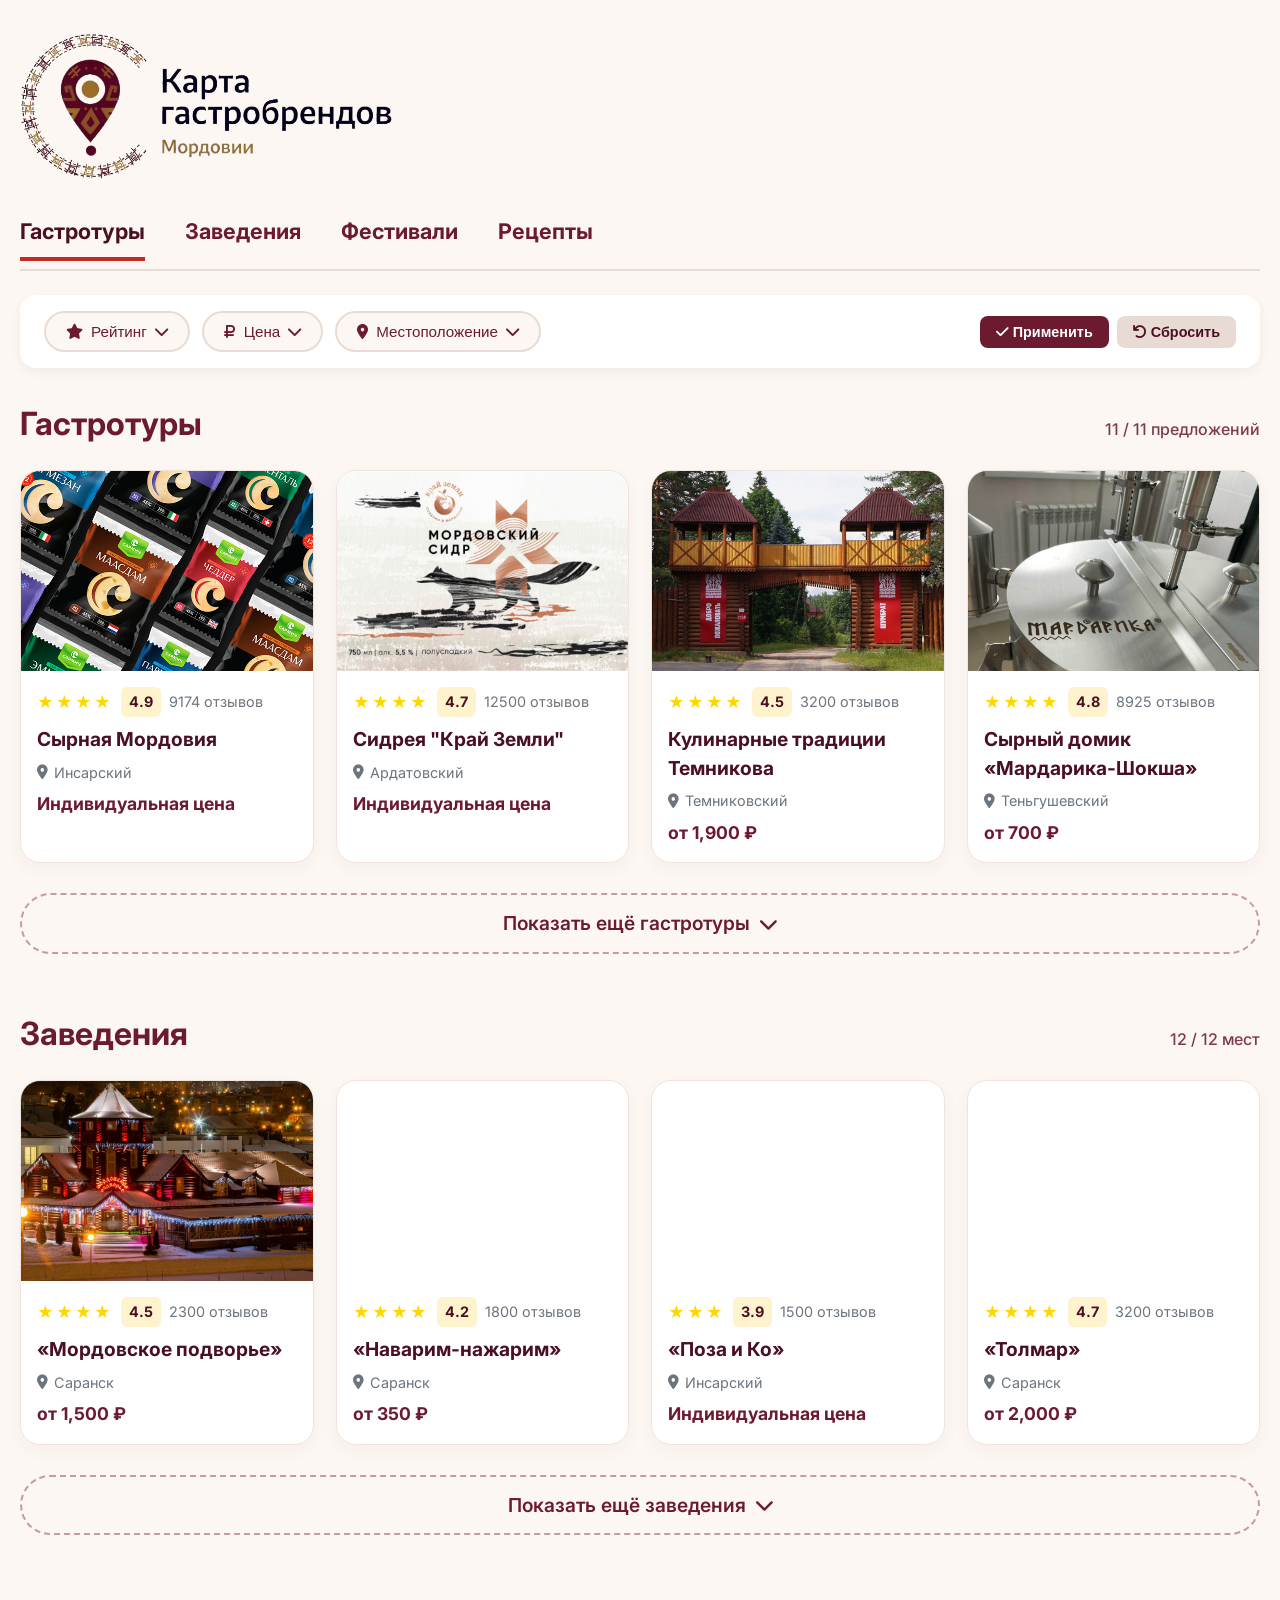
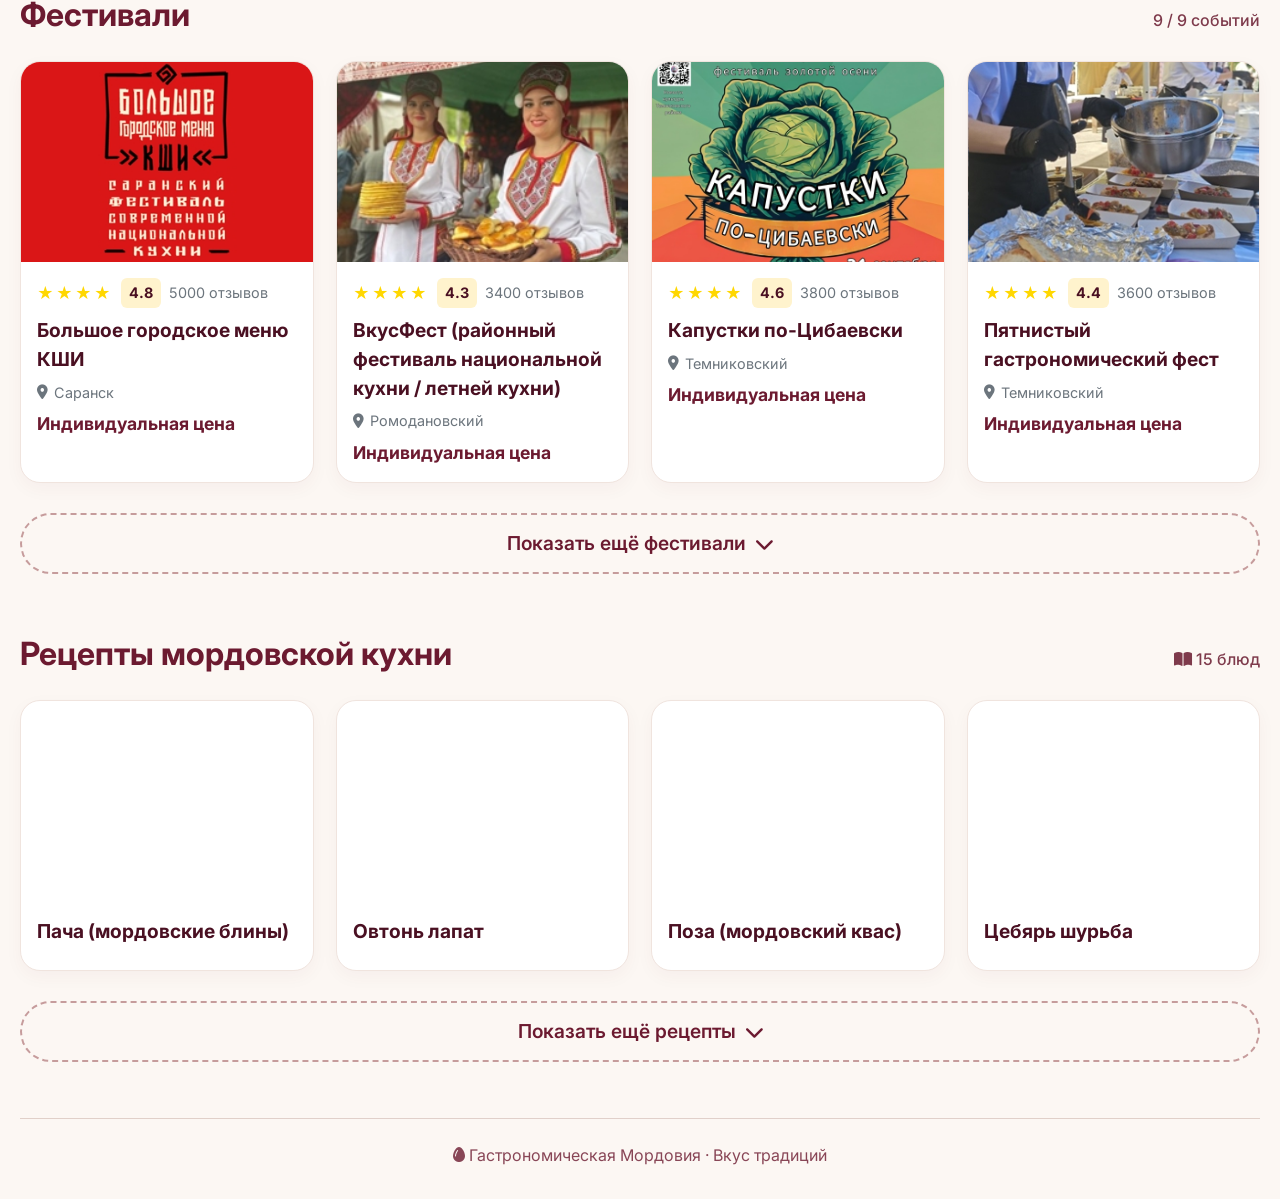
==== index.html @ 7ef40549 "Rename main.html to index.html" ====
<!DOCTYPE html>
<html lang="ru">
<head>
    <meta charset="UTF-8">
    <meta name="viewport" content="width=device-width, initial-scale=1.0">
    <title>Гастротур по Мордовии · Вкус традиций</title>
    <link rel="preconnect" href="https://fonts.googleapis.com">
    <link rel="preconnect" href="https://fonts.gstatic.com" crossorigin>
    <link href="https://fonts.googleapis.com/css2?family=Inter:opsz,wght@14..32,400;14..32,500;14..32,600;14..32,700&display=swap" rel="stylesheet">
    <link rel="stylesheet" href="https://cdnjs.cloudflare.com/ajax/libs/font-awesome/6.0.0-beta3/css/all.min.css">
    <style>
        * { margin: 0; padding: 0; box-sizing: border-box; }
        body {
            font-family: 'Inter', sans-serif;
            background-color: #fcf7f3;
            color: #6c1a30;
            line-height: 1.5;
            padding-bottom: 32px;
        }
        .wrapper { max-width: 1280px; margin: 0 auto; padding: 0 20px; }
        .hero-title {
            width: 30%;
            margin: 32px auto 24px 0;
            display: block;
        }
        .hero-title img {
            width: 100%;
            height: auto;
            display: block;
        }
        .nav-sections {
            position: sticky; top: 0; z-index: 100;
            background: rgba(252, 247, 243, 0.92);
            padding: 12px 0 8px 0;
            margin-bottom: 24px;
            border-bottom: 2px solid #e8dbd3;
            backdrop-filter: blur(4px);
        }
        .nav-links { display: flex; gap: 40px; align-items: center; }
        .nav-item {
            font-size: 1.35rem; font-weight: 700;
            color: #6c1a30; cursor: pointer;
            padding-bottom: 10px;
            border-bottom: 4px solid transparent;
            transition: border-color 0.15s;
        }
        .nav-item.active { border-bottom: 4px solid #c62828; color: #4a1022; }
        .nav-item:hover { border-bottom: 4px solid #b56576; }

        .filters-container {
            margin-bottom: 32px; padding: 16px 24px;
            background: #ffffff; border-radius: 16px;
            box-shadow: 0 4px 12px rgba(0,0,0,0.05);
            display: flex; align-items: center;
            gap: 12px; flex-wrap: wrap;
        }
        .filter-button {
            padding: 10px 20px; background: #fcf7f3;
            border: 2px solid #e8dbd3; border-radius: 50px;
            cursor: pointer; transition: all 0.3s;
            font-size: 0.95rem; color: #6c1a30;
            font-weight: 500; display: flex;
            align-items: center; gap: 8px;
            white-space: nowrap;
        }
        .filter-button:hover { background: #eededa; border-color: #b77f7f; }
        .filter-button.has-value { background: #6c1a30; color: white; border-color: #6c1a30; }
        .dropdown-menu {
            display: none; position: absolute;
            top: calc(100% + 8px); left: 0;
            background: white; border-radius: 12px;
            box-shadow: 0 8px 24px rgba(0,0,0,0.12);
            padding: 20px; min-width: 280px;
            z-index: 1000; border: 1px solid #e8dbd3;
        }
        .dropdown-menu.show { display: block; }
        .rating-stars { display: flex; gap: 4px; font-size: 2rem; flex-direction: row-reverse; justify-content: flex-end; }
        .star { cursor: pointer; color: #ddd; transition: color 0.2s; user-select: none; }
        .star.active { color: #ffd700; }
        .star:hover { color: #ffed4a; }
        .star:hover ~ .star { color: #ffed4a; }
        .rating-text { margin-top: 8px; font-weight: 600; color: #4a1022; }
        .price-slider-container { width: 100%; padding: 10px 0; }
        .price-slider {
            width: 100%; -webkit-appearance: none;
            appearance: none; height: 8px;
            background: #e8dbd3; border-radius: 10px;
            outline: none;
        }
        .price-slider::-webkit-slider-thumb {
            -webkit-appearance: none; appearance: none;
            width: 24px; height: 24px; border-radius: 50%;
            background: #6c1a30; cursor: pointer;
            border: 3px solid white; box-shadow: 0 2px 6px rgba(0,0,0,0.2);
        }
        .price-value { text-align: center; font-weight: 700; color: #6c1a30; font-size: 1.2rem; margin-top: 10px; }
        .custom-price-checkbox {
            display: flex; align-items: center; gap: 8px;
            margin-top: 12px; padding-top: 12px;
            border-top: 1px solid #e8dbd3;
        }
        .custom-price-checkbox input[type="checkbox"] { width: 18px; height: 18px; cursor: pointer; }
        .custom-price-checkbox label { cursor: pointer; font-size: 0.9rem; color: #4a1022; }
        .location-list { display: flex; flex-direction: column; gap: 8px; max-height: 200px; overflow-y: auto; }
        .location-item { display: flex; align-items: center; gap: 8px; padding: 8px; border-radius: 8px; cursor: pointer; transition: background 0.2s; }
        .location-item:hover { background: #fcf7f3; }
        .location-item input[type="checkbox"] { width: 16px; height: 16px; cursor: pointer; }
        .location-item label { cursor: pointer; flex: 1; }
        .filter-actions { display: flex; gap: 8px; margin-left: auto; }
        .filter-btn {
            padding: 8px 16px; border: none; border-radius: 8px;
            font-weight: 600; cursor: pointer; transition: all 0.3s; font-size: 0.9rem;
        }
        .filter-btn.apply { background: #6c1a30; color: white; }
        .filter-btn.apply:hover { background: #4a1022; }
        .filter-btn.reset { background: #e8dbd3; color: #4a1022; }
        .filter-btn.reset:hover { background: #d4c5bc; }

        .section { margin-bottom: 56px; scroll-margin-top: 90px; }
        .section-header { display: flex; align-items: baseline; justify-content: space-between; margin-bottom: 22px; }
        .section-header h2 { font-size: 2rem; font-weight: 700; color: #6c1a30; }
        .section-badge { color: #7e3a4b; font-weight: 500; font-size: 1rem; }
        .card-grid { display: grid; grid-template-columns: repeat(4, 1fr); gap: 22px; }
        .hidden-cards { display: none; grid-template-columns: repeat(4, 1fr); gap: 22px; margin-top: 22px; }
        .hidden-cards.show { display: grid; }
        .simple-card {
            background: #ffffff; border-radius: 20px;
            overflow: hidden; box-shadow: 0 6px 18px rgba(108, 26, 48, 0.04);
            border: 1px solid #f0e4de; cursor: pointer;
            transition: transform 0.2s;
        }
        .simple-card:hover { transform: translateY(-3px); box-shadow: 0 18px 30px -10px rgba(108, 26, 48, 0.1); }
        .simple-card.filtered-out { display: none; }
        .simple-card .card-img { width: 100%; height: 200px; background-size: cover; background-position: center; }
        .simple-card .card-content { padding: 16px; }
        .simple-card .card-title { font-weight: 700; font-size: 1.2rem; color: #4a1022; margin-bottom: 8px; }
        .simple-card .card-location { color: #6c757d; font-size: 0.9rem; margin-bottom: 8px; display: flex; align-items: center; gap: 6px; }
        .simple-card .card-price { font-weight: 700; color: #6c1a30; font-size: 1.1rem; margin-top: 8px; }
        .stars { color: #ffd700; letter-spacing: 2px; }
        .rating-badge { display: flex; align-items: center; gap: 8px; margin-bottom: 8px; }
        .rating-number { font-weight: 700; color: #4a1022; background: #fff3cd; padding: 4px 8px; border-radius: 6px; font-size: 0.9rem; }
        .reviews-count { color: #6c757d; font-size: 0.9rem; }
        .show-more-btn {
            display: flex; align-items: center; justify-content: center;
            gap: 10px; width: 100%; margin-top: 30px;
            padding: 14px 0; background: transparent;
            border: 2px dashed #c69c9c; border-radius: 60px;
            color: #6c1a30; font-weight: 600;
            font-size: 1.2rem; cursor: pointer;
            transition: all 0.2s;
        }
        .show-more-btn i { transition: transform 0.25s; }
        .show-more-btn.expanded i { transform: rotate(180deg); }
        .show-more-btn:hover { background-color: #eededa; border: 2px solid #b77f7f; }
        .footer-note {
            margin-top: 40px; color: #6c1a30;
            opacity: 0.8; text-align: center;
            border-top: 1px solid #dbc7c0; padding-top: 24px;
        }
        @media (max-width: 1000px) {
            .card-grid, .hidden-cards { grid-template-columns: repeat(2, 1fr); }
        }
        @media (max-width: 600px) {
            .card-grid, .hidden-cards { grid-template-columns: 1fr; }
            .nav-links { gap: 24px; overflow-x: auto; }
            .filters-container { flex-direction: column; align-items: stretch; }
            .filter-actions { margin-left: 0; }
        }
    </style>
</head>
<body>
    <div class="wrapper">
        <h1 class="hero-title">
            <img src="Pictures/Эмблема.png" alt="Гастротур по Мордовии">
        </h1>

        <div class="nav-sections">
            <div class="nav-links">
                <div class="nav-item active" data-section="gastro">Гастротуры</div>
                <div class="nav-item" data-section="places">Заведения</div>
                <div class="nav-item" data-section="fest">Фестивали</div>
                <div class="nav-item" data-section="recipes">Рецепты</div>
            </div>
        </div>

        <div class="filters-container" id="filters-container">
            <div style="position: relative;">
                <button class="filter-button" id="rating-btn">
                    <i class="fas fa-star"></i> Рейтинг <i class="fas fa-chevron-down"></i>
                </button>
                <div class="dropdown-menu" id="rating-dropdown">
                    <div class="rating-stars" id="rating-stars">
                        <span class="star" data-rating="5">★</span>
                        <span class="star" data-rating="4">★</span>
                        <span class="star" data-rating="3">★</span>
                        <span class="star" data-rating="2">★</span>
                        <span class="star" data-rating="1">★</span>
                    </div>
                    <div class="rating-text" id="rating-text">Выберите рейтинг</div>
                </div>
            </div>

            <div style="position: relative;">
                <button class="filter-button" id="price-btn">
                    <i class="fas fa-ruble-sign"></i> Цена <i class="fas fa-chevron-down"></i>
                </button>
                <div class="dropdown-menu" id="price-dropdown">
                    <div class="price-slider-container">
                        <input type="range" class="price-slider" id="price-slider" 
                               min="500" max="25000" value="25000" step="500">
                        <div class="price-value" id="price-value">до 25 000 ₽</div>
                    </div>
                    <div class="custom-price-checkbox">
                        <input type="checkbox" id="custom-price-checkbox">
                        <label for="custom-price-checkbox">Индивидуальная цена</label>
                    </div>
                </div>
            </div>

            <div style="position: relative;">
                <button class="filter-button" id="location-btn">
                    <i class="fas fa-map-marker-alt"></i> Местоположение <i class="fas fa-chevron-down"></i>
                </button>
                <div class="dropdown-menu" id="location-dropdown">
                    <div class="location-list" id="location-list"></div>
                </div>
            </div>

            <div class="filter-actions">
                <button class="filter-btn apply" id="apply-filters">
                    <i class="fas fa-check"></i> Применить
                </button>
                <button class="filter-btn reset" id="reset-filters">
                    <i class="fas fa-undo"></i> Сбросить
                </button>
            </div>
        </div>

        <section id="gastro" class="section">
            <div class="section-header">
                <h2>Гастротуры</h2>
                <span class="section-badge" id="results-count"></span>
            </div>
            <div class="card-grid" id="gastro-visible-grid"></div>
            <div class="hidden-cards" id="gastro-hidden-cards"></div>
            <div class="show-more-btn" id="gastro-show-more">
                <span>Показать ещё гастротуры</span>
                <i class="fas fa-chevron-down"></i>
            </div>
        </section>

        <section id="places" class="section">
            <div class="section-header">
                <h2>Заведения</h2>
                <span class="section-badge" id="places-count"></span>
            </div>
            <div class="card-grid" id="places-visible-grid"></div>
            <div class="hidden-cards" id="places-hidden-cards"></div>
            <div class="show-more-btn" id="places-show-more">
                <span>Показать ещё заведения</span>
                <i class="fas fa-chevron-down"></i>
            </div>
        </section>

        <section id="fest" class="section">
            <div class="section-header">
                <h2>Фестивали</h2>
                <span class="section-badge" id="fest-count"></span>
            </div>
            <div class="card-grid" id="fest-visible-grid"></div>
            <div class="hidden-cards" id="fest-hidden-cards"></div>
            <div class="show-more-btn" id="fest-show-more">
                <span>Показать ещё фестивали</span>
                <i class="fas fa-chevron-down"></i>
            </div>
        </section>

        <section id="recipes" class="section">
            <div class="section-header">
                <h2>Рецепты мордовской кухни</h2>
                <span class="section-badge" id="recipes-count"><i class="fas fa-book-open"></i> 15 блюд</span>
            </div>
            <div class="card-grid" id="recipes-visible-grid"></div>
            <div class="hidden-cards" id="recipes-hidden-cards"></div>
            <div class="show-more-btn" id="recipes-show-more">
                <span>Показать ещё рецепты</span>
                <i class="fas fa-chevron-down"></i>
            </div>
        </section>

        <div class="footer-note">
            <i class="fas fa-egg"></i> Гастрономическая Мордовия · Вкус традиций
        </div>
    </div>

    <script>
    (function() {
        const locations = [
            'Саранск', 'Инсарский', 'Ардатовский', 'Темниковский', 
            'Теньгушевский', 'Рузаевский', 'Ромодановский', 'Большеберезниковский'
        ];

        function generateStars(rating) {
            const fullStars = Math.floor(rating);
            let stars = '';
            for (let i = 0; i < fullStars; i++) stars += '★';
            return stars;
        }

        function generateFullStars(rating) {
            const fullStars = Math.floor(rating);
            let stars = '';
            for (let i = 0; i < fullStars; i++) stars += '★';
            for (let i = fullStars; i < 5; i++) stars += '☆';
            return stars;
        }

        const sampleReviews = [
            { name: 'Анна Иванова', rating: 5, text: 'Прекрасный гастротур! Очень понравилась дегустация сыров, всё было организовано на высшем уровне. Обязательно вернусь снова!' },
            { name: 'Сергей Петров', rating: 4, text: 'Хорошая экскурсия, интересный маршрут. Единственное пожелание — добавить больше времени на свободную прогулку.' },
            { name: 'Мария Смирнова', rating: 5, text: 'Великолепно! Гид рассказал много интересного, еда была потрясающей. Рекомендую всем гурманам!' },
            { name: 'Дмитрий Кузнецов', rating: 4, text: 'Отличная организация, вкусная еда. Немного устали к концу, но впечатления незабываемые.' },
            { name: 'Елена Васильева', rating: 5, text: 'Лучший гастрономический опыт! Всё было супер — от встречи до прощания. Медовуха просто божественная!' },
            { name: 'Алексей Новиков', rating: 3, text: 'Неплохо, но ожидал большего. Программа интересная, но хотелось бы больше дегустаций.' }
        ];

        function getRandomReviews() {
            const shuffled = sampleReviews.sort(function() { return 0.5 - Math.random(); });
            return shuffled.slice(0, 3);
        }

        const gastroTours = [
            { title: 'Сырная Мордовия', images: ['Pictures/produkcija-zavoda-sarmich.jpg', 'Pictures/gvi9glbmnly94mi6cvp6w6yqegrawxm7.png', 'Pictures/5ra71wrwrgrlfqxie4kr2pbohmlh1rk4.png',], desc: 'Экскурсия на Сыроваренный завод "Сармич"', rating: 4.9, reviews: 9174, price: 0, location: 'Инсарский',
                                customProgram: [
                    { text: 'Программа тура', bold: true ,align: 'center', fontSize: '1.5rem'},              
                    { text: 'Продолжительность: 1 день.', bold: true },
                    { text: 'Прибытие в Саранск.Встреча с гидом-экскурсоводом.', bullet: true },
                    { text: 'Обзорная экскурсия по г. Саранск. Экскурсия по исторической части города познакомит с основными достопримечательностями столицы Республики Мордовия:', bullet: true, align: 'justify' },
                    { text: '- Площадь Тысячелетия единения мордовского народа с народами российского государства: Фонтан «Звезда Мордовии»; Национальная библиотека им. А.С. Пушкина; Государственный музыкальный театр им. И. М. Яушева.', marginLeft: 40, align: 'justify'},
                    { text: '- Соборная площадь: посещение кафедрального собора святого праведного воина Ф. Ушакова; Памятник адмиралу Ф. Ф. Ушакову; Скульптурная группа «Семья», Памятник патриарху Никону.', marginLeft: 40, align: 'justify'},
                    { text: '- Площадь Победы: Мемориальный музей военного и трудового подвига; памятный знак «Побег из ада»; памятник воинам-интернационалистам, монумент воинам-уроженцам Мордовии, павшим в годы ВОВ, часовня Александра Невского.', marginLeft: 40, align: 'justify'},
                    { text: '- Советская площадь: здания Дома Республики; Дома Советов; Администрации г.о. Саранск; памятник В.И. Ленину; памятник А.С. Пушкину; памятник основателям города.', marginLeft: 40, align: 'justify'},
                    { text: '- Парк культуры и отдыха им. А.С. Пушкина, Монумент «Навеки с Россией».', marginLeft: 40, align: 'justify'},
                    { text: '- Подъем на смотровую площадку Мордовского государственного университета им. Н.П. Огарева. С самой высокой смотровой площадки Саранска открывается живописный вид: купола храмов, небесная линия города, стадион «Мордовия – Арена». ', marginLeft: 40, align: 'justify'},
                    { text: 'Это лучший способ увидеть большое количество достопримечательностей и даже предположить, как изменится столица Мордовии в будущем.', align: 'justify'},
                    { text: 'Обед в кафе города.', bullet: true },   
                    { text: 'Переезд в г. Инсар.', bullet: true }, 
                    { text: 'Экскурсия на сыроваренный завод «Сармич». Мордовская земля знаменита сырами! На сегодняшний день «Сармич» является одним из крупнейших предприятий сыроваренной отрасли в России. Предприятие оснащено уникальным оборудованием, на заводе выпускается более 15 наименований твердых и полутвердых сыров, натуральное сливочное масло. Здесь расскажут о производстве, покажут изготовление, упаковку и хранение выпускаемой продукции. Кроме этого, Вы сможете продегустировать различные сорта сыра..', bullet: true , align: 'justify'}, 
                    { text: 'Прибытие в Саранск.', bullet: true },
                    { text: 'Дополнительно при желании оплачиваются завтрак и ужин.' } ,
                ],
                customContact: { address: 'Инсарский район, г. Инсар, ул. Строительная, 139', phone: '+7 (8342) 230-030', email: 'veter.str@mail.ru', social: 'https://vk.com/veterstr13' }
            },
            { title: 'Сидрея "Край Земли"', images: ['Pictures/kraj-zemli-mordovskij-sidr-polusladkij.jpeg', 'Pictures/2be281oj0hcea5du5qvnslx0s8ke5c8s.png','Pictures/9uynxryp57sw0z5nytde8aj1tfopqfdv.png'],  rating: 4.7, reviews: 12500, price: 0, location: 'Ардатовский',
                customProgram: [
                    { text: 'Программа тура', bold: true ,align: 'center', fontSize: '1.5rem'}, 
                    { text: 'Продолжительность: 2 часа. ', bold: true },
                    { text: 'На экскурсии вас ждет: ', bullet: true },
                    { text: '- Дегустация: попробуете всю линейку сидров «Край Земли» и выберете для себя фаворитов.', marginLeft:40 , align: 'justify'},
                    { text: '- Закуски: легкие закуски идеально дополнят вкус сидра.', marginLeft:40 , align: 'justify'},
                    { text: '- Посещение яблоневых садов, с которых начинается создание сидра. Там вы сможете насладиться природой и сделать красивые фотографии.', marginLeft:40, align: 'justify' },
                    { text: '- Увлекательная экскурсия по производству, где вы узнаете все тонкости создания сидра.', marginLeft:40, align: 'justify' },
                    { text: 'В сидрерии  можно провести выездное мероприятие: корпоратив, день рождения или отметить любое другое событие. ', bullet: true , align: 'justify'},
                ],
                customContact: { address: 'Ардатовский район, г. Ардатов, ул. Садовая, 47/2.', phone: '+7 991 842 28 23', social: 'https://vk.com/mcider' }
            },

            { title: 'Кулинарные традиции Темникова', images: ['Pictures/yigl741t54olhqcxazdslgjhvi9y4f78.png', 'Pictures/94619gh5vd05p2g00xmfdpel5decf83i.png', 'Pictures/jyb8AttK868Ykg807MYyCO2_wgHQQDi1h_PWLcyf8vdwz2lAmeMtSWm0Aq6erT5jcp9-7KbyrO5suQuClGyIlFvS.jpg'], desc: 'Приглашаем вас на уникальное путешествие по миру вкусов и традиций! ', rating: 4.5, reviews: 3200, price: 1900, location: 'Темниковский',
                
                customProgram: [
                    { text: 'Гастрономический тур - это настоящее пиршество для души и желудка.  Вы сможете по-настоящему окунуться в атмосферу быта русского и мордовского народа, ознакомиться с историей национальности. Данная экскурсия приоткроет больше этнических секретов и поможет углубиться в корни народа.', align: 'justify' },
                    { text: 'Вас ждут захватывающие мастер-классы, увлекательные развлекательные программы и, конечно же, незабываемые дегустации блюд русской и мордовской кухни.', align: 'justify'},
                    { text: 'Этот тур стоит попробовать, ведь он наполнен яркими впечатлениями и вкусными открытиями!', align: 'justify'},
                    { text: 'Программа тура', bold: true ,align: 'center', fontSize: '1.5rem'}, 
                    { text: 'Продолжительность тура: 6 часов (без учета дороги до г. Темников).', bold: true , align: 'justify'},
                    { text: '- Посещение этно-дома русской культуры: экскурсия по русской избе, мастер-класс по изготовлению оберега "Птица Счастья", мастер-класс игры на русских народных инструментах, песни под гармонь, дегустация блюд русской кухни (Темниковский район, д. Алексеевка. ул. Поселковая. д. 2) ', marginLeft:40, align: 'justify'},
                    { text: '- Посещение этно-дома мордовской культуры: экскурсия по мордовской избе, выступление народного ансамбля, мастер-класс по приготовлению блинов из печи, обряд на счастье, мастер-класс игры на деревянных ложках, дегустация блюд мордовской кухни (Темниковский район, с. Л. Цибаево, ул. Центральная, д. 6)' , marginLeft:40, align: 'justify'},
                ],
                customContact: { address: 'Темниковский район с. Тарханы, п. Пушта, с. Лесное Цибаево', phone: '8 (953) 033-04-90', social: 'https://vk.com/ttc_temnikov' }
            },

            { title: 'Сырный домик «Мардарика-Шокша»', images: ['Pictures/ILDNwesm7fITR8M16-d7BzS8yUpfq4QoVyDzWmMwrF4mNo38DonZCDzi6F6n0cmbKDWLPYE4KPRdx8dZM9bpJPT.jpg', 'Pictures/52c5bJRnnBlW3VCIUf3hfCVn6ttzEneeXOMaNxOjFgaiYdQxCYe5JHcRSBFN3HdxiyRsL8KO0Sgp0tBahcIiurck.jpg','Pictures/Hro2h2qnFn9Of0K9sKziizQbK7i76s58e78f_La0TkjlYmN4M5f04xvJVJDk35Hol_85MlS6N4qobV3gt5t8qZV8.jpg', ], desc: 'Производство сыра из натурального козьего молока', rating: 4.8, reviews: 8925, price: 700, location: 'Теньгушевский',
                customProgram: [
                     { text: '«Мардарика» – это производство сыра из натурального козьего молока, экскурсии и мастер-классы, живое общение с животными, фотосессии, разновидности чая, сувениры и подарки в мордовской глубинке.', align: 'justify' },
                    { text: 'Здесь производятся 12 совершенно разных вкусов консервированного козьего сыра «Мардарика». Уникален не только сыр, но и красивая ручная упаковка.', align: 'justify' }, 
                    { text: 'Программа тура', bold: true ,align: 'center', fontSize: '1.5rem'}, 
                    { text: 'Продолжительность тура: 1 час.', bold: true , align: 'justify'},
                    { text: '- Обход сыродельни и сырной пещеры.', marginLeft:40, align: 'justify'},
                    { text: '- Дегустация сезонных сыров (более 4 видов)', marginLeft:40, align: 'justify'},
                ],
                customContact: { address: 'Теньгушевский район, с. Шокша, ул. Московская, 1.', phone: '8 (953) 030-26-36', email: '@mardarikadelikates.ru', social: 'https://vk.com/mardarika?from=search' }
            },
            { title: 'Погружение в мир пчел', images: ['Pictures/whZZy-PQLhafEJrw7DLGWpKM_NsFMFt1pWIRhFIe0CSgehyerPsy1j7Gasy0QbAmKafsVoBslb0HwoRgz3crJUjT.jpg', 'Pictures/gm1dbg2aidnnz682l2i6o54grxcaeb1z.png', 'Pictures/evuwvxc5wj4l41cepr8fdpaprpix214c.png',], desc: 'Вы побываете на уникальной семейной пасеке, посмотрите на жизнь маленьких труженников изнутри. ', rating: 4.6, reviews: 4500, price: 1200, location: 'Рузаевский',
                customProgram: [
                   { text: 'Вы побываете на уникальной семейной пасеке, услышите увлекательный рассказ опытного пчеловода о жизни пчел, посмотрите на жизнь маленьких труженников изнутри. Поучаствуете в квесте, построите свой улей и отгадаете загадки. Закончите программу ярким селфи на память с местным пасечником.', align: 'justify' },
                    { text: 'После окончания программы Вас ждет чаепитие с дегустацией меда, пыльцы и ароматной булочки.', bullet: true },
                    { text: 'Также Вы погрузитесь в историю производства меда и других продуктов пчеловодства, узнаете о разных методах их использования в кулинарии и медицине.', bullet: true },
                    { text: 'За доп. плату можно организовать увлекательный мастер-класс по изготовлению свечи или раскрашиванию магнита из дерева. ', bullet: true },
                    ],


                customContact: { address: 'Рузаевский район, ул. Северная, 3', phone: '8 (927) 186-54-78', social: 'https://vk.com/paseka_turbinykh' }
            },
            { title: 'Выходные в мордовским акцентом', images: ['Pictures/5Iptsm4ywe-IQxFaCnW28I-jvtPEm-ckt5QgMZvVMPxN3OL7f8wtir5BNwCyFj5L_1Sj2zkQw3RpPOQEu44F9vrQ.jpg', 'Pictures/Gc9P9jqAjFTFOt7aHrpyMH86firIYjjtZ0R_0TKRjm-AKGed363mnxbY7YoTMAhYuayLKEy5WZ3L-AFCTM6km7Ox.jpg', 'Pictures/esLXQ6D8uBftYDk4z9r3kIYjEkb0eX9ywBduxsiEgMKJqPLsbHSFzpUyrS1FP8Wjn0KfHdqbSGnMSFw-LmCD66jY.jpg'], rating: 4.2, reviews: 1800, price: 0, location: 'Саранск',
                customProgram: [
                { text: 'Программа тура', bold: true ,align: 'center', fontSize: '1.5rem'}, 
                { text: 'Продолжительность: 3 дня.', bold: true , align: 'justify'},
                { text: 'День 1: прибытие в Саранск. Завтрак. Переезд в с. Большое Болдино (Нижегородская обл.). Экскурсия по усадьбе Пушкиных, господскому дому и парку. Возвращение в Саранск, обзорная экскурсия по городу (Собор Ушакова, Советская площадь, парк Пушкина).',  align: 'justify' },
                { text: 'День 2: поездка в с. Подлесная Тавла — центр резьбы по дереву. Посещение этнографического музея «Этно-Кудо» им. В.И. Ромашкина с обрядом встречи хлебом-солью («Кудат»). Мастер-класс по изготовлению тавлинской игрушки. Гастрономический мастер-класс по приготовлению «Пачат-бургера» (современное прочтение мордовской кухни) с обедом и дегустацией настоек.', align: 'justify' },
                { text: 'День 3: поездка в село Старая Теризморга. Экскурсия в Центр мордовской культуры, знакомство с бытом и фольклором, обед в крестьянской избе (щи из печи, вареники, поза, пшенные блины). Возвращение в Саранск.', align: 'justify' },

            ],
                customContact: {     address: 'Студия нестандартных путешествий «Ветер странствий» (г. Саранск)',
                addressLabel: 'Организатор', phone: '+7 (8342) 23-00-30', social: 'https://veter-str.ru/korporativnym-gruppam' },
            },
            { title: 'Выходные в Саранске', images: ['Pictures/n5Td8wRA4E4dU3N_xVTflMO-ST3Jz379yq8Si9nhwb95p2NGTK12_yVhBIaifwKwjqAsWTt0pXEUrkIkPm3rHUgJ.jpg','Pictures/43ofI4tvSMo-etKfABR-KEDDRz-Xqy4OnDHdYAnC4YC-2eLej7ldjLc-QsRtj6jnqCQQ6th6YxudDluyYAev6Fft.jpg', 'Pictures/xT7xouuOy5HJQaK9b5LCqN8kqn5XY6KhmLhZwf2BEb4fCkTzcdU-5rgwVBwVAu94LI28Z0aUIQ6cWZ51IgwD-O6g.jpg', 'Pictures/v89NGaDs5BD9SKvowU9A9Zyv7ceIy_pk_Drc18o7L3lPW4ExGe4gK6MNihzQUXqTBzeySVoJTWGatl-8SeBaEL-D.jpg' ], rating: 4.1, reviews: 3400, price: 20000, location: 'Саранск',
                customProgram: [
                 { text: 'Программа тура', bold: true ,align: 'center', fontSize: '1.5rem'}, 
                { text: 'Продолжительность: 2 дня.', bold: true , align: 'justify'},
                { text: 'День 1: встреча группы. Обзорная экскурсия по Саранску (Соборная площадь, стадион «Мордовия Арена»). Обед или ужин в ресторане национальной кухни (блюда из печи, пачат, щи). Интерактивный мастер-класс по приготовлению традиционных мордовских блинов или выпечки.',  align: 'justify' },
                { text: 'День 2: дегустация сыров от местных производителей (экскурсия в специализированный магазин или на производство при наборе группы). Свободное время для прогулки по эко-парку или приобретения гастрономических сувениров (сыры, копчености).',  align: 'justify' },

                 ],
                customContact: {     address: 'Агрегаторы туров (Magput.ru, Masput.ru).',addressLabel: 'Организатор' }
            },


            { title: 'По следам эрьзи и мокши', images: ['Pictures/4icb_zqNbyodSvXy9lynJ3x2tqaEEx_ziLl2vuRgipY9BQuNorBPq6JK3JEJx0MIqNwI2SuBgCJlJOwXLQXvqcpg.jpg', 'Pictures/5Iptsm4ywe-IQxFaCnW28I-jvtPEm-ckt5QgMZvVMPxN3OL7f8wtir5BNwCyFj5L_1Sj2zkQw3RpPOQEu44F9vrQ.jpg', 'Pictures/g_jqY5sCG1vjA5M_yLZo6_Cgd8rbT2gEON0rfoLsyvzxYTdAI1owZvbqXzPJkBEGpORglP9bUbARGbMlovJhQREp.jpg'], rating: 4.3, reviews: 5600, price: 24300, location: 'Саранск',
                customProgram: [
                 { text: 'Программа тура', bold: true ,align: 'center', fontSize: '1.5rem'}, 
                { text: 'Продолжительность: 3 дня.', bold: true , align: 'justify'},
                { text: 'День 1: прибытие на ж/д вокзал Саранска. Трансфер, заселение. Пешеходная прогулка по центру города, знакомство с историей мордовского народа. Посещение музея им. Эрьзи (скульптуры из кебрачо и альгарробо, картины Ф. Сычкова).',  align: 'justify' },
                { text: 'День 2: выезд в село Старая Теризморга — фольклорный центр мокши. Выступление ансамбля, обед в этно-доме из печи (пачат, панджакай, сюкоро). Поездка в с. Подлесная Тавла (эрзянская культура, мастер-класс по резьбе).',  align: 'justify' },
                { text: 'День 3: экскурсия в Большое Болдино (усадьба Пушкина). Прогулка по парку. Возвращение в Саранск. Трансфер на вокзал.',  align: 'justify' },                
            ],  
                customContact: {address: 'Агрегаторы туров (Magput.ru, Masput.ru).',addressLabel: 'Организатор' }
            },



            { title: 'Традиции со вкусом', images: ['Pictures/f0fcxKOO88IkPmUCqGCvCd7hJlRFH1AMu5czLJUFygqTdEavx49EpU5Pm9dwZWstT_k3OlstdjAgK3EU1Rc6RXN3.jpg', 'Pictures/ktEv7wjescRpyW_990LJoKLdJ-dJYMFs2mLriA1KVcxQur6SL_V38oGeV3vB7VtC8mOHWXoBQUHuqBqpbL-jY1UM.jpg', 'Pictures/Wm7V5y6QEmTazhAINIW62hwVZK2f2YRqp342a7qb-bxsgtdDVuWEr8odwzRI5OKHx2FcEgobiJOOIQf6bzH2QNFF.jpg'], rating: 5.0, reviews: 890, price: 1400, location: 'Саранск',
                customProgram: [
                 { text: 'Программа экскурсии', bold: true ,align: 'center', fontSize: '1.5rem'}, 
                { text: 'Продолжительность: 2-3 часа.', bold: true , align: 'justify'},
                { text: '- Прогулка по историческому центру Саранска (Советская улица, Соборная площадь, парк Пушкина). Рассказ о традициях и верованиях эрзи и мокши, связанных с едой и бытом.',  align: 'justify' },
                { text: '- Остановка в этно-кафе или мастер-класс по приготовлению национальных напитков/блинов. Дегустация пачата (пшенного блина), напитков поза или пуре.',  align: 'justify' },
                ],
                customContact: {address: 'Индивидуальные гиды Саранска (Union-Travel, Extraguide).',addressLabel: 'Организатор' }
            },


            { title: 'Мордовский заповедник', images: ['Pictures/yigl741t54olhqcxazdslgjhvi9y4f78.png', 'Pictures/0NuBhEgcra3g_3YekmvYd2x1ItB58rxS9BUcYWi6NyaZkut6iKa6MXqzc2elyzatHXHWLphkmZwRDk8cMEgzz0GY.jpg', 'Pictures/Dy74U33a085cFRPbEFnMPu6mdJH5Rr5VkDGdnloAgX3kAM6FgW_jW-JmGPUvHCpmEXd9-obXiUxR76jMIa4OgVmW.jpg'], rating: 3.5, reviews: 1200, price: 0, location: 'Темниковский',
                customProgram: [
                { text: 'Программа тура', bold: true ,align: 'center', fontSize: '1.5rem'}, 
                { text: '- Экскурсия по визит-центру заповедника и экологическим тропам, знакомство с флорой и фауной, вольерами с животными.', align: 'justify' },
              { text: '- Посещение кордона, знакомство с бытом лесников.',  align: 'justify' },
                { text: 'Гастрономическая часть', bold:true },
              { text: 'Обед или ужин с блюдами национальной кухни (приготовленными в русской печи или на костре из локальных продуктов). Дегустация травяных чаев и меда с местных пасек.', align: 'justify' },                

                ],
                customContact: { address: 'Темниковский район, пос. Пушта, ул. Лесная, 9',social: 'https://zapoved-mordovia.ru/ru/ekologicheskij-turizm-2/наши-туры.html'},
            },
            { title: 'Комбинированные туры (Мордовия + регионы)', images: ['Pictures/ryRZFQ4rsFc3YZqS7oAvX8wnUlVDXRE0P6bwtVkbono63j6PIEk9aPJXeQ6oBfR16XFaxMpXItaI1e4ZYb771rQH.jpg', 'Pictures/IizGUzvDJshkcIDbyiuXHuzTMgFJSiYnuVWsbSRy9vUUo4zTUnyM8CaRRMiHm8hnr5CRHaiB-JOOs291_wwje7u_.jpg', 'Pictures/-h6R345NppJFZ6z_x-jtGUb_z6ifeXhgsUCF9M5dyqINC2y_dRbZ5T6V1Cql0GBTOiZul_OPHIMAHg3qygxK3tbi.jpg'], rating: 4.0, reviews: 2800, price: 2000, location: 'Саранск',
                customProgram: [
                 { text: 'Программа экскурсии', bold: true ,align: 'center', fontSize: '1.5rem'}, 
                { text: 'Продолжительность: 5-7 дней.', bold: true , align: 'justify'},
                { text: 'Мордовская часть: ', bold:true },
                    { text: 'обзорная экскурсия по Саранску (архитектура, собор Ушакова). Национальный обед (пачат, панжакай). Дегустация сыров/наливок или мастер-класс по выпечке.', align: 'justify'  },
                { text: 'Чувашская часть: ', bold:true },
                    { text: 'экскурсия в Чебоксары, обед с чувашскими пирогами (хуплу).', align: 'justify' },
                { text: 'Марийская часть: ', bold:true },
                    { text: 'экскурсия в Йошкар-Олу, знакомство с марийской культурой и кухней.', align: 'justify' }
                ],

              customContact: {address: 'Федеральные туроператоры PZL-Tur, NevaSeasons, Vand.',addressLabel: 'Организатор' }
            },
        ];

        const places = [
            { title: '«Мордовское подворье»', images: ['Pictures/NczFypUCZMRu5KEeavy_nffMMpwdGkRnRE28Vq0XrKvXs3FNGhX9quCFo0bX0cuG-Klgm4jlDBE65xnN2iViJe3s.jpg', 'Pictures/QP_eZvMr5od_V1-DUp_HT7fWPzySRvUNvu95zMH9WbTSrv3yv35_P-og_XF2Th7OhMOZhFkjktsV_ztB8JPWhNxM.jpg', 'Pictures/PQVlEjrotsmx3LffsCD9CH7VH1TwcHDVeMjIqSXe6ZAsgSVq3tfqAiMkU3U1WYtQmYZtX_FCQWjzTLp6dA21aCtY.jpg', 'Pictures/ig58rXK1ekcO6LINk7mhQUUUCaCEjXJfFbpgpK3MKOK2IKVXe83wKCHS-UrPWwvhOUlKtGi8YYNByKCB25GB8RU3.jpg', 'Pictures/fZu7vI7_Prv2rYBpIMB_k6msHiE9t-xKCrcSlbRwbMYIp8Ahj7zPsf3qbcM52DFmRgWwauQPCFOaLgVA-PWBJ7KQ.jpg'], desc: 'Режим работы: Вс–Чт 11:00–01:00, Пт–Сб 11:00–03:00', rating: 4.5, reviews: 2300, price: 1500, location: 'Саранск', 
            
            
            customProgram: [                    { text: 'Ресторан в традиционном мордовском стиле, расположенный в самом «сердце» Саранска, буквально с порога привлекает национальным колоритом. Именно здесь можно скрыться от каждодневной суеты города, окунуться в атмосферу мордовского гостеприимства. Стилизованный интерьер, национальная кухня, которая удивляет своим разнообразием и вкусовыми качествами. Ресторан «Мордовское подворье» – это именно то место, куда хочется возвращаться снова и снова и не только за вкуснейшими блюдами, но и за уютом, приятной музыкой, достойным обслуживанием и доброжелательной обстановкой. По пятницам и субботам в ресторане можно отдохнуть под аккомпанементы группы в живом исполнении. Кроме национальной кухни, можно выбрать любимые европейские или русские блюда. Особенностью ресторана является возможность попробовать и насладиться продуктами местных производителей.', align: 'justify' },
             { text: 'Меню с мордовской национальной кухней', bold: true ,align: 'center', fontSize: '1.5rem'},
             {html: '<div style="display:flex;justify-content:center;"><table class="menu-table"><thead><tr><th>Позиция</th><th>Вес / Цена</th></tr></thead><tbody><tr class="section-header"><td colspan="2">Закуски из печи</td></tr><tr><td>Мордовская тарелка</td><td>980 г / 1 400 р.</td></tr><tr><td>Мордовские пшенные блины пачат</td><td>250 г / 580 р.</td></tr><tr><td>Тарелка с пирожками</td><td>320 г / 580 р.</td></tr><tr><td>Полбяная каша с обжаренным говяжьим языком и грибами</td><td>370 г / 790 р.</td></tr><tr><td>Шонгарям пшенная каша с мясом</td><td>350 г / 890 р.</td></tr><tr class="section-header"><td colspan="2">Закуски</td></tr><tr><td>Паштет из куриной печени</td><td>150 г / 580 р.</td></tr><tr><td>Грузди из Кочкуровского района</td><td>250 г / 740 р.</td></tr><tr><td>2 вида сала с печеной картошечкой</td><td>200 г / 680 р.</td></tr><tr><td>Мясная гастрономия</td><td>300 г / 1 450 р.</td></tr><tr><td>Холодец «Березка»</td><td>250 г / 890 р.</td></tr><tr><td>Каленые яйца тушеные в сметане с лесными грибами</td><td>285 г / 540 р.</td></tr><tr><td>Намазка из скумбрии с пышками</td><td>150 г / 640 р.</td></tr><tr><td>Тосты с пряной килькой</td><td>175 г / 420 р.</td></tr><tr class="section-header"><td colspan="2">Салаты</td></tr><tr><td>Салат с мясом краба</td><td>290 г / 1 360 р.</td></tr><tr><td>Салат с хрустящей треской</td><td>240 г / 780 р.</td></tr><tr><td>Салат с молодым сыром</td><td>250 г / 690 р.</td></tr><tr><td>Салат с куриной печенью и йогуртовой заправкой</td><td>315 г / 690 р.</td></tr><tr><td>Салат с белыми груздями</td><td>280 г / 660 р.</td></tr><tr class="section-header"><td colspan="2">Супы</td></tr><tr><td>Тыквенный крем-суп</td><td>350 г / 540 р.</td></tr><tr><td>Селянка по-мордовски</td><td>350 г / 480 р.</td></tr><tr><td>Шурьба уха из лосося и трески с расстегаем</td><td>350 г / 790 р.</td></tr><tr><td>Грибная похлебка</td><td>340 г / 460 р.</td></tr><tr><td>Похлебка по-мордовски</td><td>350 г / 490 р.</td></tr><tr class="section-header"><td colspan="2">Горячие закуски</td></tr><tr><td>Пачат бургер</td><td>520 г / 1 100 р.</td></tr><tr class="section-header"><td colspan="2">Ручная лепка</td></tr><tr><td>Цемарат мордовские пельмени</td><td>370 г / 820 р.</td></tr><tr><td>Пельмени со щукой</td><td>300 г / 820 р.</td></tr><tr><td>Вареники с картошкой и шкварками</td><td>390 г / 540 р.</td></tr><tr class="section-header"><td colspan="2">Лепешки</td></tr><tr><td>Лепешка с картофелем и творогом</td><td>420 г / 550 р.</td></tr><tr class="section-header"><td colspan="2">Горячие блюда</td></tr><tr><td>Овтонь лапат медвежья лапа</td><td>180 г / 1 100 р.</td></tr><tr><td>Котлеты из мяса кабана</td><td>190 г / 1 300 р.</td></tr><tr><td>Говяжьи котлеты с грибным соусом</td><td>140 г / 1 200 р.</td></tr><tr><td>Жаркое из кролика</td><td>285 г / 990 р.</td></tr><tr><td>Пъяньти томленая говядина со сметаной и лесными грибами</td><td>285 г / 990 р.</td></tr><tr class="section-header"><td colspan="2">Рыба</td></tr><tr><td>Сурская стерлядь</td><td>220 г / 2 100 р.</td></tr><tr class="section-header"><td colspan="2">Национальные напитки</td></tr><tr><td>Традиционный Узвар из сухофруктов</td><td>350 мл / 750 р.</td></tr><tr><td>Освежающий Взвар на основе облепихи и шиповника</td><td>350 мл / 750 р.</td></tr><tr class="section-header"><td colspan="2">Национальный чай</td></tr><tr><td>Чай Степана Эрьзи</td><td>1 л / 550 р.</td></tr><tr><td>Узвар Федора Ушакова на кедровых орехах</td><td>1 л / 550 р.</td></tr><tr><td>Мокшанский сбор «УНЕ»</td><td>1 л / 550 р.</td></tr><tr><td>Эрзянский травяной сбор</td><td>1 л / 550 р.</td></tr><tr><td>Иван чай из Мордовских полей</td><td>1 л / 550 р.</td></tr><tr><td>Томленый чай из печи</td><td>1 л / 550 р.</td></tr><tr class="section-header"><td colspan="2">Кофе</td></tr><tr><td>Кофе по-мордовски</td><td>200 мл / 390 р.</td></tr></tbody></table>'}, 
            ], 
           
            
            customContact: { address: 'г. Саранск, ул. Саранская, 21 ', phone: '+7 (937) 686-36-36', social: 'https://vk.com/morpodvorye' } },
            
            
            { title: '«Наварим-нажарим»', images: ['Pictures/place2.jpg', 'Pictures/place2_2.jpg'], desc: 'Без выходных, 10:00-21:00 ', rating: 4.2, reviews: 1800, price: 350, location: 'Саранск',  
            
            customProgram: [
                { text: 'Этно-кафе «Наварим-нажарим» — уютное пространство в национальном стиле с открытой кухней, традиционными блюдами и напитками!', align:'justify'},
                 { text: 'Этно-кафе расположилось в одном из павильонов «Гостиного ряда» — нового пространства для туристов, обосновавшегося вблизи гостиницы «Саранск». Гостей ждут блюда национальной кухни (блины, вареники, пельмени), традиционные напитки, светлый, уютный интерьер с элементами национального стиля и гастролавка с продуктами из Мордовии.', align:'justify'},              
                { text: 'Меню с мордовской национальной кухней', bold: true ,align: 'center', fontSize: '1.5rem'}, 
                 { html: '<div style="display:flex;justify-content:center;"><table class="menu-table"><thead><tr><th>Позиция</th><th>Вес / Цена</th></tr></thead><tbody><tr class="section-header"><td colspan="2">МОРДОВСКИЕ ПЕЛЬМЕНИ</td></tr><tr><td>«Сывень»</td><td>160 г / 220 р.</td></tr><tr><td>Со свининой</td><td>220 г / 290 р.</td></tr><tr><td>«Пек вадра»</td><td>160 г / 220 р.</td></tr><tr><td>Со свининой и говядиной</td><td>220 г / 290 р.</td></tr><tr><td>«Сарах, как раз!»</td><td>160 г / 220 р.</td></tr><tr><td>С курицей</td><td>220 г / 290 р.</td></tr><tr><td>«Курка»</td><td>160 г / 230 р.</td></tr><tr><td>С индейкой</td><td>220 г / 300 р.</td></tr><tr><td>«Вирс»</td><td>160 г / 230 р.</td></tr><tr><td>С бараниной и говядиной</td><td>220 г / 300 р.</td></tr><tr><td>«Лейн»</td><td>190 г / 260 р.</td></tr><tr><td>С речной рыбой</td><td>260 г / 340 р.</td></tr><tr class="section-header"><td colspan="2">ВАРЕНИКИ</td></tr><tr><td>«Слова» (с жареной грудинкой и квашеной капустой)</td><td>190 г / 220 р.</td></tr><tr><td>«Чипай» (с тыквой)</td><td>190 г / 220 р.</td></tr><tr><td>«Модамарь» (с картофелем и жареным луком)</td><td>185 г / 200 р.</td></tr><tr><td>«Тополь» (с творогом)</td><td>110 г / 140 р.</td></tr><tr><td>«Свежа» (с мягким сыром и свежей зеленью)</td><td>190 г / 260 р.</td></tr><tr class="section-header"><td colspan="2">ПАЧАТ (МОРДОВСКИЕ БЛИНЫ)</td></tr><tr><td>Манные</td><td>240 г / 220 р.</td></tr><tr><td>Пшенные</td><td>240 г / 220 р.</td></tr><tr class="section-header"><td colspan="2">ВЫПЕЧКА</td></tr><tr><td>Панжакай (эрз.) / Кургоня (мокш.)</td><td>150 г / 100 р.</td></tr></tbody></table></div>' }              
            ], 
            
            
            customContact: { address: 'г. Саранск, ул. Коммунистическая, 35 (павильон перед гостиницей «Саранск», открытая кухня, национальный стиль)', phone: '+7 (902) 230-00-23 ', social: 'vk.com/navarim_nazharim ' } },
            
            
            { title: '«Поза и Ко»', images: ['Pictures/place3.jpg', 'Pictures/place3_2.jpg'], desc: 'Кафе с мордовским квасом.', rating: 3.9, reviews: 1500, price: 0, location: 'Инсарский', customText: 'Лучшая поза в городе!', customProgram: [{ text: '5 видов кваса.', bullet: true }], customContact: { address: 'г. Инсар, ул. Центральная, 10', phone: '+7 (8342) 230-500', email: 'poza@mail.ru', social: 'https://vk.com/poza' } },
            
            
            { title: '«Толмар»', images: ['Pictures/place4.jpg', 'Pictures/place4_2.jpg'], desc: 'Ресторан авторской кухни.', rating: 4.7, reviews: 3200, price: 2000, location: 'Саранск', customText: 'Авторское прочтение кухни.', customProgram: [{ text: 'Дегустационные сеты.', bullet: true }], customContact: { address: 'г. Саранск, ул. Пушкина, 20', phone: '+7 (8342) 400-100', email: 'tolmar@mail.ru', social: 'https://vk.com/tolmar' } },
            { title: '«Эрзянь кудо»', images: ['Pictures/place5.jpg'], desc: 'Этнический ресторан.', rating: 4.4, reviews: 2100, price: 1800, location: 'Ардатовский', customText: 'Блюда по старинным рецептам.', customProgram: [{ text: 'Фольклорные вечера.', bullet: true }], customContact: { address: 'Ардатовский район', phone: '+7 (8342) 670-600', email: 'erzya@mail.ru', social: 'https://vk.com/erzya' } },
            { title: '«Мокша»', images: ['Pictures/place6.jpg'], desc: 'Кухня мокшанских народов.', rating: 3.7, reviews: 980, price: 900, location: 'Темниковский', customText: 'Домашняя атмосфера.', customProgram: [{ text: 'Семейные рецепты.', bullet: true }], customContact: { address: 'Темниковский район', phone: '+7 (8342) 340-500', email: 'moksha_place@mail.ru', social: 'https://vk.com/moksha_place' } },
            { title: '«Пряничный дом»', images: ['Pictures/place7.jpg'], desc: 'Мастерская пряников.', rating: 4.1, reviews: 1600, price: 0, location: 'Теньгушевский', customText: 'Распишите свой пряник!', customProgram: [{ text: 'Мастер-классы.', bullet: true }], customContact: { address: 'Теньгушевский район', phone: '+7 (8342) 560-600', email: 'pryaniki@mail.ru', social: 'https://vk.com/pryaniki' } },
            { title: '«Самовар»', images: ['Pictures/place8.jpg'], desc: 'Чайная с травяными сборами.', rating: 3.5, reviews: 750, price: 600, location: 'Ромодановский', customText: '20 видов чая.', customProgram: [{ text: 'Варенье, мёд.', bullet: true }], customContact: { address: 'Ромодановский район', phone: '+7 (8342) 450-300', email: 'samovar@mail.ru', social: 'https://vk.com/samovar' } },
            { title: '«Берёзка»', images: ['Pictures/place9.jpg'], desc: 'Эко-кафе.', rating: 4.8, reviews: 4500, price: 3000, location: 'Большеберезниковский', customText: 'Фермерские продукты.', customProgram: [{ text: 'Контактный зоопарк.', bullet: true }], customContact: { address: 'Большеберезниковский район', phone: '+7 (8342) 780-800', email: 'berezka@mail.ru', social: 'https://vk.com/berezka' } },
            { title: '«Угра»', images: ['Pictures/place10.jpg'], desc: 'Столовая с домашней кухней.', rating: 3.3, reviews: 620, price: 800, location: 'Инсарский', customText: 'Быстро, вкусно, недорого.', customProgram: [{ text: 'Борщ, котлеты.', bullet: true }], customContact: { address: 'г. Инсар', phone: '+7 (8342) 230-600', email: 'ugra@mail.ru', social: 'https://vk.com/ugra' } },
            { title: '«Сура»', images: ['Pictures/place11.jpg'], desc: 'Рыбный ресторан на берегу.', rating: 4.6, reviews: 3800, price: 2500, location: 'Рузаевский', customText: 'Свежая рыба.', customProgram: [{ text: 'Фирменная уха.', bullet: true }], customContact: { address: 'Рузаевский район', phone: '+7 (8342) 890-500', email: 'sura@mail.ru', social: 'https://vk.com/sura' } },
            { title: '«Пача»', images: ['Pictures/place12.jpg'], desc: 'Блинный дом.', rating: 4.0, reviews: 1400, price: 1100, location: 'Саранск', customText: '15 видов блинов!', customProgram: [{ text: 'Блинное шоу.', bullet: true }], customContact: { address: 'г. Саранск, ул. Блинная, 5', phone: '+7 (8342) 300-300', email: 'pacha@mail.ru', social: 'https://vk.com/pacha' } }
        ];

        const festivals = [
            { title: 'Большое городское меню КШИ', images: ['Pictures/x2NSQRNyWJXLy3kKUvzhcmnGpNlwYL4_o13PMaIYahmyv5eGhXVl6slCADkHWbspTQL48Huc5gtYYnGmJlZ-naAn.jpg', 'Pictures/hVxTNcsVRRMX9buYSjAJr0-WpAQ5Je1aiB3qxR3OoOazBcljV8WmQhiJDLMH_yPc1S5lrfK-1PoIQa1XHMgynwmj.jpg', 'Pictures/dEHRQGOQA11vQlkPS0nZMA44wN693WPw_kIBkbhFf1_E_EqhiS26oun-yiKQxiNkJ8RelYXC-JiNhAEZeVMzkQdN.jpg'], rating: 4.8, reviews: 5000, price: 0, location: 'Саранск', 
            
            customText: 'Дата: конец мая – середина сентября (в 2025: 31 мая – 15 сентября; в 2026 ожидается аналогично)', 
            
            customProgram: [{ text: 'Гастрономический фестиваль современной национальной кухни. Специальные меню в ресторанах с мордовскими, русскими и татарскими блюдами + авторские интерпретации (пачат, панжакай, овтонь лапат и т.д.). Дегустации, коллаборации шефов, книга рецептов по итогам.', align:'justify' },
            { text: 'Сайт с меню участников: https://xn–h1ad6b.cityratings.ru/', align:'justify' },
            ], 
            
            customContact: { address: 'Саранск, разные рестораны и заведения (участвуют «Биг Пиг», «Метод Бига», «Гастролавка», «Хурма», «Балкон», этно-фудтрак «Куйгорож» и др.)', social: 'https://xn–h1ad6b.cityratings.ru/' } },
            
            { title: 'ВкусФест (районный фестиваль национальной кухни / летней кухни)', images: ['Pictures/gG-4UN0pEKlY76A_4AmWg8xAiCd6sZ4H34WTG4Dm5FjLujyRW6B5CNUsUMax44dcj198Nu6q3UCRKBH_SwkLTMCv.jpg', 'Pictures/3JFJ5FKa4wmnQSczLeB4V7Vt2-vDAXxrRT3B-WtQcp1ECwAZM6MGObx52E3CT0uFM-0GyWIps7ljsNwwaouRqmka.jpg', 'Pictures/FuKTX3srIFCr2FbNPmvRpUGCidDKGln8z3voylZU1cnd_BoAFDQviVg5uxlNaUUgmZKCOOL1SPgufwZHxVmbBpt3.jpg'], rating: 4.3, reviews: 3400, price: 0, location: 'Ромодановский', 
            customText: 'август (в 2024: 3 августа; в 2025: 16 августа; обычно первая половина месяца)', 
            
            customProgram: [{ text: 'Межэтнический фестиваль кухни народов Мордовии. Дегустации блюд русской, мордовской, татарской, армянской и др. кухонь; подворья с угощениями; культурная программа, мастер-классы, ярмарка. Открытие в 11:00.', align:'justify' },], 
            
            customContact: { address: 'Посёлок Ромоданово, Парк культуры и отдыха им. В.П. Филатова (Ромодановский район)', phone: '+7 (83438) 2-13-58, +(83438) 2-18-59,+7 (83438) 2-11-63',  social: 'https://romodanovskij-r13.gosuslugi.ru/' } },
            
            
            { title: 'Капустки по-Цибаевски', images: ['Pictures/nu1tB7U_sOE-liU3KXVq1ABelLhg1n2gmbB2O9vCDhL_ylg8cNUT8M_pjeuJrMYFnhqkIbBJkMk5_7E_cwOBvOMj.jpg', 'Pictures/1AxU4tLh9QZyYMvO3WXnA5yo-D8NYaMtA3JQPXzW6TiVZvUdnSxZErpe0_ycsP7Za-2hX8UauRiZHTF-s4pqYSTR.jpg', 'Pictures/BJ9lrVEGA0vQ-kS03DdBnjmEhwU1l7bXPWxWPsgP7rtxlIRtwQKYynJzHSUcdRH3JTN-QSYtTyALYVmKKxW-SyDQ.jpg'],rating: 4.6, reviews: 3800, price: 0, location: 'Темниковский', 
            
            customText: '20 сентября', 
            
            customProgram: [{ text: 'Уникальный осенний праздник урожая капусты. Дегустации капустных блюд и традиционной кухни; капустный парад; мастер-классы; фольклор; ярмарка; призы за креатив. Атмосфера деревенского этно-праздника. Открытие в 11:00.', align:'justify' },],
            
            customContact: { address: 'Темниковский район, с. Лесное Цибаево, ул. Центральная', phone: '+7 (953) 033-04-90',social: 'https://temnikov.gosuslugi.ru/dlya-zhiteley/kalendar-sobytiy/kapustki-po-tsibaevski.html' } },
            
            
            { title: 'Пятнистый гастрономический фест', images: ['Pictures/Mdsmh5-c8Zh8YrL7jcwh73rwW0SJoM8r8FdgdAntl0cJzdKKweGoh9wrTZHTyi0H6Ib3evUPC5QdevKcPHxINYii.jpg', 'Pictures/O1-Gm2egBKmpqBciLslI9xsCw-_xqmQLtCbpXg5-fRHtlmINUlXCtj98AYc7KhflouWfwFkuLj3Z4DHq1KtaKa65.jpg', 'Pictures/mHIq_OTZMK_oXLxSMTftmEqEAnkGKmmRVWCaKZkhC3iS2X5Bk7T997uxtK7uuV6qqROfqFQLFfyWnl5vybzitQ3I.jpg'],rating: 4.4, reviews: 3600, price: 0, location: 'Темниковский', 
            
            customText: 'середина сентября (в 2025: 13 сентября; в прошлые годы 7–9 сентября)', 
            
            customProgram: [{ text: 'Гастрономический фестиваль в заповеднике. Фирменные блюда от шеф-поваров; дегустации локальных продуктов; тематика «пятнистая» (связана с рысью – символом заповедника); природа + еда; культурная программа. Посещаемость 2–2,5 тыс. человек.', align:'justify' },],
            
            customContact: { address: 'Темниковский район, пос. Пушта, центральная усадьба Мордовского государственного заповедника (ул. Лесная, 9)', phone: '+7 (937) 518-61-71, +7 (937) 516-16-56, +7 (927)641-94-56,', social: 'https://zapoved-mordovia.ru/' } },
            
            
            { title: 'Фестиваль мордовского гостеприимства «Кургоня»', images: ['Pictures/ak010lkjJ7GP4wQVAEjkiqYEoyX339Pgiv3FluMxMHyhrLrGIyu21s-EybjnV_EwUniKj6XNp7qf8Jf8kHAmOJ6T.jpg','Pictures/Qn7giMKE4if9E8Vkhmi9jb77BcFCgiaNamAfZy6THwb8LnqtX_0-vwQlYsc4JyfQpxu1I1e23S-eoNb7L3JfUUxx.jpg','Pictures/wppRsa_sLquK629fl5-altnulW5uwSliFquAgCX4t6jWpy37eczGRu7ZzCKsE_xKolxM-k2S5NS9miZCCJFycB4w.jpg'], rating: 3.7, reviews: 2200, price:0, location: 'Рузаевский', 
            
            customText: 'Конец августа (примерно 25 августа)', 
            
            customProgram: [{ text: 'Главное блюдо – огромный мордовский пирог кургоня (панжакай); дегустации национальной выпечки, мастер-классы по мордовской кухне, фольклор, ярмарка. Один из старейших гастрономических этно-фестивалей региона.', align:'justify' },],
            
            customContact: { address: 'Рузаевский район (Приреченское или Левженское сельское поселение)', phone: '+7 (83451) 4-08-33', email: 'beer@mail.ru', social: 'https://vk.com/ruzaevka_rm' } },
            
            
            { title: 'Фестиваль мёда ', images: ['Pictures/r8-wlbZ2wraTnjWzvxIWZLq2HjjbR5wYf9zzQlCgui_G4ErDIDsnzoY8l2fgA2NMCIrv_8pEMF_qlqJqfeVWyWC3.jpg', 'Pictures/vDtFCvpUf4k01y_ulnsn983bZTcUnYvlKebVt83s0amMhN3z8OGP4dz9HzT2Ar1SCp7aU2-FkrKHIO-HQmGVVspF.jpg'], rating: 4.5, reviews: 4100, price: 0, location: 'Рузаевский', 
            
            customText: 'Середина августа (в 2025: 16 августа) ', 
            
            customProgram: [{ text: 'Дегустация и продажа мёда разных сортов от местных пасек, продукты пчеловодства, ярмарка, развлекательная программа. Проводится конкурс-дегустация «Лучший мёд республики!», медовая лотерея, мастер-класс по откачке мёда, витрина-улей для наблюдения за пчелами, концерт творческих коллективов и ароматное чаепитие. Начало в 12:00.', align:'justify' },],
            
            customContact: { address: 'г. Рузаевка, Парк культуры и отдыха ', phone: '+7 (83451) 4-08-33 ', email: 'pirog@mail.ru', social: 'https://vk.com/ruzaevka_rm' } },
            
            
            { title: 'Своё — Мордовское', images: ['Pictures/9wSYfyhAUfIXnMibM_C89qBWMIiXU9TmPSnH8BgIFrTXYoifx6RR1uyLvzMmqEu2PXAcsbpwmz5wa8YwLdY_1DJ-.jpg', 'Pictures/U-E5uVoNBd9ts_ZpVKFL4_CX7J_l5smhrhi6F1SyQalykTWzu8zrJIyOxdBhaOkP0m8SeYlZbELTph653ddR6Gue.jpg', 'Pictures/noBw7rJa3A_Tmdb0LQk23B0I3aMZRz_50gc-eUiDR34zqhg1e_NmHsQoq7lYsKE8O5IwJhDwXn62FP87-e6igSaY.jpg'], rating: 4.1, reviews: 2900, price: 0, location: 'Саранск', 
            
            customText: 'Сентябрь (в прошлые годы примерно 11 сентября)', 
            
            customProgram: [{ text: 'Праздник урожая с акцентом на мордовские продукты и блюда. Проводятся дегустации, ярмарка фермерских товаров, кулинарные шоу. Мероприятие направлено на популяризацию продукции местных сельхозпроизводителей и традиционной кухни.', align:'justify' },],
            
            customContact: { address: 'г. Саранск (точное место уточняется ежегодно, часто центральные площадки)', phone: '+7 (8342) 39-21-00', social: 'http://agro.e-mordovia.ru/ ' } },
            
            { title: 'Гастрофестиваль МАКС.Food', images: ['Pictures/nj3R6lpgxjhuCnUxlYrlmiKXan1HHQDRmAMqYdkX3vTnPY-qNseI_C7qujSoxTnB2a3BG12bWBiHMaQFb8kIotFw.jpg', 'Pictures/eGmm5phUICa1BaL959VLeAyU0JQdkvUH087tBoMLv-adgRzF524zkDa8_gsLLj_5Y3aSQ3VARMsUHrX6kNeD3L4x.jpg', 'Pictures/ElHce6nRVPG85NJM4BMyRnD8B649o5xVY3BHwq3voY7vj6jT4WqMVlrsHBrFIQyFDfkPRirES2llS2mcMoT0qR1d.jpg'], rating: 3.8, reviews: 2100, price: 0, location: 'саранск', 
            
            customText: 'Конец августа — начало сентября (например, 31 августа — 1 сентября)', 
            
            customProgram: [{ text: 'Фестиваль уличной еды от разных участников. Гостей ждет зрелищная программа, дегустации и работа фуд-траков, в том числе с мордовскими акцентами. Мероприятие объединяет гастрономию и развлечения на открытой площадке торгового комплекса.', align:'justify' },],
            
            customContact: { address: 'г. Саранск, ТК «МАКС», парковка', phone: '+7 (929) 748-87-54', social: 'https://vk.com/tkmax' } },
            
            { title: 'Осенний гастрономический фестиваль (на набережной)', images: ['Pictures/9RXYwMBTjXbzgb2GcGYcNLQv38n6m7W7MSVCCNIrTsUXnYss1D-OeonGqlnHWFShm23wN6CFut6qZAQEWBMsDVmY.jpg', 'Pictures/QfdrFm2nQse3ysZ7WS7pvnUxaKZ7BQiUl4PUkLBp6zXfadYzJiUBAlcRdPRG_5eQvT925sWgX2RQNmFaRT_L6KpE.jpg', 'Pictures/G1VKFyaounGRyoLQlf1g5cN7eB85LVHiC4AxjzfPxWR7yshLkWccZw_0-o7VAnowAE_yypHDR-mXZr4qbR24umJ_.jpg'], rating: 3.5, reviews: 1800, price: 0, location: 'Саранск', 
            
            customText: 'Начало октября (в 2024–2025: 4–5 октября, 12:00–17/18:00)', 
            
            customProgram: [{ text: 'Городской гастро-праздник. Площадка «Фестиваль еды» с участием лучших ресторанов и кафе Саранска, дегустации осенних блюд, мастер-классы, ярмарка. Создается уютная атмосфера с пряностями и сезонными угощениями на свежем воздухе.', align:'justify' },],
            
            customContact: { address: 'г. Саранск, набережная реки Инсар (ул. Волгоградская, 1 или рядом)', phone: '+7 (8342) 47-58-01',social: 'https://vk.com/wall-177408418 ' } }
        ];

        const recipes = [
            { title: 'Пача (мордовские блины)', img: 'Pictures/recipe1.jpg', desc: 'Традиционные блины из пшённой муки.', customText: 'Ингредиенты:\n• Пшённая мука — 2 стакана\n• Яйца — 3 шт.\n• Молоко — 500 мл\n\nПриготовление:\n1. Смешайте муку с яйцами\n2. Влейте молоко\n3. Жарьте на сковороде' },
            { title: 'Овтонь лапат', img: 'Pictures/recipe2.jpg', desc: '«Медвежьи лапы» — пирожки с мясом.', customText: 'Ингредиенты:\n• Мука — 500 г\n• Говядина — 400 г\n• Картофель — 3 шт.\n\nПриготовление:\n1. Замесите тесто\n2. Приготовьте начинку\n3. Выпекайте 30 минут' },
            { title: 'Поза (мордовский квас)', img: 'Pictures/recipe3.jpg', desc: 'Освежающий напиток из ржаного солода.', customText: 'Ингредиенты:\n• Ржаной солод — 200 г\n• Вода — 3 л\n• Сахар — 100 г\n• Дрожжи — 10 г\n\nПриготовление:\n1. Залейте солод водой\n2. Доведите до кипения\n3. Остудите, добавьте дрожжи\n4. Настаивайте 2 дня' },
            { title: 'Цебярь шурьба', img: 'Pictures/recipe4.jpg', desc: 'Наваристый мясной суп с овощами.', customText: 'Ингредиенты:\n• Баранина — 500 г\n• Картофель — 4 шт.\n• Морковь — 2 шт.\n• Лук — 2 шт.\n\nПриготовление:\n1. Сварите бульон\n2. Добавьте овощи\n3. Варите 1,5 часа' },
            { title: 'Пъяньти', img: 'Pictures/recipe5.jpg', desc: 'Тушёное мясо с грибами в горшочке.', customText: 'Ингредиенты:\n• Свинина — 400 г\n• Грибы — 200 г\n• Сметана — 200 г\n\nПриготовление:\n1. Обжарьте мясо\n2. Добавьте грибы\n3. Залейте сметаной\n4. Томите 1,5 часа' },
            { title: 'Медвежья лапа', img: 'Pictures/recipe6.jpg', desc: 'Большой пирог с мясной начинкой.', customText: 'Ингредиенты:\n• Слоёное тесто — 500 г\n• Мясо — 400 г\n• Грибы — 200 г\n\nПриготовление:\n1. Раскатайте тесто\n2. Выложите начинку\n3. Выпекайте 40 минут' },
            { title: 'Курник', img: 'Pictures/recipe7.jpg', desc: 'Слоёный пирог с курицей и кашей.', customText: 'Ингредиенты:\n• Курица — 500 г\n• Гречка — 200 г\n• Яйца — 3 шт.\n\nПриготовление:\n1. Отварите курицу и гречку\n2. Выложите слоями\n3. Запекайте 35 минут' },
            { title: 'Сюкорочка', img: 'Pictures/recipe8.jpg', desc: 'Сладкая выпечка с творогом.', customText: 'Ингредиенты:\n• Творог — 300 г\n• Яйца — 2 шт.\n• Брусника — 100 г\n\nПриготовление:\n1. Смешайте творог с яйцами\n2. Добавьте ягоды\n3. Запекайте 25 минут' },
            { title: 'Тюря', img: 'Pictures/recipe9.jpg', desc: 'Холодный суп на квасе.', customText: 'Ингредиенты:\n• Квас — 1 л\n• Редис — 5 шт.\n• Огурец — 2 шт.\n• Зелень\n\nПриготовление:\n1. Нарежьте овощи\n2. Залейте квасом\n3. Подавайте холодным' },
            { title: 'Салма', img: 'Pictures/recipe10.jpg', desc: 'Мордовские клёцки в бульоне.', customText: 'Ингредиенты:\n• Мука — 300 г\n• Яйца — 2 шт.\n• Вода — 100 мл\n\nПриготовление:\n1. Замесите тесто\n2. Раскатайте и нарежьте\n3. Варите в бульоне 10 минут' },
            { title: 'Чапамо ловсо', img: 'Pictures/recipe11.jpg', desc: 'Кисломолочный напиток.', customText: 'Ингредиенты:\n• Простокваша — 500 мл\n• Укроп — пучок\n• Чеснок — 2 зубчика\n\nПриготовление:\n1. Взбейте простоквашу\n2. Добавьте зелень\n3. Подавайте холодным' },
            { title: 'Прякат', img: 'Pictures/recipe12.jpg', desc: 'Открытые пироги с начинками.', customText: 'Ингредиенты:\n• Дрожжевое тесто — 500 г\n• Начинка по вкусу\n\nПриготовление:\n1. Раскатайте тесто\n2. Выложите начинку\n3. Выпекайте 30 минут' },
            { title: 'Ков атянь пялькс', img: 'Pictures/recipe13.jpg', desc: 'Каша из пшена с тыквой.', customText: 'Ингредиенты:\n• Пшено — 200 г\n• Тыква — 300 г\n• Молоко — 500 мл\n\nПриготовление:\n1. Нарежьте тыкву\n2. Добавьте пшено и молоко\n3. Варите 40 минут' },
            { title: 'Каша пуре', img: 'Pictures/recipe14.jpg', desc: 'Медовая каша на молоке.', customText: 'Ингредиенты:\n• Пшено — 200 г\n• Молоко — 500 мл\n• Мёд — 3 ст.л.\n\nПриготовление:\n1. Сварите пшено в молоке\n2. Добавьте мёд\n3. Томите 1 час' },
            { title: 'Мокшанский пирог', img: 'Pictures/recipe15.jpg', desc: 'Закрытый пирог с рыбой и рисом.', customText: 'Ингредиенты:\n• Дрожжевое тесто — 500 г\n• Судак — 400 г\n• Рис — 200 г\n\nПриготовление:\n1. Отварите рыбу и рис\n2. Сформируйте пирог\n3. Выпекайте 50 минут' }
        ];

        let selectedRating = null;
        let maxPrice = 25000;
        let customPriceOnly = false;
        let selectedLocations = [];

        const locationList = document.getElementById('location-list');
        if (locationList) {
            locations.forEach(function(loc) {
                const div = document.createElement('div');
                div.className = 'location-item';
                const input = document.createElement('input');
                input.type = 'checkbox';
                input.id = 'loc-' + loc;
                input.value = loc;
                const label = document.createElement('label');
                label.htmlFor = 'loc-' + loc;
                label.textContent = loc;
                div.appendChild(input);
                div.appendChild(label);
                div.addEventListener('click', function(e) {
                    if (e.target.tagName !== 'INPUT') {
                        input.checked = !input.checked;
                    }
                });
                locationList.appendChild(div);
            });
        }

        function toggleDropdown(id) {
            const dropdown = document.getElementById(id);
            document.querySelectorAll('.dropdown-menu').forEach(function(d) {
                if (d.id !== id) d.classList.remove('show');
            });
            dropdown.classList.toggle('show');
        }

        document.getElementById('rating-btn').addEventListener('click', function(e) {
            e.stopPropagation();
            toggleDropdown('rating-dropdown');
        });
        document.getElementById('price-btn').addEventListener('click', function(e) {
            e.stopPropagation();
            toggleDropdown('price-dropdown');
        });
        document.getElementById('location-btn').addEventListener('click', function(e) {
            e.stopPropagation();
            toggleDropdown('location-dropdown');
        });

        document.addEventListener('click', function(e) {
            if (!e.target.closest('.dropdown-menu') && !e.target.closest('.filter-button')) {
                document.querySelectorAll('.dropdown-menu').forEach(function(d) {
                    d.classList.remove('show');
                });
            }
        });

        const ratingStars = document.querySelectorAll('#rating-stars .star');
        const ratingBtn = document.getElementById('rating-btn');
        const ratingText = document.getElementById('rating-text');

        ratingStars.forEach(function(star) {
            star.addEventListener('click', function() {
                selectedRating = parseInt(this.dataset.rating);
                ratingStars.forEach(function(s) {
                    s.classList.toggle('active', parseInt(s.dataset.rating) <= selectedRating);
                });
                ratingText.textContent = 'от ' + selectedRating + ' звёзд';
                ratingBtn.classList.add('has-value');
            });
        });

        const priceSlider = document.getElementById('price-slider');
        const priceValue = document.getElementById('price-value');
        const priceBtn = document.getElementById('price-btn');

        function updateSliderBackground() {
            if (!priceSlider) return;
            const pct = (maxPrice - 500) / (25000 - 500) * 100;
            priceSlider.style.background = 'linear-gradient(to right, #6c1a30 0%, #6c1a30 ' + pct + '%, #e8dbd3 ' + pct + '%, #e8dbd3 100%)';
        }

        if (priceSlider) {
            priceSlider.addEventListener('input', function() {
                maxPrice = parseInt(this.value);
                priceValue.textContent = 'до ' + maxPrice.toLocaleString() + ' ₽';
                updateSliderBackground();
                priceBtn.classList.add('has-value');
            });
        }

        const customPriceCheckbox = document.getElementById('custom-price-checkbox');
        if (customPriceCheckbox) {
            customPriceCheckbox.addEventListener('change', function() {
                customPriceOnly = this.checked;
                if (priceSlider) priceSlider.disabled = this.checked;
                if (priceValue) priceValue.textContent = this.checked ? 'Индивидуальная цена' : 'до ' + maxPrice.toLocaleString() + ' ₽';
                priceBtn.classList.add('has-value');
            });
        }

        updateSliderBackground();

        function reflowGrid(visibleGrid, hiddenGrid) {
            const vg = document.getElementById(visibleGrid);
            const hg = document.getElementById(hiddenGrid);
            if (!vg || !hg) return;
            const allVisible = [];
            const allHidden = [];
            vg.querySelectorAll('.simple-card:not(.filtered-out)').forEach(function(c) { allVisible.push(c); });
            hg.querySelectorAll('.simple-card:not(.filtered-out)').forEach(function(c) { allVisible.push(c); });
            vg.querySelectorAll('.simple-card.filtered-out').forEach(function(c) { allHidden.push(c); });
            hg.querySelectorAll('.simple-card.filtered-out').forEach(function(c) { allHidden.push(c); });
            vg.innerHTML = '';
            hg.innerHTML = '';
            allVisible.forEach(function(card, index) {
                if (index < 4) { vg.appendChild(card); } else { hg.appendChild(card); }
            });
            allHidden.forEach(function(card) { hg.appendChild(card); });
            const showMoreBtn = document.getElementById(visibleGrid.replace('visible-grid', 'show-more'));
            if (showMoreBtn) {
                showMoreBtn.style.display = allVisible.length <= 4 ? 'none' : 'flex';
                if (allVisible.length <= 4) hg.classList.remove('show');
            }
        }

        function applyFilters() {
            selectedLocations = [];
            document.querySelectorAll('#location-list input:checked').forEach(function(cb) {
                selectedLocations.push(cb.value);
            });
            document.getElementById('location-btn').classList.toggle('has-value', selectedLocations.length > 0);
            document.querySelectorAll('.simple-card[data-rating]').forEach(function(card) {
                const r = parseFloat(card.dataset.rating);
                const p = parseInt(card.dataset.price);
                const loc = card.dataset.location;
                const isCustom = p === 0;
                let show = true;
                if (selectedRating !== null && r < selectedRating) show = false;
                if (customPriceOnly && !isCustom) show = false;
                if (!customPriceOnly && !isCustom && p > maxPrice) show = false;
                if (selectedLocations.length > 0 && !selectedLocations.includes(loc)) show = false;
                card.classList.toggle('filtered-out', !show);
            });
            reflowGrid('gastro-visible-grid', 'gastro-hidden-cards');
            reflowGrid('places-visible-grid', 'places-hidden-cards');
            reflowGrid('fest-visible-grid', 'fest-hidden-cards');
            updateCounts();
            document.querySelectorAll('.dropdown-menu').forEach(function(d) { d.classList.remove('show'); });
        }

        function resetFilters() {
            selectedRating = null;
            maxPrice = 25000;
            customPriceOnly = false;
            selectedLocations = [];
            ratingStars.forEach(function(s) { s.classList.remove('active'); });
            if (ratingText) ratingText.textContent = 'Выберите рейтинг';
            ratingBtn.classList.remove('has-value');
            if (priceSlider) {
                priceSlider.value = 25000;
                priceSlider.disabled = false;
            }
            if (priceValue) priceValue.textContent = 'до 25 000 ₽';
            updateSliderBackground();
            if (customPriceCheckbox) customPriceCheckbox.checked = false;
            priceBtn.classList.remove('has-value');
            document.querySelectorAll('#location-list input').forEach(function(cb) { cb.checked = false; });
            document.getElementById('location-btn').classList.remove('has-value');
            document.querySelectorAll('.simple-card[data-rating]').forEach(function(c) {
                c.classList.remove('filtered-out');
            });
            resetGrid('gastro-visible-grid', 'gastro-hidden-cards', gastroTours);
            resetGrid('places-visible-grid', 'places-hidden-cards', places);
            resetGrid('fest-visible-grid', 'fest-hidden-cards', festivals);
            updateCounts();
        }

        function resetGrid(visibleGridId, hiddenGridId, data) {
            const vg = document.getElementById(visibleGridId);
            const hg = document.getElementById(hiddenGridId);
            if (!vg || !hg) return;
            const allCards = [];
            vg.querySelectorAll('.simple-card').forEach(function(c) { allCards.push(c); });
            hg.querySelectorAll('.simple-card').forEach(function(c) { allCards.push(c); });
            vg.innerHTML = '';
            hg.innerHTML = '';
            allCards.forEach(function(card, index) {
                if (index < 4) { vg.appendChild(card); } else { hg.appendChild(card); }
            });
            const showMoreBtn = document.getElementById(visibleGridId.replace('visible-grid', 'show-more'));
            if (showMoreBtn) showMoreBtn.style.display = allCards.length > 4 ? 'flex' : 'none';
        }

        function updateCounts() {
            function cv(s) {
                const cards = document.querySelectorAll(s);
                let count = 0;
                cards.forEach(function(c) { if (!c.classList.contains('filtered-out')) count++; });
                return count;
            }
            const gastroVisible = cv('#gastro-visible-grid .simple-card') + cv('#gastro-hidden-cards .simple-card');
            const placesVisible = cv('#places-visible-grid .simple-card') + cv('#places-hidden-cards .simple-card');
            const festVisible = cv('#fest-visible-grid .simple-card') + cv('#fest-hidden-cards .simple-card');
            document.getElementById('results-count').textContent = gastroVisible + ' / ' + gastroTours.length + ' предложений';
            document.getElementById('places-count').textContent = placesVisible + ' / ' + places.length + ' мест';
            document.getElementById('fest-count').textContent = festVisible + ' / ' + festivals.length + ' событий';
            document.getElementById('recipes-count').innerHTML = '<i class="fas fa-book-open"></i> ' + recipes.length + ' блюд';
        }

        document.getElementById('apply-filters').addEventListener('click', applyFilters);
        document.getElementById('reset-filters').addEventListener('click', resetFilters);

        function renderCard(item, clickHandler, isRecipe) {
            const card = document.createElement('div');
            card.className = 'simple-card';
            if (clickHandler) {
                card.addEventListener('click', function() { clickHandler(item); });
            }
            let imgSrc = item.images ? item.images[0] : item.img;
            if (isRecipe) {
                card.innerHTML = '<div class="card-img" style="background-image: url(\'' + imgSrc + '\');"></div><div class="card-content"><div class="card-title">' + item.title + '</div></div>';
            } else {
                card.innerHTML = '<div class="card-img" style="background-image: url(\'' + imgSrc + '\');"></div><div class="card-content"><div class="rating-badge"><span class="stars">' + generateStars(item.rating) + '</span><span class="rating-number">' + item.rating + '</span><span class="reviews-count">' + item.reviews + ' отзывов</span></div><div class="card-title">' + item.title + '</div><div class="card-location"><i class="fas fa-map-marker-alt"></i> ' + item.location + '</div><div class="card-price">' + (item.price === 0 ? 'Индивидуальная цена' : 'от ' + item.price.toLocaleString() + ' ₽') + '</div></div>';
                card.dataset.rating = item.rating;
                card.dataset.price = item.price;
                card.dataset.location = item.location;
            }
            return card;
        }

function openDetailWindow(item) {
    const images = item.images || [item.img || 'Pictures/default.jpg'];
    const customText = item.customText || '';
    const program = (item.customProgram && item.customProgram.length > 0) ? item.customProgram : [{ text: 'Программа уточняется.' }];
    const contact = item.customContact || {};
    const reviews = getRandomReviews();

            const programHTML = (function() {
                let html = '';
                program.forEach(function(line) {
                    if (typeof line === 'string') line = { text: line };
                    
                    // Если это HTML-блок (меню)
                    if (line.html) {
                        html += '<li style="list-style:none;padding:0;border:none;">' + line.html + '</li>';
                        return;
                    }
                    
                    const b = line.bullet ? '<span style="color:#c62828;font-weight:bold;margin-right:8px;">•</span>' : '';
                    const indent = line.indent || 0;
                    const align = line.align || 'left';
                    const fontSize = line.fontSize || '1rem';
                    const color = line.color || '#2c3e50';
                    html += '<li style="padding-left:' + indent + 'px;text-align:' + align + ';font-size:' + fontSize + ';color:' + color + ';' + (line.bold ? 'font-weight:bold;' : '') + '">' + b + (line.text || '') + '</li>';
                });
                return html;
            })();

    const reviewsHTML = reviews.map(function(r) {
        return '<div class="rv"><div class="rv-h"><span class="rv-n">' + r.name + '</span><span class="rv-s">' + generateFullStars(r.rating) + '</span></div><p>' + r.text + '</p></div>';
    }).join('');

    const slidesHTML = images.map(function(img, i) {
        return '<div class="cs' + (i === 0 ? ' a' : '') + '" style="background-image:url(\'' + img + '\');"></div>';
    }).join('');

    const dotsHTML = images.map(function(img, i) {
        return '<div class="cd' + (i === 0 ? ' a' : '') + '" onclick="goToSlide(' + i + ')"></div>';
    }).join('');

    // Формируем контакты — только те, что указаны
    var contactHTML = '';
    if (contact.address) {
        contactHTML += '<p><i class="fas fa-map-marker-alt"></i><strong>' + (contact.addressLabel || 'Адрес') + ':</strong> ' + contact.address + '</p>';
    }
    if (contact.phone) {
        contactHTML += '<p><i class="fas fa-phone"></i><strong>Контакты:</strong> ' + contact.phone + '</p>';
    }
    if (contact.email) {
        contactHTML += '<p><i class="fas fa-envelope"></i><strong>Email:</strong> <a href="mailto:' + contact.email + '" style="color:#6c1a30;">' + contact.email + '</a></p>';
    }
    if (contact.social) {
        contactHTML += '<p><i class="fab fa-vk"></i><strong>Соц. сети:</strong> <a href="' + contact.social + '" target="_blank" style="color:#6c1a30;">' + contact.social + '</a></p>';
    }
    if (contact.email) {
        contactHTML += '<a href="mailto:' + contact.email + '" class="cob">Связаться с организатором</a>';
    }

    const htmlContent = '<!DOCTYPE html><html lang="ru"><head><meta charset="UTF-8"><meta name="viewport" content="width=device-width,initial-scale=1.0"><title>' + item.title + '</title><link href="https://fonts.googleapis.com/css2?family=Inter:opsz,wght@14..32,400;14..32,500;14..32,600;14..32,700&display=swap" rel="stylesheet"><link rel="stylesheet" href="https://cdnjs.cloudflare.com/ajax/libs/font-awesome/6.0.0-beta3/css/all.min.css"><style>' + getDetailCSS() + '</style></head><body><div class="dw"><div class="ct"><div class="ti"><h1>' + item.title + '</h1><div class="ri"><span class="st">' + generateFullStars(item.rating) + '</span><span class="rn">' + item.rating + '</span><span class="rc">' + item.reviews + ' отзывов</span></div><p class="ds">' + (item.desc || '') + '</p>' + (customText ? '<div class="cst">' + customText + '</div>' : '') + '<div class="pr">' + (item.price === 0 ? 'Индивидуальная цена' : 'от ' + item.price.toLocaleString() + ' ₽') + '</div></div><div class="dv"></div><div class="ms"><div class="ml"><div class="cc"><div class="cs2" id="carousel-slides">' + slidesHTML + '</div><button class="cb pr2" onclick="changeSlide(-1)"><i class="fas fa-chevron-left"></i></button><button class="cb nx" onclick="changeSlide(1)"><i class="fas fa-chevron-right"></i></button><div class="cd2" id="carousel-dots">' + dotsHTML + '</div><div class="cct" id="carousel-counter">1 / ' + images.length + '</div></div></div><div class="mr"><div class="mr-inner"><div class="ci">' + contactHTML + '</div></div></div></div><div class="dv"></div><ul class="pl">' + programHTML + '</ul><div class="dv"></div><div class="st2">Отзывы</div><div class="rvl">' + reviewsHTML + '</div><div class="ar"><div class="st2">Оставить отзыв</div><textarea class="rt" placeholder="Напишите ваш отзыв..."></textarea><div class="rr"><span>Оценка:</span><span class="rsi" id="review-stars-input"><span class="si" data-rating="1">☆</span><span class="si" data-rating="2">☆</span><span class="si" data-rating="3">☆</span><span class="si" data-rating="4">☆</span><span class="si" data-rating="5">☆</span></span></div><button class="srb" onclick="submitReview()">Отправить отзыв</button></div><a href="javascript:window.close()" class="bl"><i class="fas fa-arrow-left"></i> Вернуться на страницу</a></div></div><script>' + getCarouselScript(images.length) + '<\/script></body></html>';

    const newWindow = window.open('', '_blank');
    newWindow.document.write(htmlContent);
    newWindow.document.close();
}
        function openRecipeWindow(item) {
            const imgSrc = item.img;
            const customText = item.customText || '';
            const htmlContent = '<!DOCTYPE html><html lang="ru"><head><meta charset="UTF-8"><title>' + item.title + '</title><link href="https://fonts.googleapis.com/css2?family=Inter:opsz,wght@14..32,400;14..32,500;14..32,600;14..32,700&display=swap" rel="stylesheet"><style>*{margin:0;padding:0;box-sizing:border-box}body{font-family:"Inter",sans-serif;background:#fcf7f3;padding:40px 20px}.container{max-width:900px;margin:0 auto;background:#fff;border-radius:24px;overflow:hidden;box-shadow:0 10px 40px rgba(0,0,0,0.08)}.recipe-img{width:100%;height:400px;background-size:cover;background-position:center}.content{padding:32px 40px 40px}h1{font-size:2.5rem;font-weight:700;color:#4a1022;margin-bottom:16px}.desc{font-size:1.1rem;color:#4b5563;margin-bottom:24px}.recipe-text{background:#fcf7f3;padding:24px;border-radius:12px;margin-bottom:24px;border-left:4px solid #c62828;line-height:1.8;white-space:pre-line}.back-link{display:inline-block;margin-top:24px;color:#6c1a30;text-decoration:none;font-weight:500;cursor:pointer}.back-link:hover{color:#c62828}</style></head><body><div class="container"><div class="recipe-img" style="background-image:url(\'' + imgSrc + '\');"></div><div class="content"><h1>' + item.title + '</h1><p class="desc">' + (item.desc || '') + '</p>' + (customText ? '<div class="recipe-text"><strong>📝 Ингредиенты и приготовление:</strong><br><br>' + customText + '</div>' : '') + '<a href="javascript:window.close()" class="back-link">← Вернуться на страницу</a></div></div></body></html>';

            const newWindow = window.open('', '_blank');
            newWindow.document.write(htmlContent);
            newWindow.document.close();
        }

        function getDetailCSS() {
            return '*{margin:0;padding:0;box-sizing:border-box}body{font-family:"Inter",sans-serif;background:#fcf7f3;padding:16px;color:#1e1e2a;line-height:1.6}.dw{max-width:1100px;margin:0 auto}.ct{background:#fff;border-radius:24px;overflow:hidden;box-shadow:0 10px 40px rgba(0,0,0,0.08);padding:32px 40px 40px}.ti{margin-bottom:8px}h1{font-size:2.4rem;font-weight:700;color:#4a1022;margin-bottom:12px}.ri{display:flex;align-items:center;gap:12px;margin-bottom:14px;flex-wrap:wrap}.st{color:#ffd700;font-size:1.5rem;letter-spacing:3px}.rn{font-weight:700;color:#4a1022;background:#fff3cd;padding:4px 10px;border-radius:6px;font-size:1rem}.rc{color:#6c757d;font-size:1rem}.ds{font-size:1.15rem;color:#4b5563;margin-bottom:14px}.cst{background:#fcf7f3;padding:16px 20px;border-radius:12px;margin-bottom:14px;font-size:1.05rem;color:#2c3e50;border-left:4px solid #6c1a30}.pr{font-weight:700;font-size:1.5rem;color:#6c1a30}.dv{height:2px;background:#e5e7eb;margin:24px 0}.ms{display:flex;gap:36px;align-items:stretch}.ml{flex:0 0 58%;min-width:400px}.mr{flex:1;display:flex;align-items:center}.mr-inner{width:100%}.cc{position:relative;width:100%;height:420px;overflow:hidden;border-radius:16px}.cs2{display:flex;transition:transform 0.5s;height:100%}.cs{min-width:100%;height:100%;background-size:cover;background-position:center}.cb{position:absolute;top:50%;transform:translateY(-50%);background:rgba(255,255,255,0.9);border:none;width:44px;height:44px;border-radius:50%;cursor:pointer;font-size:1.3rem;color:#6c1a30;display:flex;align-items:center;justify-content:center;z-index:10;transition:all 0.3s}.cb:hover{background:#fff;box-shadow:0 4px 12px rgba(0,0,0,0.2)}.cb.pr2{left:12px}.cb.nx{right:12px}.cd2{position:absolute;bottom:14px;left:50%;transform:translateX(-50%);display:flex;gap:8px;z-index:10}.cd{width:10px;height:10px;border-radius:50%;background:rgba(255,255,255,0.6);border:2px solid #6c1a30;cursor:pointer;transition:all 0.3s}.cd:hover{background:rgba(255,255,255,0.9)}.cd.a{background:#6c1a30}.cct{position:absolute;top:12px;right:12px;background:rgba(0,0,0,0.6);color:#fff;padding:4px 10px;border-radius:20px;font-size:0.85rem;z-index:10}.st2{font-weight:700;font-size:1.15rem;text-transform:uppercase;letter-spacing:0.5px;color:#374151;margin-bottom:16px}.ci{font-size:1.05rem}.ci p{margin-bottom:10px;display:flex;align-items:flex-start;gap:8px}.ci i{width:20px;color:#6c1a30}.cob{display:flex;align-items:center;justify-content:center;background:#6c1a30;color:#fff;padding:12px 28px;border-radius:50px;font-size:1.05rem;font-weight:600;text-decoration:none;margin-top:16px;transition:all 0.3s;width:100%;text-align:center}.cob:hover{background:#4a1022}.pl{list-style:none;padding:0}.pl li{padding:9px 0;border-bottom:1px solid #f0f0f0;font-size:1rem}.rvl{margin-bottom:20px}.rv{background:#fcf7f3;padding:16px;border-radius:12px;margin-bottom:10px}.rv-h{display:flex;align-items:center;gap:10px;margin-bottom:6px}.rv-n{font-weight:700;color:#4a1022;font-size:1rem}.rv-s{color:#ffd700;letter-spacing:2px}.ar{background:#fff;padding:20px;border-radius:12px;border:1px solid #e8dbd3;margin-top:16px}.rt{width:100%;min-height:100px;padding:12px;border:1px solid #e8dbd3;border-radius:8px;font-family:"Inter",sans-serif;font-size:1rem;resize:vertical;margin-bottom:12px}.rr{display:flex;align-items:center;gap:10px;margin-bottom:12px;font-size:1rem}.rsi .si{cursor:pointer;font-size:1.5rem;color:#ddd;transition:color 0.2s;user-select:none}.rsi .si.a{color:#ffd700}.srb{background:#6c1a30;color:#fff;border:none;padding:10px 24px;border-radius:8px;font-weight:600;cursor:pointer;font-size:1rem;transition:all 0.3s}.srb:hover{background:#4a1022}.bl{display:inline-block;margin-top:24px;color:#6c1a30;text-decoration:none;font-weight:500;cursor:pointer;font-size:1.1rem;transition:color 0.3s}.bl:hover{color:#c62828}';
        }

        function getCarouselScript(totalSlides) {
            return "let currentSlide=0;const totalSlides=" + totalSlides + ";const slides=document.getElementById('carousel-slides');const dots=document.querySelectorAll('.cd');const counter=document.getElementById('carousel-counter');function updateCarousel(){slides.style.transform='translateX(-'+(currentSlide*100)+'%)';dots.forEach(function(d,i){d.classList.toggle('a',i===currentSlide)});counter.textContent=(currentSlide+1)+' / '+totalSlides}function changeSlide(d){currentSlide+=d;if(currentSlide>=totalSlides)currentSlide=0;if(currentSlide<0)currentSlide=totalSlides-1;updateCarousel()}function goToSlide(i){currentSlide=i;updateCarousel()}setInterval(function(){changeSlide(1)},5000);let touchStartX=0;slides.addEventListener('touchstart',function(e){touchStartX=e.changedTouches[0].screenX});slides.addEventListener('touchend',function(e){const diff=touchStartX-e.changedTouches[0].screenX;if(Math.abs(diff)>50)changeSlide(diff>0?1:-1)});document.addEventListener('keydown',function(e){if(e.key==='ArrowLeft')changeSlide(-1);if(e.key==='ArrowRight')changeSlide(1)});let selectedReviewRating=0;document.querySelectorAll('.si').forEach(function(s){s.addEventListener('click',function(){selectedReviewRating=parseInt(this.dataset.rating);document.querySelectorAll('.si').forEach(function(st,i){st.textContent=i<selectedReviewRating?'★':'☆';st.classList.toggle('a',i<selectedReviewRating)})})});function submitReview(){const text=document.querySelector('.rt').value;if(!text.trim()){alert('Напишите отзыв!');return}if(selectedReviewRating===0){alert('Поставьте оценку!');return}const reviewsList=document.querySelector('.rvl');const starsHTML='★'.repeat(selectedReviewRating)+'☆'.repeat(5-selectedReviewRating);reviewsList.insertAdjacentHTML('afterbegin','<div class=\"rv\"><div class=\"rv-h\"><span class=\"rv-n\">Вы</span><span class=\"rv-s\">'+starsHTML+'</span></div><p>'+text+'</p></div>');document.querySelector('.rt').value='';selectedReviewRating=0;document.querySelectorAll('.si').forEach(function(s){s.textContent='☆';s.classList.remove('a')})}";
        }

        function fillSection(vg, hg, data, isRecipe) {
            const v = document.getElementById(vg);
            const h = document.getElementById(hg);
            if (!v || !h) return;
            const handler = isRecipe ? openRecipeWindow : openDetailWindow;
            data.forEach(function(item, i) {
                const card = renderCard(item, handler, isRecipe);
                if (i < 4) {
                    v.appendChild(card);
                } else {
                    h.appendChild(card);
                }
            });
        }

        fillSection('gastro-visible-grid', 'gastro-hidden-cards', gastroTours, false);
        fillSection('places-visible-grid', 'places-hidden-cards', places, false);
        fillSection('fest-visible-grid', 'fest-hidden-cards', festivals, false);
        fillSection('recipes-visible-grid', 'recipes-hidden-cards', recipes, true);

        function setupShowMore(b, h) {
            const btn = document.getElementById(b);
            const hid = document.getElementById(h);
            if (!btn || !hid) return;
            const sp = btn.querySelector('span');
            const ot = sp.textContent;
            btn.addEventListener('click', function() {
                hid.classList.toggle('show');
                btn.classList.toggle('expanded');
                sp.textContent = hid.classList.contains('show') ? 'Скрыть' : ot;
            });
        }

        setupShowMore('gastro-show-more', 'gastro-hidden-cards');
        setupShowMore('places-show-more', 'places-hidden-cards');
        setupShowMore('fest-show-more', 'fest-hidden-cards');
        setupShowMore('recipes-show-more', 'recipes-hidden-cards');

        updateCounts();

        const navItems = document.querySelectorAll('.nav-item');
        const sections = {
            gastro: document.getElementById('gastro'),
            places: document.getElementById('places'),
            fest: document.getElementById('fest'),
            recipes: document.getElementById('recipes')
        };

        navItems.forEach(function(item) {
            item.addEventListener('click', function() {
                const id = this.dataset.section;
                if (sections[id]) {
                    sections[id].scrollIntoView({ behavior: 'smooth' });
                    navItems.forEach(function(i) {
                        i.classList.toggle('active', i.dataset.section === id);
                    });
                }
            });
        });

        const obs = new IntersectionObserver(function(entries) {
            entries.forEach(function(entry) {
                if (entry.isIntersecting) {
                    navItems.forEach(function(i) {
                        i.classList.toggle('active', i.dataset.section === entry.target.id);
                    });
                }
            });
        }, { threshold: 0.3 });

        Object.values(sections).forEach(function(section) {
            if (section) obs.observe(section);
        });
    })();
    </script>
</body>
</html>
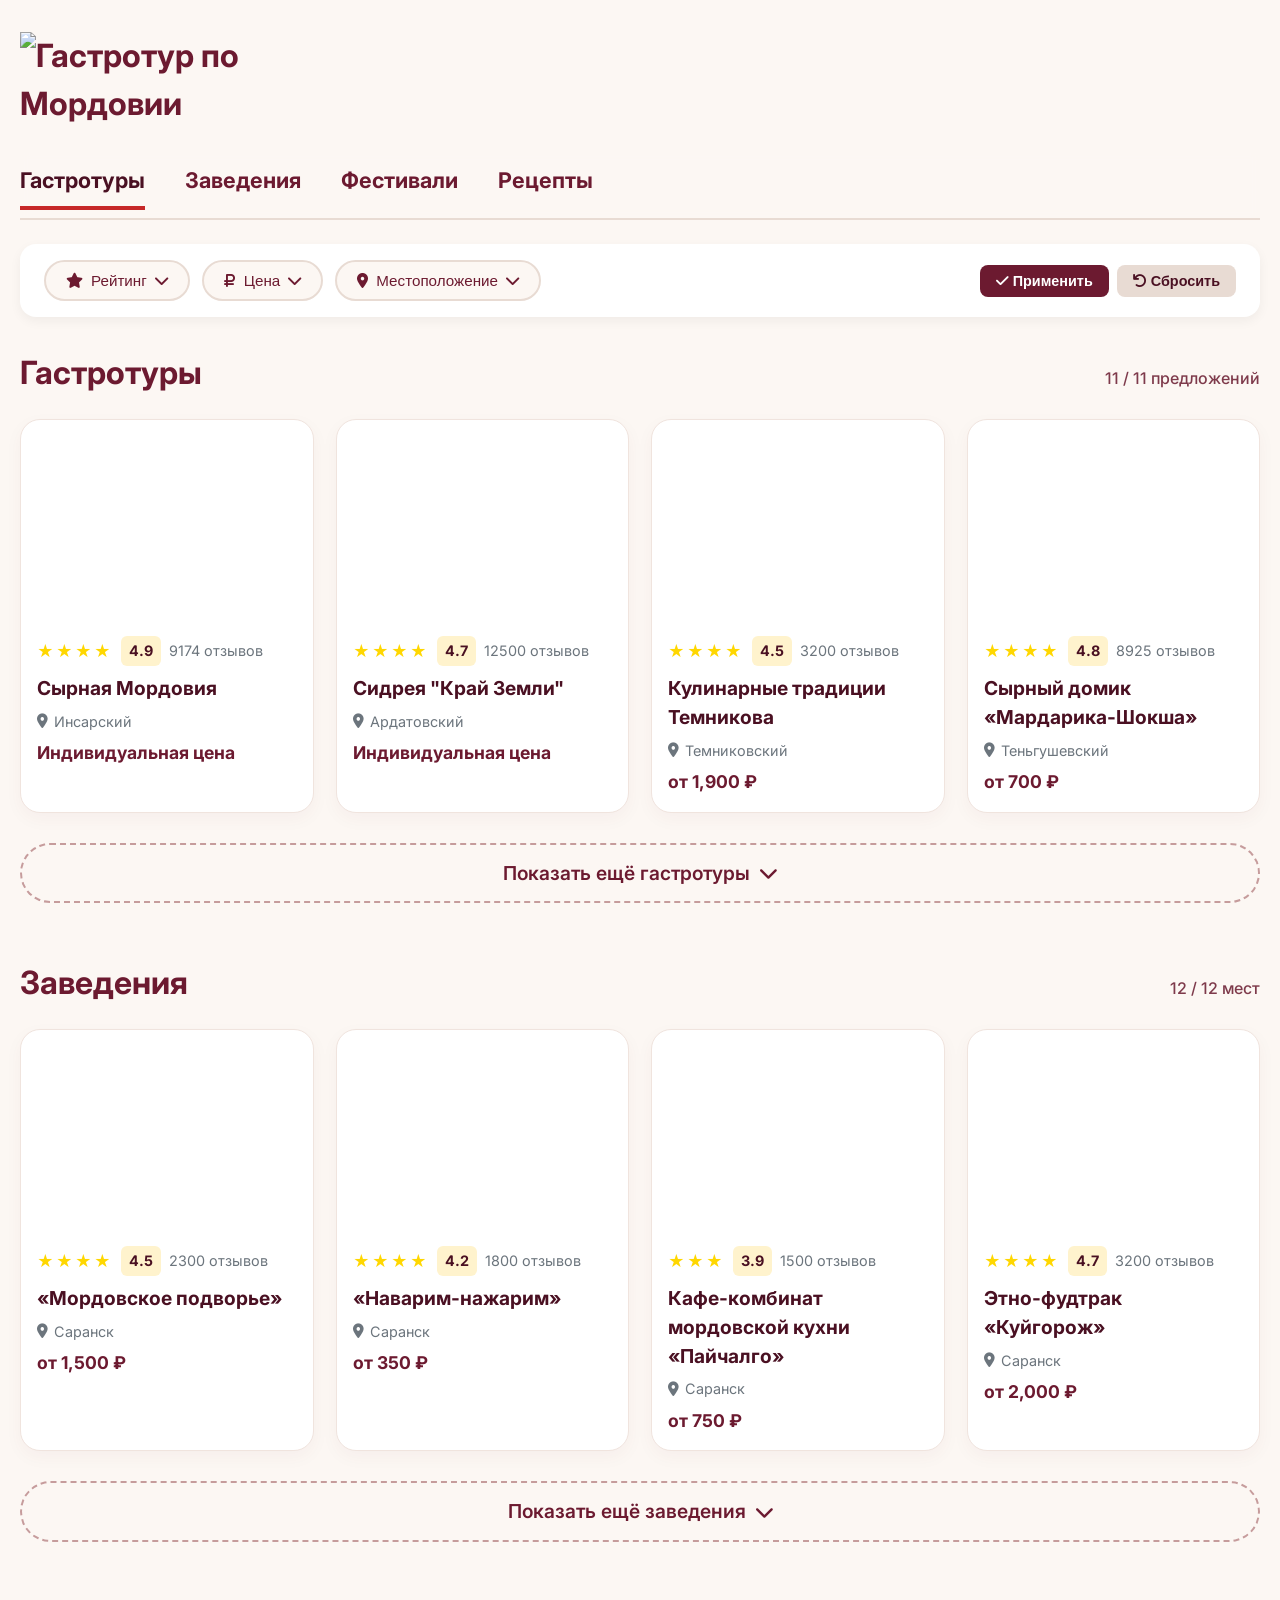
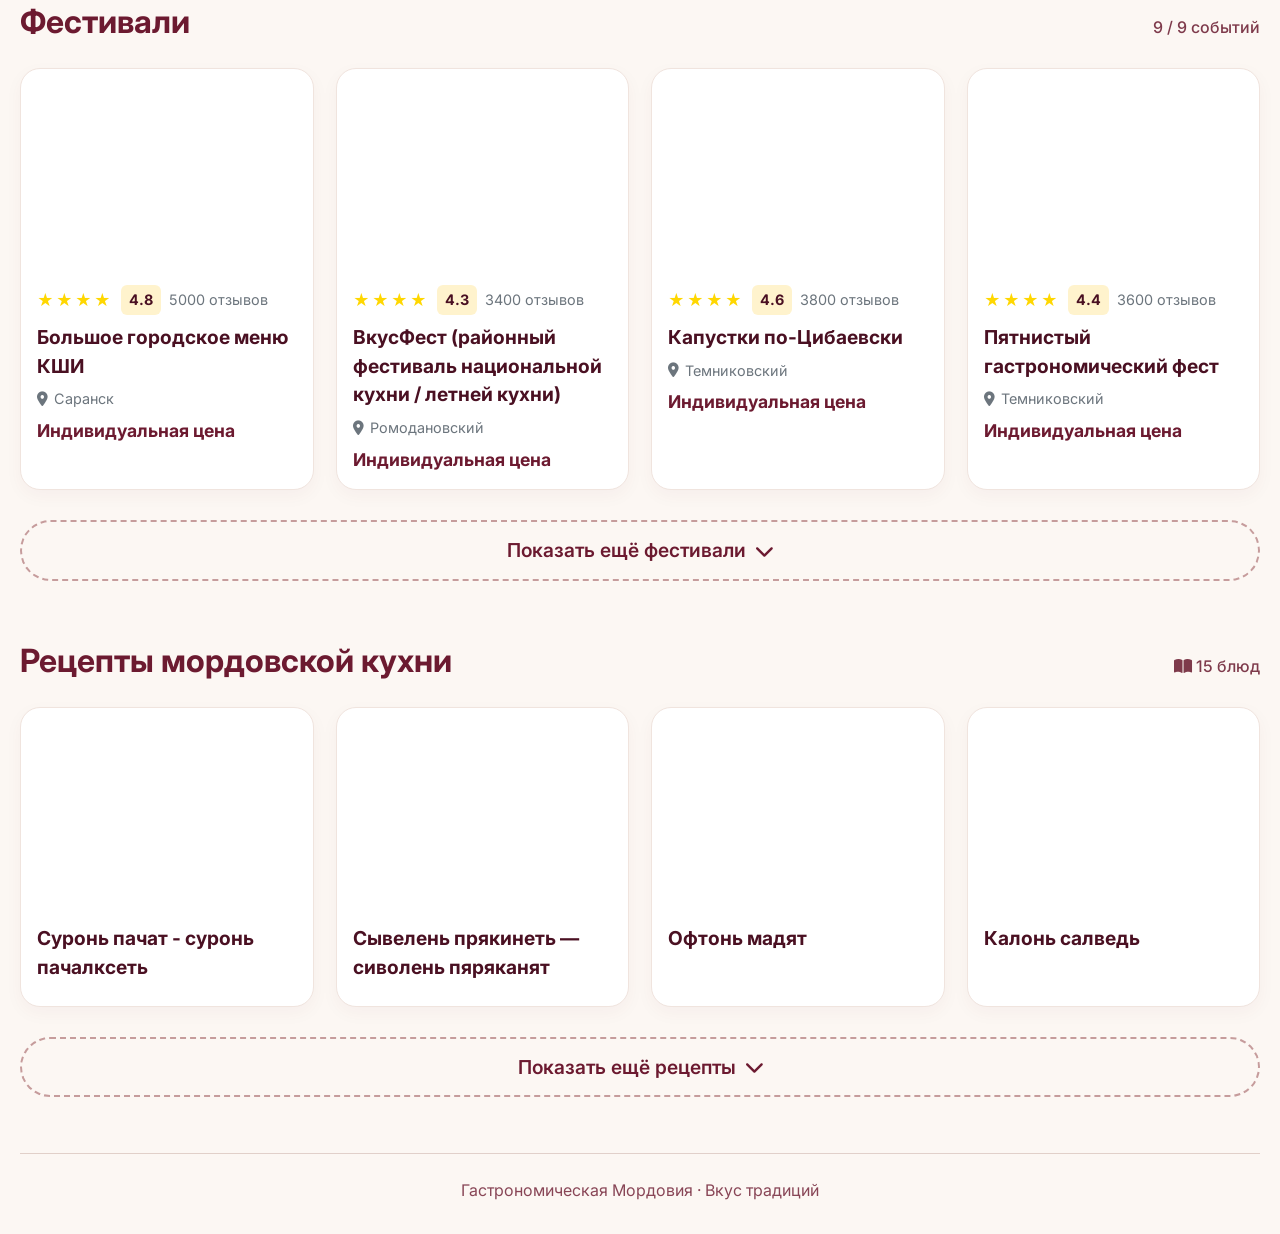
==== commit fe0e9252: "Переименовал main.html в index.html" ====
--- a/index.html
+++ b/index.html
@@ -1,1006 +1,1536 @@
-<!DOCTYPE html>
-<html lang="ru">
-<head>
-    <meta charset="UTF-8">
-    <meta name="viewport" content="width=device-width, initial-scale=1.0">
-    <title>Гастротур по Мордовии · Вкус традиций</title>
-    <link rel="preconnect" href="https://fonts.googleapis.com">
-    <link rel="preconnect" href="https://fonts.gstatic.com" crossorigin>
-    <link href="https://fonts.googleapis.com/css2?family=Inter:opsz,wght@14..32,400;14..32,500;14..32,600;14..32,700&display=swap" rel="stylesheet">
-    <link rel="stylesheet" href="https://cdnjs.cloudflare.com/ajax/libs/font-awesome/6.0.0-beta3/css/all.min.css">
-    <style>
-        * { margin: 0; padding: 0; box-sizing: border-box; }
-        body {
-            font-family: 'Inter', sans-serif;
-            background-color: #fcf7f3;
-            color: #6c1a30;
-            line-height: 1.5;
-            padding-bottom: 32px;
-        }
-        .wrapper { max-width: 1280px; margin: 0 auto; padding: 0 20px; }
-        .hero-title {
-            width: 30%;
-            margin: 32px auto 24px 0;
-            display: block;
-        }
-        .hero-title img {
-            width: 100%;
-            height: auto;
-            display: block;
-        }
-        .nav-sections {
-            position: sticky; top: 0; z-index: 100;
-            background: rgba(252, 247, 243, 0.92);
-            padding: 12px 0 8px 0;
-            margin-bottom: 24px;
-            border-bottom: 2px solid #e8dbd3;
-            backdrop-filter: blur(4px);
-        }
-        .nav-links { display: flex; gap: 40px; align-items: center; }
-        .nav-item {
-            font-size: 1.35rem; font-weight: 700;
-            color: #6c1a30; cursor: pointer;
-            padding-bottom: 10px;
-            border-bottom: 4px solid transparent;
-            transition: border-color 0.15s;
-        }
-        .nav-item.active { border-bottom: 4px solid #c62828; color: #4a1022; }
-        .nav-item:hover { border-bottom: 4px solid #b56576; }
-
-        .filters-container {
-            margin-bottom: 32px; padding: 16px 24px;
-            background: #ffffff; border-radius: 16px;
-            box-shadow: 0 4px 12px rgba(0,0,0,0.05);
-            display: flex; align-items: center;
-            gap: 12px; flex-wrap: wrap;
-        }
-        .filter-button {
-            padding: 10px 20px; background: #fcf7f3;
-            border: 2px solid #e8dbd3; border-radius: 50px;
-            cursor: pointer; transition: all 0.3s;
-            font-size: 0.95rem; color: #6c1a30;
-            font-weight: 500; display: flex;
-            align-items: center; gap: 8px;
-            white-space: nowrap;
-        }
-        .filter-button:hover { background: #eededa; border-color: #b77f7f; }
-        .filter-button.has-value { background: #6c1a30; color: white; border-color: #6c1a30; }
-        .dropdown-menu {
-            display: none; position: absolute;
-            top: calc(100% + 8px); left: 0;
-            background: white; border-radius: 12px;
-            box-shadow: 0 8px 24px rgba(0,0,0,0.12);
-            padding: 20px; min-width: 280px;
-            z-index: 1000; border: 1px solid #e8dbd3;
-        }
-        .dropdown-menu.show { display: block; }
-        .rating-stars { display: flex; gap: 4px; font-size: 2rem; flex-direction: row-reverse; justify-content: flex-end; }
-        .star { cursor: pointer; color: #ddd; transition: color 0.2s; user-select: none; }
-        .star.active { color: #ffd700; }
-        .star:hover { color: #ffed4a; }
-        .star:hover ~ .star { color: #ffed4a; }
-        .rating-text { margin-top: 8px; font-weight: 600; color: #4a1022; }
-        .price-slider-container { width: 100%; padding: 10px 0; }
-        .price-slider {
-            width: 100%; -webkit-appearance: none;
-            appearance: none; height: 8px;
-            background: #e8dbd3; border-radius: 10px;
-            outline: none;
-        }
-        .price-slider::-webkit-slider-thumb {
-            -webkit-appearance: none; appearance: none;
-            width: 24px; height: 24px; border-radius: 50%;
-            background: #6c1a30; cursor: pointer;
-            border: 3px solid white; box-shadow: 0 2px 6px rgba(0,0,0,0.2);
-        }
-        .price-value { text-align: center; font-weight: 700; color: #6c1a30; font-size: 1.2rem; margin-top: 10px; }
-        .custom-price-checkbox {
-            display: flex; align-items: center; gap: 8px;
-            margin-top: 12px; padding-top: 12px;
-            border-top: 1px solid #e8dbd3;
-        }
-        .custom-price-checkbox input[type="checkbox"] { width: 18px; height: 18px; cursor: pointer; }
-        .custom-price-checkbox label { cursor: pointer; font-size: 0.9rem; color: #4a1022; }
-        .location-list { display: flex; flex-direction: column; gap: 8px; max-height: 200px; overflow-y: auto; }
-        .location-item { display: flex; align-items: center; gap: 8px; padding: 8px; border-radius: 8px; cursor: pointer; transition: background 0.2s; }
-        .location-item:hover { background: #fcf7f3; }
-        .location-item input[type="checkbox"] { width: 16px; height: 16px; cursor: pointer; }
-        .location-item label { cursor: pointer; flex: 1; }
-        .filter-actions { display: flex; gap: 8px; margin-left: auto; }
-        .filter-btn {
-            padding: 8px 16px; border: none; border-radius: 8px;
-            font-weight: 600; cursor: pointer; transition: all 0.3s; font-size: 0.9rem;
-        }
-        .filter-btn.apply { background: #6c1a30; color: white; }
-        .filter-btn.apply:hover { background: #4a1022; }
-        .filter-btn.reset { background: #e8dbd3; color: #4a1022; }
-        .filter-btn.reset:hover { background: #d4c5bc; }
-
-        .section { margin-bottom: 56px; scroll-margin-top: 90px; }
-        .section-header { display: flex; align-items: baseline; justify-content: space-between; margin-bottom: 22px; }
-        .section-header h2 { font-size: 2rem; font-weight: 700; color: #6c1a30; }
-        .section-badge { color: #7e3a4b; font-weight: 500; font-size: 1rem; }
-        .card-grid { display: grid; grid-template-columns: repeat(4, 1fr); gap: 22px; }
-        .hidden-cards { display: none; grid-template-columns: repeat(4, 1fr); gap: 22px; margin-top: 22px; }
-        .hidden-cards.show { display: grid; }
-        .simple-card {
-            background: #ffffff; border-radius: 20px;
-            overflow: hidden; box-shadow: 0 6px 18px rgba(108, 26, 48, 0.04);
-            border: 1px solid #f0e4de; cursor: pointer;
-            transition: transform 0.2s;
-        }
-        .simple-card:hover { transform: translateY(-3px); box-shadow: 0 18px 30px -10px rgba(108, 26, 48, 0.1); }
-        .simple-card.filtered-out { display: none; }
-        .simple-card .card-img { width: 100%; height: 200px; background-size: cover; background-position: center; }
-        .simple-card .card-content { padding: 16px; }
-        .simple-card .card-title { font-weight: 700; font-size: 1.2rem; color: #4a1022; margin-bottom: 8px; }
-        .simple-card .card-location { color: #6c757d; font-size: 0.9rem; margin-bottom: 8px; display: flex; align-items: center; gap: 6px; }
-        .simple-card .card-price { font-weight: 700; color: #6c1a30; font-size: 1.1rem; margin-top: 8px; }
-        .stars { color: #ffd700; letter-spacing: 2px; }
-        .rating-badge { display: flex; align-items: center; gap: 8px; margin-bottom: 8px; }
-        .rating-number { font-weight: 700; color: #4a1022; background: #fff3cd; padding: 4px 8px; border-radius: 6px; font-size: 0.9rem; }
-        .reviews-count { color: #6c757d; font-size: 0.9rem; }
-        .show-more-btn {
-            display: flex; align-items: center; justify-content: center;
-            gap: 10px; width: 100%; margin-top: 30px;
-            padding: 14px 0; background: transparent;
-            border: 2px dashed #c69c9c; border-radius: 60px;
-            color: #6c1a30; font-weight: 600;
-            font-size: 1.2rem; cursor: pointer;
-            transition: all 0.2s;
-        }
-        .show-more-btn i { transition: transform 0.25s; }
-        .show-more-btn.expanded i { transform: rotate(180deg); }
-        .show-more-btn:hover { background-color: #eededa; border: 2px solid #b77f7f; }
-        .footer-note {
-            margin-top: 40px; color: #6c1a30;
-            opacity: 0.8; text-align: center;
-            border-top: 1px solid #dbc7c0; padding-top: 24px;
-        }
-        @media (max-width: 1000px) {
-            .card-grid, .hidden-cards { grid-template-columns: repeat(2, 1fr); }
-        }
-        @media (max-width: 600px) {
-            .card-grid, .hidden-cards { grid-template-columns: 1fr; }
-            .nav-links { gap: 24px; overflow-x: auto; }
-            .filters-container { flex-direction: column; align-items: stretch; }
-            .filter-actions { margin-left: 0; }
-        }
-    </style>
-</head>
-<body>
-    <div class="wrapper">
-        <h1 class="hero-title">
-            <img src="Pictures/Эмблема.png" alt="Гастротур по Мордовии">
-        </h1>
-
-        <div class="nav-sections">
-            <div class="nav-links">
-                <div class="nav-item active" data-section="gastro">Гастротуры</div>
-                <div class="nav-item" data-section="places">Заведения</div>
-                <div class="nav-item" data-section="fest">Фестивали</div>
-                <div class="nav-item" data-section="recipes">Рецепты</div>
-            </div>
-        </div>
-
-        <div class="filters-container" id="filters-container">
-            <div style="position: relative;">
-                <button class="filter-button" id="rating-btn">
-                    <i class="fas fa-star"></i> Рейтинг <i class="fas fa-chevron-down"></i>
-                </button>
-                <div class="dropdown-menu" id="rating-dropdown">
-                    <div class="rating-stars" id="rating-stars">
-                        <span class="star" data-rating="5">★</span>
-                        <span class="star" data-rating="4">★</span>
-                        <span class="star" data-rating="3">★</span>
-                        <span class="star" data-rating="2">★</span>
-                        <span class="star" data-rating="1">★</span>
-                    </div>
-                    <div class="rating-text" id="rating-text">Выберите рейтинг</div>
-                </div>
-            </div>
-
-            <div style="position: relative;">
-                <button class="filter-button" id="price-btn">
-                    <i class="fas fa-ruble-sign"></i> Цена <i class="fas fa-chevron-down"></i>
-                </button>
-                <div class="dropdown-menu" id="price-dropdown">
-                    <div class="price-slider-container">
-                        <input type="range" class="price-slider" id="price-slider" 
-                               min="500" max="25000" value="25000" step="500">
-                        <div class="price-value" id="price-value">до 25 000 ₽</div>
-                    </div>
-                    <div class="custom-price-checkbox">
-                        <input type="checkbox" id="custom-price-checkbox">
-                        <label for="custom-price-checkbox">Индивидуальная цена</label>
-                    </div>
-                </div>
-            </div>
-
-            <div style="position: relative;">
-                <button class="filter-button" id="location-btn">
-                    <i class="fas fa-map-marker-alt"></i> Местоположение <i class="fas fa-chevron-down"></i>
-                </button>
-                <div class="dropdown-menu" id="location-dropdown">
-                    <div class="location-list" id="location-list"></div>
-                </div>
-            </div>
-
-            <div class="filter-actions">
-                <button class="filter-btn apply" id="apply-filters">
-                    <i class="fas fa-check"></i> Применить
-                </button>
-                <button class="filter-btn reset" id="reset-filters">
-                    <i class="fas fa-undo"></i> Сбросить
-                </button>
-            </div>
-        </div>
-
-        <section id="gastro" class="section">
-            <div class="section-header">
-                <h2>Гастротуры</h2>
-                <span class="section-badge" id="results-count"></span>
-            </div>
-            <div class="card-grid" id="gastro-visible-grid"></div>
-            <div class="hidden-cards" id="gastro-hidden-cards"></div>
-            <div class="show-more-btn" id="gastro-show-more">
-                <span>Показать ещё гастротуры</span>
-                <i class="fas fa-chevron-down"></i>
-            </div>
-        </section>
-
-        <section id="places" class="section">
-            <div class="section-header">
-                <h2>Заведения</h2>
-                <span class="section-badge" id="places-count"></span>
-            </div>
-            <div class="card-grid" id="places-visible-grid"></div>
-            <div class="hidden-cards" id="places-hidden-cards"></div>
-            <div class="show-more-btn" id="places-show-more">
-                <span>Показать ещё заведения</span>
-                <i class="fas fa-chevron-down"></i>
-            </div>
-        </section>
-
-        <section id="fest" class="section">
-            <div class="section-header">
-                <h2>Фестивали</h2>
-                <span class="section-badge" id="fest-count"></span>
-            </div>
-            <div class="card-grid" id="fest-visible-grid"></div>
-            <div class="hidden-cards" id="fest-hidden-cards"></div>
-            <div class="show-more-btn" id="fest-show-more">
-                <span>Показать ещё фестивали</span>
-                <i class="fas fa-chevron-down"></i>
-            </div>
-        </section>
-
-        <section id="recipes" class="section">
-            <div class="section-header">
-                <h2>Рецепты мордовской кухни</h2>
-                <span class="section-badge" id="recipes-count"><i class="fas fa-book-open"></i> 15 блюд</span>
-            </div>
-            <div class="card-grid" id="recipes-visible-grid"></div>
-            <div class="hidden-cards" id="recipes-hidden-cards"></div>
-            <div class="show-more-btn" id="recipes-show-more">
-                <span>Показать ещё рецепты</span>
-                <i class="fas fa-chevron-down"></i>
-            </div>
-        </section>
-
-        <div class="footer-note">
-            <i class="fas fa-egg"></i> Гастрономическая Мордовия · Вкус традиций
-        </div>
-    </div>
-
-    <script>
-    (function() {
-        const locations = [
-            'Саранск', 'Инсарский', 'Ардатовский', 'Темниковский', 
-            'Теньгушевский', 'Рузаевский', 'Ромодановский', 'Большеберезниковский'
-        ];
-
-        function generateStars(rating) {
-            const fullStars = Math.floor(rating);
-            let stars = '';
-            for (let i = 0; i < fullStars; i++) stars += '★';
-            return stars;
-        }
-
-        function generateFullStars(rating) {
-            const fullStars = Math.floor(rating);
-            let stars = '';
-            for (let i = 0; i < fullStars; i++) stars += '★';
-            for (let i = fullStars; i < 5; i++) stars += '☆';
-            return stars;
-        }
-
-        const sampleReviews = [
-            { name: 'Анна Иванова', rating: 5, text: 'Прекрасный гастротур! Очень понравилась дегустация сыров, всё было организовано на высшем уровне. Обязательно вернусь снова!' },
-            { name: 'Сергей Петров', rating: 4, text: 'Хорошая экскурсия, интересный маршрут. Единственное пожелание — добавить больше времени на свободную прогулку.' },
-            { name: 'Мария Смирнова', rating: 5, text: 'Великолепно! Гид рассказал много интересного, еда была потрясающей. Рекомендую всем гурманам!' },
-            { name: 'Дмитрий Кузнецов', rating: 4, text: 'Отличная организация, вкусная еда. Немного устали к концу, но впечатления незабываемые.' },
-            { name: 'Елена Васильева', rating: 5, text: 'Лучший гастрономический опыт! Всё было супер — от встречи до прощания. Медовуха просто божественная!' },
-            { name: 'Алексей Новиков', rating: 3, text: 'Неплохо, но ожидал большего. Программа интересная, но хотелось бы больше дегустаций.' }
-        ];
-
-        function getRandomReviews() {
-            const shuffled = sampleReviews.sort(function() { return 0.5 - Math.random(); });
-            return shuffled.slice(0, 3);
-        }
-
-        const gastroTours = [
-            { title: 'Сырная Мордовия', images: ['Pictures/produkcija-zavoda-sarmich.jpg', 'Pictures/gvi9glbmnly94mi6cvp6w6yqegrawxm7.png', 'Pictures/5ra71wrwrgrlfqxie4kr2pbohmlh1rk4.png',], desc: 'Экскурсия на Сыроваренный завод "Сармич"', rating: 4.9, reviews: 9174, price: 0, location: 'Инсарский',
-                                customProgram: [
-                    { text: 'Программа тура', bold: true ,align: 'center', fontSize: '1.5rem'},              
-                    { text: 'Продолжительность: 1 день.', bold: true },
-                    { text: 'Прибытие в Саранск.Встреча с гидом-экскурсоводом.', bullet: true },
-                    { text: 'Обзорная экскурсия по г. Саранск. Экскурсия по исторической части города познакомит с основными достопримечательностями столицы Республики Мордовия:', bullet: true, align: 'justify' },
-                    { text: '- Площадь Тысячелетия единения мордовского народа с народами российского государства: Фонтан «Звезда Мордовии»; Национальная библиотека им. А.С. Пушкина; Государственный музыкальный театр им. И. М. Яушева.', marginLeft: 40, align: 'justify'},
-                    { text: '- Соборная площадь: посещение кафедрального собора святого праведного воина Ф. Ушакова; Памятник адмиралу Ф. Ф. Ушакову; Скульптурная группа «Семья», Памятник патриарху Никону.', marginLeft: 40, align: 'justify'},
-                    { text: '- Площадь Победы: Мемориальный музей военного и трудового подвига; памятный знак «Побег из ада»; памятник воинам-интернационалистам, монумент воинам-уроженцам Мордовии, павшим в годы ВОВ, часовня Александра Невского.', marginLeft: 40, align: 'justify'},
-                    { text: '- Советская площадь: здания Дома Республики; Дома Советов; Администрации г.о. Саранск; памятник В.И. Ленину; памятник А.С. Пушкину; памятник основателям города.', marginLeft: 40, align: 'justify'},
-                    { text: '- Парк культуры и отдыха им. А.С. Пушкина, Монумент «Навеки с Россией».', marginLeft: 40, align: 'justify'},
-                    { text: '- Подъем на смотровую площадку Мордовского государственного университета им. Н.П. Огарева. С самой высокой смотровой площадки Саранска открывается живописный вид: купола храмов, небесная линия города, стадион «Мордовия – Арена». ', marginLeft: 40, align: 'justify'},
-                    { text: 'Это лучший способ увидеть большое количество достопримечательностей и даже предположить, как изменится столица Мордовии в будущем.', align: 'justify'},
-                    { text: 'Обед в кафе города.', bullet: true },   
-                    { text: 'Переезд в г. Инсар.', bullet: true }, 
-                    { text: 'Экскурсия на сыроваренный завод «Сармич». Мордовская земля знаменита сырами! На сегодняшний день «Сармич» является одним из крупнейших предприятий сыроваренной отрасли в России. Предприятие оснащено уникальным оборудованием, на заводе выпускается более 15 наименований твердых и полутвердых сыров, натуральное сливочное масло. Здесь расскажут о производстве, покажут изготовление, упаковку и хранение выпускаемой продукции. Кроме этого, Вы сможете продегустировать различные сорта сыра..', bullet: true , align: 'justify'}, 
-                    { text: 'Прибытие в Саранск.', bullet: true },
-                    { text: 'Дополнительно при желании оплачиваются завтрак и ужин.' } ,
-                ],
-                customContact: { address: 'Инсарский район, г. Инсар, ул. Строительная, 139', phone: '+7 (8342) 230-030', email: 'veter.str@mail.ru', social: 'https://vk.com/veterstr13' }
-            },
-            { title: 'Сидрея "Край Земли"', images: ['Pictures/kraj-zemli-mordovskij-sidr-polusladkij.jpeg', 'Pictures/2be281oj0hcea5du5qvnslx0s8ke5c8s.png','Pictures/9uynxryp57sw0z5nytde8aj1tfopqfdv.png'],  rating: 4.7, reviews: 12500, price: 0, location: 'Ардатовский',
-                customProgram: [
-                    { text: 'Программа тура', bold: true ,align: 'center', fontSize: '1.5rem'}, 
-                    { text: 'Продолжительность: 2 часа. ', bold: true },
-                    { text: 'На экскурсии вас ждет: ', bullet: true },
-                    { text: '- Дегустация: попробуете всю линейку сидров «Край Земли» и выберете для себя фаворитов.', marginLeft:40 , align: 'justify'},
-                    { text: '- Закуски: легкие закуски идеально дополнят вкус сидра.', marginLeft:40 , align: 'justify'},
-                    { text: '- Посещение яблоневых садов, с которых начинается создание сидра. Там вы сможете насладиться природой и сделать красивые фотографии.', marginLeft:40, align: 'justify' },
-                    { text: '- Увлекательная экскурсия по производству, где вы узнаете все тонкости создания сидра.', marginLeft:40, align: 'justify' },
-                    { text: 'В сидрерии  можно провести выездное мероприятие: корпоратив, день рождения или отметить любое другое событие. ', bullet: true , align: 'justify'},
-                ],
-                customContact: { address: 'Ардатовский район, г. Ардатов, ул. Садовая, 47/2.', phone: '+7 991 842 28 23', social: 'https://vk.com/mcider' }
-            },
-
-            { title: 'Кулинарные традиции Темникова', images: ['Pictures/yigl741t54olhqcxazdslgjhvi9y4f78.png', 'Pictures/94619gh5vd05p2g00xmfdpel5decf83i.png', 'Pictures/jyb8AttK868Ykg807MYyCO2_wgHQQDi1h_PWLcyf8vdwz2lAmeMtSWm0Aq6erT5jcp9-7KbyrO5suQuClGyIlFvS.jpg'], desc: 'Приглашаем вас на уникальное путешествие по миру вкусов и традиций! ', rating: 4.5, reviews: 3200, price: 1900, location: 'Темниковский',
-                
-                customProgram: [
-                    { text: 'Гастрономический тур - это настоящее пиршество для души и желудка.  Вы сможете по-настоящему окунуться в атмосферу быта русского и мордовского народа, ознакомиться с историей национальности. Данная экскурсия приоткроет больше этнических секретов и поможет углубиться в корни народа.', align: 'justify' },
-                    { text: 'Вас ждут захватывающие мастер-классы, увлекательные развлекательные программы и, конечно же, незабываемые дегустации блюд русской и мордовской кухни.', align: 'justify'},
-                    { text: 'Этот тур стоит попробовать, ведь он наполнен яркими впечатлениями и вкусными открытиями!', align: 'justify'},
-                    { text: 'Программа тура', bold: true ,align: 'center', fontSize: '1.5rem'}, 
-                    { text: 'Продолжительность тура: 6 часов (без учета дороги до г. Темников).', bold: true , align: 'justify'},
-                    { text: '- Посещение этно-дома русской культуры: экскурсия по русской избе, мастер-класс по изготовлению оберега "Птица Счастья", мастер-класс игры на русских народных инструментах, песни под гармонь, дегустация блюд русской кухни (Темниковский район, д. Алексеевка. ул. Поселковая. д. 2) ', marginLeft:40, align: 'justify'},
-                    { text: '- Посещение этно-дома мордовской культуры: экскурсия по мордовской избе, выступление народного ансамбля, мастер-класс по приготовлению блинов из печи, обряд на счастье, мастер-класс игры на деревянных ложках, дегустация блюд мордовской кухни (Темниковский район, с. Л. Цибаево, ул. Центральная, д. 6)' , marginLeft:40, align: 'justify'},
-                ],
-                customContact: { address: 'Темниковский район с. Тарханы, п. Пушта, с. Лесное Цибаево', phone: '8 (953) 033-04-90', social: 'https://vk.com/ttc_temnikov' }
-            },
-
-            { title: 'Сырный домик «Мардарика-Шокша»', images: ['Pictures/ILDNwesm7fITR8M16-d7BzS8yUpfq4QoVyDzWmMwrF4mNo38DonZCDzi6F6n0cmbKDWLPYE4KPRdx8dZM9bpJPT.jpg', 'Pictures/52c5bJRnnBlW3VCIUf3hfCVn6ttzEneeXOMaNxOjFgaiYdQxCYe5JHcRSBFN3HdxiyRsL8KO0Sgp0tBahcIiurck.jpg','Pictures/Hro2h2qnFn9Of0K9sKziizQbK7i76s58e78f_La0TkjlYmN4M5f04xvJVJDk35Hol_85MlS6N4qobV3gt5t8qZV8.jpg', ], desc: 'Производство сыра из натурального козьего молока', rating: 4.8, reviews: 8925, price: 700, location: 'Теньгушевский',
-                customProgram: [
-                     { text: '«Мардарика» – это производство сыра из натурального козьего молока, экскурсии и мастер-классы, живое общение с животными, фотосессии, разновидности чая, сувениры и подарки в мордовской глубинке.', align: 'justify' },
-                    { text: 'Здесь производятся 12 совершенно разных вкусов консервированного козьего сыра «Мардарика». Уникален не только сыр, но и красивая ручная упаковка.', align: 'justify' }, 
-                    { text: 'Программа тура', bold: true ,align: 'center', fontSize: '1.5rem'}, 
-                    { text: 'Продолжительность тура: 1 час.', bold: true , align: 'justify'},
-                    { text: '- Обход сыродельни и сырной пещеры.', marginLeft:40, align: 'justify'},
-                    { text: '- Дегустация сезонных сыров (более 4 видов)', marginLeft:40, align: 'justify'},
-                ],
-                customContact: { address: 'Теньгушевский район, с. Шокша, ул. Московская, 1.', phone: '8 (953) 030-26-36', email: '@mardarikadelikates.ru', social: 'https://vk.com/mardarika?from=search' }
-            },
-            { title: 'Погружение в мир пчел', images: ['Pictures/whZZy-PQLhafEJrw7DLGWpKM_NsFMFt1pWIRhFIe0CSgehyerPsy1j7Gasy0QbAmKafsVoBslb0HwoRgz3crJUjT.jpg', 'Pictures/gm1dbg2aidnnz682l2i6o54grxcaeb1z.png', 'Pictures/evuwvxc5wj4l41cepr8fdpaprpix214c.png',], desc: 'Вы побываете на уникальной семейной пасеке, посмотрите на жизнь маленьких труженников изнутри. ', rating: 4.6, reviews: 4500, price: 1200, location: 'Рузаевский',
-                customProgram: [
-                   { text: 'Вы побываете на уникальной семейной пасеке, услышите увлекательный рассказ опытного пчеловода о жизни пчел, посмотрите на жизнь маленьких труженников изнутри. Поучаствуете в квесте, построите свой улей и отгадаете загадки. Закончите программу ярким селфи на память с местным пасечником.', align: 'justify' },
-                    { text: 'После окончания программы Вас ждет чаепитие с дегустацией меда, пыльцы и ароматной булочки.', bullet: true },
-                    { text: 'Также Вы погрузитесь в историю производства меда и других продуктов пчеловодства, узнаете о разных методах их использования в кулинарии и медицине.', bullet: true },
-                    { text: 'За доп. плату можно организовать увлекательный мастер-класс по изготовлению свечи или раскрашиванию магнита из дерева. ', bullet: true },
-                    ],
-
-
-                customContact: { address: 'Рузаевский район, ул. Северная, 3', phone: '8 (927) 186-54-78', social: 'https://vk.com/paseka_turbinykh' }
-            },
-            { title: 'Выходные в мордовским акцентом', images: ['Pictures/5Iptsm4ywe-IQxFaCnW28I-jvtPEm-ckt5QgMZvVMPxN3OL7f8wtir5BNwCyFj5L_1Sj2zkQw3RpPOQEu44F9vrQ.jpg', 'Pictures/Gc9P9jqAjFTFOt7aHrpyMH86firIYjjtZ0R_0TKRjm-AKGed363mnxbY7YoTMAhYuayLKEy5WZ3L-AFCTM6km7Ox.jpg', 'Pictures/esLXQ6D8uBftYDk4z9r3kIYjEkb0eX9ywBduxsiEgMKJqPLsbHSFzpUyrS1FP8Wjn0KfHdqbSGnMSFw-LmCD66jY.jpg'], rating: 4.2, reviews: 1800, price: 0, location: 'Саранск',
-                customProgram: [
-                { text: 'Программа тура', bold: true ,align: 'center', fontSize: '1.5rem'}, 
-                { text: 'Продолжительность: 3 дня.', bold: true , align: 'justify'},
-                { text: 'День 1: прибытие в Саранск. Завтрак. Переезд в с. Большое Болдино (Нижегородская обл.). Экскурсия по усадьбе Пушкиных, господскому дому и парку. Возвращение в Саранск, обзорная экскурсия по городу (Собор Ушакова, Советская площадь, парк Пушкина).',  align: 'justify' },
-                { text: 'День 2: поездка в с. Подлесная Тавла — центр резьбы по дереву. Посещение этнографического музея «Этно-Кудо» им. В.И. Ромашкина с обрядом встречи хлебом-солью («Кудат»). Мастер-класс по изготовлению тавлинской игрушки. Гастрономический мастер-класс по приготовлению «Пачат-бургера» (современное прочтение мордовской кухни) с обедом и дегустацией настоек.', align: 'justify' },
-                { text: 'День 3: поездка в село Старая Теризморга. Экскурсия в Центр мордовской культуры, знакомство с бытом и фольклором, обед в крестьянской избе (щи из печи, вареники, поза, пшенные блины). Возвращение в Саранск.', align: 'justify' },
-
-            ],
-                customContact: {     address: 'Студия нестандартных путешествий «Ветер странствий» (г. Саранск)',
-                addressLabel: 'Организатор', phone: '+7 (8342) 23-00-30', social: 'https://veter-str.ru/korporativnym-gruppam' },
-            },
-            { title: 'Выходные в Саранске', images: ['Pictures/n5Td8wRA4E4dU3N_xVTflMO-ST3Jz379yq8Si9nhwb95p2NGTK12_yVhBIaifwKwjqAsWTt0pXEUrkIkPm3rHUgJ.jpg','Pictures/43ofI4tvSMo-etKfABR-KEDDRz-Xqy4OnDHdYAnC4YC-2eLej7ldjLc-QsRtj6jnqCQQ6th6YxudDluyYAev6Fft.jpg', 'Pictures/xT7xouuOy5HJQaK9b5LCqN8kqn5XY6KhmLhZwf2BEb4fCkTzcdU-5rgwVBwVAu94LI28Z0aUIQ6cWZ51IgwD-O6g.jpg', 'Pictures/v89NGaDs5BD9SKvowU9A9Zyv7ceIy_pk_Drc18o7L3lPW4ExGe4gK6MNihzQUXqTBzeySVoJTWGatl-8SeBaEL-D.jpg' ], rating: 4.1, reviews: 3400, price: 20000, location: 'Саранск',
-                customProgram: [
-                 { text: 'Программа тура', bold: true ,align: 'center', fontSize: '1.5rem'}, 
-                { text: 'Продолжительность: 2 дня.', bold: true , align: 'justify'},
-                { text: 'День 1: встреча группы. Обзорная экскурсия по Саранску (Соборная площадь, стадион «Мордовия Арена»). Обед или ужин в ресторане национальной кухни (блюда из печи, пачат, щи). Интерактивный мастер-класс по приготовлению традиционных мордовских блинов или выпечки.',  align: 'justify' },
-                { text: 'День 2: дегустация сыров от местных производителей (экскурсия в специализированный магазин или на производство при наборе группы). Свободное время для прогулки по эко-парку или приобретения гастрономических сувениров (сыры, копчености).',  align: 'justify' },
-
-                 ],
-                customContact: {     address: 'Агрегаторы туров (Magput.ru, Masput.ru).',addressLabel: 'Организатор' }
-            },
-
-
-            { title: 'По следам эрьзи и мокши', images: ['Pictures/4icb_zqNbyodSvXy9lynJ3x2tqaEEx_ziLl2vuRgipY9BQuNorBPq6JK3JEJx0MIqNwI2SuBgCJlJOwXLQXvqcpg.jpg', 'Pictures/5Iptsm4ywe-IQxFaCnW28I-jvtPEm-ckt5QgMZvVMPxN3OL7f8wtir5BNwCyFj5L_1Sj2zkQw3RpPOQEu44F9vrQ.jpg', 'Pictures/g_jqY5sCG1vjA5M_yLZo6_Cgd8rbT2gEON0rfoLsyvzxYTdAI1owZvbqXzPJkBEGpORglP9bUbARGbMlovJhQREp.jpg'], rating: 4.3, reviews: 5600, price: 24300, location: 'Саранск',
-                customProgram: [
-                 { text: 'Программа тура', bold: true ,align: 'center', fontSize: '1.5rem'}, 
-                { text: 'Продолжительность: 3 дня.', bold: true , align: 'justify'},
-                { text: 'День 1: прибытие на ж/д вокзал Саранска. Трансфер, заселение. Пешеходная прогулка по центру города, знакомство с историей мордовского народа. Посещение музея им. Эрьзи (скульптуры из кебрачо и альгарробо, картины Ф. Сычкова).',  align: 'justify' },
-                { text: 'День 2: выезд в село Старая Теризморга — фольклорный центр мокши. Выступление ансамбля, обед в этно-доме из печи (пачат, панджакай, сюкоро). Поездка в с. Подлесная Тавла (эрзянская культура, мастер-класс по резьбе).',  align: 'justify' },
-                { text: 'День 3: экскурсия в Большое Болдино (усадьба Пушкина). Прогулка по парку. Возвращение в Саранск. Трансфер на вокзал.',  align: 'justify' },                
-            ],  
-                customContact: {address: 'Агрегаторы туров (Magput.ru, Masput.ru).',addressLabel: 'Организатор' }
-            },
-
-
-
-            { title: 'Традиции со вкусом', images: ['Pictures/f0fcxKOO88IkPmUCqGCvCd7hJlRFH1AMu5czLJUFygqTdEavx49EpU5Pm9dwZWstT_k3OlstdjAgK3EU1Rc6RXN3.jpg', 'Pictures/ktEv7wjescRpyW_990LJoKLdJ-dJYMFs2mLriA1KVcxQur6SL_V38oGeV3vB7VtC8mOHWXoBQUHuqBqpbL-jY1UM.jpg', 'Pictures/Wm7V5y6QEmTazhAINIW62hwVZK2f2YRqp342a7qb-bxsgtdDVuWEr8odwzRI5OKHx2FcEgobiJOOIQf6bzH2QNFF.jpg'], rating: 5.0, reviews: 890, price: 1400, location: 'Саранск',
-                customProgram: [
-                 { text: 'Программа экскурсии', bold: true ,align: 'center', fontSize: '1.5rem'}, 
-                { text: 'Продолжительность: 2-3 часа.', bold: true , align: 'justify'},
-                { text: '- Прогулка по историческому центру Саранска (Советская улица, Соборная площадь, парк Пушкина). Рассказ о традициях и верованиях эрзи и мокши, связанных с едой и бытом.',  align: 'justify' },
-                { text: '- Остановка в этно-кафе или мастер-класс по приготовлению национальных напитков/блинов. Дегустация пачата (пшенного блина), напитков поза или пуре.',  align: 'justify' },
-                ],
-                customContact: {address: 'Индивидуальные гиды Саранска (Union-Travel, Extraguide).',addressLabel: 'Организатор' }
-            },
-
-
-            { title: 'Мордовский заповедник', images: ['Pictures/yigl741t54olhqcxazdslgjhvi9y4f78.png', 'Pictures/0NuBhEgcra3g_3YekmvYd2x1ItB58rxS9BUcYWi6NyaZkut6iKa6MXqzc2elyzatHXHWLphkmZwRDk8cMEgzz0GY.jpg', 'Pictures/Dy74U33a085cFRPbEFnMPu6mdJH5Rr5VkDGdnloAgX3kAM6FgW_jW-JmGPUvHCpmEXd9-obXiUxR76jMIa4OgVmW.jpg'], rating: 3.5, reviews: 1200, price: 0, location: 'Темниковский',
-                customProgram: [
-                { text: 'Программа тура', bold: true ,align: 'center', fontSize: '1.5rem'}, 
-                { text: '- Экскурсия по визит-центру заповедника и экологическим тропам, знакомство с флорой и фауной, вольерами с животными.', align: 'justify' },
-              { text: '- Посещение кордона, знакомство с бытом лесников.',  align: 'justify' },
-                { text: 'Гастрономическая часть', bold:true },
-              { text: 'Обед или ужин с блюдами национальной кухни (приготовленными в русской печи или на костре из локальных продуктов). Дегустация травяных чаев и меда с местных пасек.', align: 'justify' },                
-
-                ],
-                customContact: { address: 'Темниковский район, пос. Пушта, ул. Лесная, 9',social: 'https://zapoved-mordovia.ru/ru/ekologicheskij-turizm-2/наши-туры.html'},
-            },
-            { title: 'Комбинированные туры (Мордовия + регионы)', images: ['Pictures/ryRZFQ4rsFc3YZqS7oAvX8wnUlVDXRE0P6bwtVkbono63j6PIEk9aPJXeQ6oBfR16XFaxMpXItaI1e4ZYb771rQH.jpg', 'Pictures/IizGUzvDJshkcIDbyiuXHuzTMgFJSiYnuVWsbSRy9vUUo4zTUnyM8CaRRMiHm8hnr5CRHaiB-JOOs291_wwje7u_.jpg', 'Pictures/-h6R345NppJFZ6z_x-jtGUb_z6ifeXhgsUCF9M5dyqINC2y_dRbZ5T6V1Cql0GBTOiZul_OPHIMAHg3qygxK3tbi.jpg'], rating: 4.0, reviews: 2800, price: 2000, location: 'Саранск',
-                customProgram: [
-                 { text: 'Программа экскурсии', bold: true ,align: 'center', fontSize: '1.5rem'}, 
-                { text: 'Продолжительность: 5-7 дней.', bold: true , align: 'justify'},
-                { text: 'Мордовская часть: ', bold:true },
-                    { text: 'обзорная экскурсия по Саранску (архитектура, собор Ушакова). Национальный обед (пачат, панжакай). Дегустация сыров/наливок или мастер-класс по выпечке.', align: 'justify'  },
-                { text: 'Чувашская часть: ', bold:true },
-                    { text: 'экскурсия в Чебоксары, обед с чувашскими пирогами (хуплу).', align: 'justify' },
-                { text: 'Марийская часть: ', bold:true },
-                    { text: 'экскурсия в Йошкар-Олу, знакомство с марийской культурой и кухней.', align: 'justify' }
-                ],
-
-              customContact: {address: 'Федеральные туроператоры PZL-Tur, NevaSeasons, Vand.',addressLabel: 'Организатор' }
-            },
-        ];
-
-        const places = [
-            { title: '«Мордовское подворье»', images: ['Pictures/NczFypUCZMRu5KEeavy_nffMMpwdGkRnRE28Vq0XrKvXs3FNGhX9quCFo0bX0cuG-Klgm4jlDBE65xnN2iViJe3s.jpg', 'Pictures/QP_eZvMr5od_V1-DUp_HT7fWPzySRvUNvu95zMH9WbTSrv3yv35_P-og_XF2Th7OhMOZhFkjktsV_ztB8JPWhNxM.jpg', 'Pictures/PQVlEjrotsmx3LffsCD9CH7VH1TwcHDVeMjIqSXe6ZAsgSVq3tfqAiMkU3U1WYtQmYZtX_FCQWjzTLp6dA21aCtY.jpg', 'Pictures/ig58rXK1ekcO6LINk7mhQUUUCaCEjXJfFbpgpK3MKOK2IKVXe83wKCHS-UrPWwvhOUlKtGi8YYNByKCB25GB8RU3.jpg', 'Pictures/fZu7vI7_Prv2rYBpIMB_k6msHiE9t-xKCrcSlbRwbMYIp8Ahj7zPsf3qbcM52DFmRgWwauQPCFOaLgVA-PWBJ7KQ.jpg'], desc: 'Режим работы: Вс–Чт 11:00–01:00, Пт–Сб 11:00–03:00', rating: 4.5, reviews: 2300, price: 1500, location: 'Саранск', 
-            
-            
-            customProgram: [                    { text: 'Ресторан в традиционном мордовском стиле, расположенный в самом «сердце» Саранска, буквально с порога привлекает национальным колоритом. Именно здесь можно скрыться от каждодневной суеты города, окунуться в атмосферу мордовского гостеприимства. Стилизованный интерьер, национальная кухня, которая удивляет своим разнообразием и вкусовыми качествами. Ресторан «Мордовское подворье» – это именно то место, куда хочется возвращаться снова и снова и не только за вкуснейшими блюдами, но и за уютом, приятной музыкой, достойным обслуживанием и доброжелательной обстановкой. По пятницам и субботам в ресторане можно отдохнуть под аккомпанементы группы в живом исполнении. Кроме национальной кухни, можно выбрать любимые европейские или русские блюда. Особенностью ресторана является возможность попробовать и насладиться продуктами местных производителей.', align: 'justify' },
-             { text: 'Меню с мордовской национальной кухней', bold: true ,align: 'center', fontSize: '1.5rem'},
-             {html: '<div style="display:flex;justify-content:center;"><table class="menu-table"><thead><tr><th>Позиция</th><th>Вес / Цена</th></tr></thead><tbody><tr class="section-header"><td colspan="2">Закуски из печи</td></tr><tr><td>Мордовская тарелка</td><td>980 г / 1 400 р.</td></tr><tr><td>Мордовские пшенные блины пачат</td><td>250 г / 580 р.</td></tr><tr><td>Тарелка с пирожками</td><td>320 г / 580 р.</td></tr><tr><td>Полбяная каша с обжаренным говяжьим языком и грибами</td><td>370 г / 790 р.</td></tr><tr><td>Шонгарям пшенная каша с мясом</td><td>350 г / 890 р.</td></tr><tr class="section-header"><td colspan="2">Закуски</td></tr><tr><td>Паштет из куриной печени</td><td>150 г / 580 р.</td></tr><tr><td>Грузди из Кочкуровского района</td><td>250 г / 740 р.</td></tr><tr><td>2 вида сала с печеной картошечкой</td><td>200 г / 680 р.</td></tr><tr><td>Мясная гастрономия</td><td>300 г / 1 450 р.</td></tr><tr><td>Холодец «Березка»</td><td>250 г / 890 р.</td></tr><tr><td>Каленые яйца тушеные в сметане с лесными грибами</td><td>285 г / 540 р.</td></tr><tr><td>Намазка из скумбрии с пышками</td><td>150 г / 640 р.</td></tr><tr><td>Тосты с пряной килькой</td><td>175 г / 420 р.</td></tr><tr class="section-header"><td colspan="2">Салаты</td></tr><tr><td>Салат с мясом краба</td><td>290 г / 1 360 р.</td></tr><tr><td>Салат с хрустящей треской</td><td>240 г / 780 р.</td></tr><tr><td>Салат с молодым сыром</td><td>250 г / 690 р.</td></tr><tr><td>Салат с куриной печенью и йогуртовой заправкой</td><td>315 г / 690 р.</td></tr><tr><td>Салат с белыми груздями</td><td>280 г / 660 р.</td></tr><tr class="section-header"><td colspan="2">Супы</td></tr><tr><td>Тыквенный крем-суп</td><td>350 г / 540 р.</td></tr><tr><td>Селянка по-мордовски</td><td>350 г / 480 р.</td></tr><tr><td>Шурьба уха из лосося и трески с расстегаем</td><td>350 г / 790 р.</td></tr><tr><td>Грибная похлебка</td><td>340 г / 460 р.</td></tr><tr><td>Похлебка по-мордовски</td><td>350 г / 490 р.</td></tr><tr class="section-header"><td colspan="2">Горячие закуски</td></tr><tr><td>Пачат бургер</td><td>520 г / 1 100 р.</td></tr><tr class="section-header"><td colspan="2">Ручная лепка</td></tr><tr><td>Цемарат мордовские пельмени</td><td>370 г / 820 р.</td></tr><tr><td>Пельмени со щукой</td><td>300 г / 820 р.</td></tr><tr><td>Вареники с картошкой и шкварками</td><td>390 г / 540 р.</td></tr><tr class="section-header"><td colspan="2">Лепешки</td></tr><tr><td>Лепешка с картофелем и творогом</td><td>420 г / 550 р.</td></tr><tr class="section-header"><td colspan="2">Горячие блюда</td></tr><tr><td>Овтонь лапат медвежья лапа</td><td>180 г / 1 100 р.</td></tr><tr><td>Котлеты из мяса кабана</td><td>190 г / 1 300 р.</td></tr><tr><td>Говяжьи котлеты с грибным соусом</td><td>140 г / 1 200 р.</td></tr><tr><td>Жаркое из кролика</td><td>285 г / 990 р.</td></tr><tr><td>Пъяньти томленая говядина со сметаной и лесными грибами</td><td>285 г / 990 р.</td></tr><tr class="section-header"><td colspan="2">Рыба</td></tr><tr><td>Сурская стерлядь</td><td>220 г / 2 100 р.</td></tr><tr class="section-header"><td colspan="2">Национальные напитки</td></tr><tr><td>Традиционный Узвар из сухофруктов</td><td>350 мл / 750 р.</td></tr><tr><td>Освежающий Взвар на основе облепихи и шиповника</td><td>350 мл / 750 р.</td></tr><tr class="section-header"><td colspan="2">Национальный чай</td></tr><tr><td>Чай Степана Эрьзи</td><td>1 л / 550 р.</td></tr><tr><td>Узвар Федора Ушакова на кедровых орехах</td><td>1 л / 550 р.</td></tr><tr><td>Мокшанский сбор «УНЕ»</td><td>1 л / 550 р.</td></tr><tr><td>Эрзянский травяной сбор</td><td>1 л / 550 р.</td></tr><tr><td>Иван чай из Мордовских полей</td><td>1 л / 550 р.</td></tr><tr><td>Томленый чай из печи</td><td>1 л / 550 р.</td></tr><tr class="section-header"><td colspan="2">Кофе</td></tr><tr><td>Кофе по-мордовски</td><td>200 мл / 390 р.</td></tr></tbody></table>'}, 
-            ], 
-           
-            
-            customContact: { address: 'г. Саранск, ул. Саранская, 21 ', phone: '+7 (937) 686-36-36', social: 'https://vk.com/morpodvorye' } },
-            
-            
-            { title: '«Наварим-нажарим»', images: ['Pictures/place2.jpg', 'Pictures/place2_2.jpg'], desc: 'Без выходных, 10:00-21:00 ', rating: 4.2, reviews: 1800, price: 350, location: 'Саранск',  
-            
-            customProgram: [
-                { text: 'Этно-кафе «Наварим-нажарим» — уютное пространство в национальном стиле с открытой кухней, традиционными блюдами и напитками!', align:'justify'},
-                 { text: 'Этно-кафе расположилось в одном из павильонов «Гостиного ряда» — нового пространства для туристов, обосновавшегося вблизи гостиницы «Саранск». Гостей ждут блюда национальной кухни (блины, вареники, пельмени), традиционные напитки, светлый, уютный интерьер с элементами национального стиля и гастролавка с продуктами из Мордовии.', align:'justify'},              
-                { text: 'Меню с мордовской национальной кухней', bold: true ,align: 'center', fontSize: '1.5rem'}, 
-                 { html: '<div style="display:flex;justify-content:center;"><table class="menu-table"><thead><tr><th>Позиция</th><th>Вес / Цена</th></tr></thead><tbody><tr class="section-header"><td colspan="2">МОРДОВСКИЕ ПЕЛЬМЕНИ</td></tr><tr><td>«Сывень»</td><td>160 г / 220 р.</td></tr><tr><td>Со свининой</td><td>220 г / 290 р.</td></tr><tr><td>«Пек вадра»</td><td>160 г / 220 р.</td></tr><tr><td>Со свининой и говядиной</td><td>220 г / 290 р.</td></tr><tr><td>«Сарах, как раз!»</td><td>160 г / 220 р.</td></tr><tr><td>С курицей</td><td>220 г / 290 р.</td></tr><tr><td>«Курка»</td><td>160 г / 230 р.</td></tr><tr><td>С индейкой</td><td>220 г / 300 р.</td></tr><tr><td>«Вирс»</td><td>160 г / 230 р.</td></tr><tr><td>С бараниной и говядиной</td><td>220 г / 300 р.</td></tr><tr><td>«Лейн»</td><td>190 г / 260 р.</td></tr><tr><td>С речной рыбой</td><td>260 г / 340 р.</td></tr><tr class="section-header"><td colspan="2">ВАРЕНИКИ</td></tr><tr><td>«Слова» (с жареной грудинкой и квашеной капустой)</td><td>190 г / 220 р.</td></tr><tr><td>«Чипай» (с тыквой)</td><td>190 г / 220 р.</td></tr><tr><td>«Модамарь» (с картофелем и жареным луком)</td><td>185 г / 200 р.</td></tr><tr><td>«Тополь» (с творогом)</td><td>110 г / 140 р.</td></tr><tr><td>«Свежа» (с мягким сыром и свежей зеленью)</td><td>190 г / 260 р.</td></tr><tr class="section-header"><td colspan="2">ПАЧАТ (МОРДОВСКИЕ БЛИНЫ)</td></tr><tr><td>Манные</td><td>240 г / 220 р.</td></tr><tr><td>Пшенные</td><td>240 г / 220 р.</td></tr><tr class="section-header"><td colspan="2">ВЫПЕЧКА</td></tr><tr><td>Панжакай (эрз.) / Кургоня (мокш.)</td><td>150 г / 100 р.</td></tr></tbody></table></div>' }              
-            ], 
-            
-            
-            customContact: { address: 'г. Саранск, ул. Коммунистическая, 35 (павильон перед гостиницей «Саранск», открытая кухня, национальный стиль)', phone: '+7 (902) 230-00-23 ', social: 'vk.com/navarim_nazharim ' } },
-            
-            
-            { title: '«Поза и Ко»', images: ['Pictures/place3.jpg', 'Pictures/place3_2.jpg'], desc: 'Кафе с мордовским квасом.', rating: 3.9, reviews: 1500, price: 0, location: 'Инсарский', customText: 'Лучшая поза в городе!', customProgram: [{ text: '5 видов кваса.', bullet: true }], customContact: { address: 'г. Инсар, ул. Центральная, 10', phone: '+7 (8342) 230-500', email: 'poza@mail.ru', social: 'https://vk.com/poza' } },
-            
-            
-            { title: '«Толмар»', images: ['Pictures/place4.jpg', 'Pictures/place4_2.jpg'], desc: 'Ресторан авторской кухни.', rating: 4.7, reviews: 3200, price: 2000, location: 'Саранск', customText: 'Авторское прочтение кухни.', customProgram: [{ text: 'Дегустационные сеты.', bullet: true }], customContact: { address: 'г. Саранск, ул. Пушкина, 20', phone: '+7 (8342) 400-100', email: 'tolmar@mail.ru', social: 'https://vk.com/tolmar' } },
-            { title: '«Эрзянь кудо»', images: ['Pictures/place5.jpg'], desc: 'Этнический ресторан.', rating: 4.4, reviews: 2100, price: 1800, location: 'Ардатовский', customText: 'Блюда по старинным рецептам.', customProgram: [{ text: 'Фольклорные вечера.', bullet: true }], customContact: { address: 'Ардатовский район', phone: '+7 (8342) 670-600', email: 'erzya@mail.ru', social: 'https://vk.com/erzya' } },
-            { title: '«Мокша»', images: ['Pictures/place6.jpg'], desc: 'Кухня мокшанских народов.', rating: 3.7, reviews: 980, price: 900, location: 'Темниковский', customText: 'Домашняя атмосфера.', customProgram: [{ text: 'Семейные рецепты.', bullet: true }], customContact: { address: 'Темниковский район', phone: '+7 (8342) 340-500', email: 'moksha_place@mail.ru', social: 'https://vk.com/moksha_place' } },
-            { title: '«Пряничный дом»', images: ['Pictures/place7.jpg'], desc: 'Мастерская пряников.', rating: 4.1, reviews: 1600, price: 0, location: 'Теньгушевский', customText: 'Распишите свой пряник!', customProgram: [{ text: 'Мастер-классы.', bullet: true }], customContact: { address: 'Теньгушевский район', phone: '+7 (8342) 560-600', email: 'pryaniki@mail.ru', social: 'https://vk.com/pryaniki' } },
-            { title: '«Самовар»', images: ['Pictures/place8.jpg'], desc: 'Чайная с травяными сборами.', rating: 3.5, reviews: 750, price: 600, location: 'Ромодановский', customText: '20 видов чая.', customProgram: [{ text: 'Варенье, мёд.', bullet: true }], customContact: { address: 'Ромодановский район', phone: '+7 (8342) 450-300', email: 'samovar@mail.ru', social: 'https://vk.com/samovar' } },
-            { title: '«Берёзка»', images: ['Pictures/place9.jpg'], desc: 'Эко-кафе.', rating: 4.8, reviews: 4500, price: 3000, location: 'Большеберезниковский', customText: 'Фермерские продукты.', customProgram: [{ text: 'Контактный зоопарк.', bullet: true }], customContact: { address: 'Большеберезниковский район', phone: '+7 (8342) 780-800', email: 'berezka@mail.ru', social: 'https://vk.com/berezka' } },
-            { title: '«Угра»', images: ['Pictures/place10.jpg'], desc: 'Столовая с домашней кухней.', rating: 3.3, reviews: 620, price: 800, location: 'Инсарский', customText: 'Быстро, вкусно, недорого.', customProgram: [{ text: 'Борщ, котлеты.', bullet: true }], customContact: { address: 'г. Инсар', phone: '+7 (8342) 230-600', email: 'ugra@mail.ru', social: 'https://vk.com/ugra' } },
-            { title: '«Сура»', images: ['Pictures/place11.jpg'], desc: 'Рыбный ресторан на берегу.', rating: 4.6, reviews: 3800, price: 2500, location: 'Рузаевский', customText: 'Свежая рыба.', customProgram: [{ text: 'Фирменная уха.', bullet: true }], customContact: { address: 'Рузаевский район', phone: '+7 (8342) 890-500', email: 'sura@mail.ru', social: 'https://vk.com/sura' } },
-            { title: '«Пача»', images: ['Pictures/place12.jpg'], desc: 'Блинный дом.', rating: 4.0, reviews: 1400, price: 1100, location: 'Саранск', customText: '15 видов блинов!', customProgram: [{ text: 'Блинное шоу.', bullet: true }], customContact: { address: 'г. Саранск, ул. Блинная, 5', phone: '+7 (8342) 300-300', email: 'pacha@mail.ru', social: 'https://vk.com/pacha' } }
-        ];
-
-        const festivals = [
-            { title: 'Большое городское меню КШИ', images: ['Pictures/x2NSQRNyWJXLy3kKUvzhcmnGpNlwYL4_o13PMaIYahmyv5eGhXVl6slCADkHWbspTQL48Huc5gtYYnGmJlZ-naAn.jpg', 'Pictures/hVxTNcsVRRMX9buYSjAJr0-WpAQ5Je1aiB3qxR3OoOazBcljV8WmQhiJDLMH_yPc1S5lrfK-1PoIQa1XHMgynwmj.jpg', 'Pictures/dEHRQGOQA11vQlkPS0nZMA44wN693WPw_kIBkbhFf1_E_EqhiS26oun-yiKQxiNkJ8RelYXC-JiNhAEZeVMzkQdN.jpg'], rating: 4.8, reviews: 5000, price: 0, location: 'Саранск', 
-            
-            customText: 'Дата: конец мая – середина сентября (в 2025: 31 мая – 15 сентября; в 2026 ожидается аналогично)', 
-            
-            customProgram: [{ text: 'Гастрономический фестиваль современной национальной кухни. Специальные меню в ресторанах с мордовскими, русскими и татарскими блюдами + авторские интерпретации (пачат, панжакай, овтонь лапат и т.д.). Дегустации, коллаборации шефов, книга рецептов по итогам.', align:'justify' },
-            { text: 'Сайт с меню участников: https://xn–h1ad6b.cityratings.ru/', align:'justify' },
-            ], 
-            
-            customContact: { address: 'Саранск, разные рестораны и заведения (участвуют «Биг Пиг», «Метод Бига», «Гастролавка», «Хурма», «Балкон», этно-фудтрак «Куйгорож» и др.)', social: 'https://xn–h1ad6b.cityratings.ru/' } },
-            
-            { title: 'ВкусФест (районный фестиваль национальной кухни / летней кухни)', images: ['Pictures/gG-4UN0pEKlY76A_4AmWg8xAiCd6sZ4H34WTG4Dm5FjLujyRW6B5CNUsUMax44dcj198Nu6q3UCRKBH_SwkLTMCv.jpg', 'Pictures/3JFJ5FKa4wmnQSczLeB4V7Vt2-vDAXxrRT3B-WtQcp1ECwAZM6MGObx52E3CT0uFM-0GyWIps7ljsNwwaouRqmka.jpg', 'Pictures/FuKTX3srIFCr2FbNPmvRpUGCidDKGln8z3voylZU1cnd_BoAFDQviVg5uxlNaUUgmZKCOOL1SPgufwZHxVmbBpt3.jpg'], rating: 4.3, reviews: 3400, price: 0, location: 'Ромодановский', 
-            customText: 'август (в 2024: 3 августа; в 2025: 16 августа; обычно первая половина месяца)', 
-            
-            customProgram: [{ text: 'Межэтнический фестиваль кухни народов Мордовии. Дегустации блюд русской, мордовской, татарской, армянской и др. кухонь; подворья с угощениями; культурная программа, мастер-классы, ярмарка. Открытие в 11:00.', align:'justify' },], 
-            
-            customContact: { address: 'Посёлок Ромоданово, Парк культуры и отдыха им. В.П. Филатова (Ромодановский район)', phone: '+7 (83438) 2-13-58, +(83438) 2-18-59,+7 (83438) 2-11-63',  social: 'https://romodanovskij-r13.gosuslugi.ru/' } },
-            
-            
-            { title: 'Капустки по-Цибаевски', images: ['Pictures/nu1tB7U_sOE-liU3KXVq1ABelLhg1n2gmbB2O9vCDhL_ylg8cNUT8M_pjeuJrMYFnhqkIbBJkMk5_7E_cwOBvOMj.jpg', 'Pictures/1AxU4tLh9QZyYMvO3WXnA5yo-D8NYaMtA3JQPXzW6TiVZvUdnSxZErpe0_ycsP7Za-2hX8UauRiZHTF-s4pqYSTR.jpg', 'Pictures/BJ9lrVEGA0vQ-kS03DdBnjmEhwU1l7bXPWxWPsgP7rtxlIRtwQKYynJzHSUcdRH3JTN-QSYtTyALYVmKKxW-SyDQ.jpg'],rating: 4.6, reviews: 3800, price: 0, location: 'Темниковский', 
-            
-            customText: '20 сентября', 
-            
-            customProgram: [{ text: 'Уникальный осенний праздник урожая капусты. Дегустации капустных блюд и традиционной кухни; капустный парад; мастер-классы; фольклор; ярмарка; призы за креатив. Атмосфера деревенского этно-праздника. Открытие в 11:00.', align:'justify' },],
-            
-            customContact: { address: 'Темниковский район, с. Лесное Цибаево, ул. Центральная', phone: '+7 (953) 033-04-90',social: 'https://temnikov.gosuslugi.ru/dlya-zhiteley/kalendar-sobytiy/kapustki-po-tsibaevski.html' } },
-            
-            
-            { title: 'Пятнистый гастрономический фест', images: ['Pictures/Mdsmh5-c8Zh8YrL7jcwh73rwW0SJoM8r8FdgdAntl0cJzdKKweGoh9wrTZHTyi0H6Ib3evUPC5QdevKcPHxINYii.jpg', 'Pictures/O1-Gm2egBKmpqBciLslI9xsCw-_xqmQLtCbpXg5-fRHtlmINUlXCtj98AYc7KhflouWfwFkuLj3Z4DHq1KtaKa65.jpg', 'Pictures/mHIq_OTZMK_oXLxSMTftmEqEAnkGKmmRVWCaKZkhC3iS2X5Bk7T997uxtK7uuV6qqROfqFQLFfyWnl5vybzitQ3I.jpg'],rating: 4.4, reviews: 3600, price: 0, location: 'Темниковский', 
-            
-            customText: 'середина сентября (в 2025: 13 сентября; в прошлые годы 7–9 сентября)', 
-            
-            customProgram: [{ text: 'Гастрономический фестиваль в заповеднике. Фирменные блюда от шеф-поваров; дегустации локальных продуктов; тематика «пятнистая» (связана с рысью – символом заповедника); природа + еда; культурная программа. Посещаемость 2–2,5 тыс. человек.', align:'justify' },],
-            
-            customContact: { address: 'Темниковский район, пос. Пушта, центральная усадьба Мордовского государственного заповедника (ул. Лесная, 9)', phone: '+7 (937) 518-61-71, +7 (937) 516-16-56, +7 (927)641-94-56,', social: 'https://zapoved-mordovia.ru/' } },
-            
-            
-            { title: 'Фестиваль мордовского гостеприимства «Кургоня»', images: ['Pictures/ak010lkjJ7GP4wQVAEjkiqYEoyX339Pgiv3FluMxMHyhrLrGIyu21s-EybjnV_EwUniKj6XNp7qf8Jf8kHAmOJ6T.jpg','Pictures/Qn7giMKE4if9E8Vkhmi9jb77BcFCgiaNamAfZy6THwb8LnqtX_0-vwQlYsc4JyfQpxu1I1e23S-eoNb7L3JfUUxx.jpg','Pictures/wppRsa_sLquK629fl5-altnulW5uwSliFquAgCX4t6jWpy37eczGRu7ZzCKsE_xKolxM-k2S5NS9miZCCJFycB4w.jpg'], rating: 3.7, reviews: 2200, price:0, location: 'Рузаевский', 
-            
-            customText: 'Конец августа (примерно 25 августа)', 
-            
-            customProgram: [{ text: 'Главное блюдо – огромный мордовский пирог кургоня (панжакай); дегустации национальной выпечки, мастер-классы по мордовской кухне, фольклор, ярмарка. Один из старейших гастрономических этно-фестивалей региона.', align:'justify' },],
-            
-            customContact: { address: 'Рузаевский район (Приреченское или Левженское сельское поселение)', phone: '+7 (83451) 4-08-33', email: 'beer@mail.ru', social: 'https://vk.com/ruzaevka_rm' } },
-            
-            
-            { title: 'Фестиваль мёда ', images: ['Pictures/r8-wlbZ2wraTnjWzvxIWZLq2HjjbR5wYf9zzQlCgui_G4ErDIDsnzoY8l2fgA2NMCIrv_8pEMF_qlqJqfeVWyWC3.jpg', 'Pictures/vDtFCvpUf4k01y_ulnsn983bZTcUnYvlKebVt83s0amMhN3z8OGP4dz9HzT2Ar1SCp7aU2-FkrKHIO-HQmGVVspF.jpg'], rating: 4.5, reviews: 4100, price: 0, location: 'Рузаевский', 
-            
-            customText: 'Середина августа (в 2025: 16 августа) ', 
-            
-            customProgram: [{ text: 'Дегустация и продажа мёда разных сортов от местных пасек, продукты пчеловодства, ярмарка, развлекательная программа. Проводится конкурс-дегустация «Лучший мёд республики!», медовая лотерея, мастер-класс по откачке мёда, витрина-улей для наблюдения за пчелами, концерт творческих коллективов и ароматное чаепитие. Начало в 12:00.', align:'justify' },],
-            
-            customContact: { address: 'г. Рузаевка, Парк культуры и отдыха ', phone: '+7 (83451) 4-08-33 ', email: 'pirog@mail.ru', social: 'https://vk.com/ruzaevka_rm' } },
-            
-            
-            { title: 'Своё — Мордовское', images: ['Pictures/9wSYfyhAUfIXnMibM_C89qBWMIiXU9TmPSnH8BgIFrTXYoifx6RR1uyLvzMmqEu2PXAcsbpwmz5wa8YwLdY_1DJ-.jpg', 'Pictures/U-E5uVoNBd9ts_ZpVKFL4_CX7J_l5smhrhi6F1SyQalykTWzu8zrJIyOxdBhaOkP0m8SeYlZbELTph653ddR6Gue.jpg', 'Pictures/noBw7rJa3A_Tmdb0LQk23B0I3aMZRz_50gc-eUiDR34zqhg1e_NmHsQoq7lYsKE8O5IwJhDwXn62FP87-e6igSaY.jpg'], rating: 4.1, reviews: 2900, price: 0, location: 'Саранск', 
-            
-            customText: 'Сентябрь (в прошлые годы примерно 11 сентября)', 
-            
-            customProgram: [{ text: 'Праздник урожая с акцентом на мордовские продукты и блюда. Проводятся дегустации, ярмарка фермерских товаров, кулинарные шоу. Мероприятие направлено на популяризацию продукции местных сельхозпроизводителей и традиционной кухни.', align:'justify' },],
-            
-            customContact: { address: 'г. Саранск (точное место уточняется ежегодно, часто центральные площадки)', phone: '+7 (8342) 39-21-00', social: 'http://agro.e-mordovia.ru/ ' } },
-            
-            { title: 'Гастрофестиваль МАКС.Food', images: ['Pictures/nj3R6lpgxjhuCnUxlYrlmiKXan1HHQDRmAMqYdkX3vTnPY-qNseI_C7qujSoxTnB2a3BG12bWBiHMaQFb8kIotFw.jpg', 'Pictures/eGmm5phUICa1BaL959VLeAyU0JQdkvUH087tBoMLv-adgRzF524zkDa8_gsLLj_5Y3aSQ3VARMsUHrX6kNeD3L4x.jpg', 'Pictures/ElHce6nRVPG85NJM4BMyRnD8B649o5xVY3BHwq3voY7vj6jT4WqMVlrsHBrFIQyFDfkPRirES2llS2mcMoT0qR1d.jpg'], rating: 3.8, reviews: 2100, price: 0, location: 'саранск', 
-            
-            customText: 'Конец августа — начало сентября (например, 31 августа — 1 сентября)', 
-            
-            customProgram: [{ text: 'Фестиваль уличной еды от разных участников. Гостей ждет зрелищная программа, дегустации и работа фуд-траков, в том числе с мордовскими акцентами. Мероприятие объединяет гастрономию и развлечения на открытой площадке торгового комплекса.', align:'justify' },],
-            
-            customContact: { address: 'г. Саранск, ТК «МАКС», парковка', phone: '+7 (929) 748-87-54', social: 'https://vk.com/tkmax' } },
-            
-            { title: 'Осенний гастрономический фестиваль (на набережной)', images: ['Pictures/9RXYwMBTjXbzgb2GcGYcNLQv38n6m7W7MSVCCNIrTsUXnYss1D-OeonGqlnHWFShm23wN6CFut6qZAQEWBMsDVmY.jpg', 'Pictures/QfdrFm2nQse3ysZ7WS7pvnUxaKZ7BQiUl4PUkLBp6zXfadYzJiUBAlcRdPRG_5eQvT925sWgX2RQNmFaRT_L6KpE.jpg', 'Pictures/G1VKFyaounGRyoLQlf1g5cN7eB85LVHiC4AxjzfPxWR7yshLkWccZw_0-o7VAnowAE_yypHDR-mXZr4qbR24umJ_.jpg'], rating: 3.5, reviews: 1800, price: 0, location: 'Саранск', 
-            
-            customText: 'Начало октября (в 2024–2025: 4–5 октября, 12:00–17/18:00)', 
-            
-            customProgram: [{ text: 'Городской гастро-праздник. Площадка «Фестиваль еды» с участием лучших ресторанов и кафе Саранска, дегустации осенних блюд, мастер-классы, ярмарка. Создается уютная атмосфера с пряностями и сезонными угощениями на свежем воздухе.', align:'justify' },],
-            
-            customContact: { address: 'г. Саранск, набережная реки Инсар (ул. Волгоградская, 1 или рядом)', phone: '+7 (8342) 47-58-01',social: 'https://vk.com/wall-177408418 ' } }
-        ];
-
-        const recipes = [
-            { title: 'Пача (мордовские блины)', img: 'Pictures/recipe1.jpg', desc: 'Традиционные блины из пшённой муки.', customText: 'Ингредиенты:\n• Пшённая мука — 2 стакана\n• Яйца — 3 шт.\n• Молоко — 500 мл\n\nПриготовление:\n1. Смешайте муку с яйцами\n2. Влейте молоко\n3. Жарьте на сковороде' },
-            { title: 'Овтонь лапат', img: 'Pictures/recipe2.jpg', desc: '«Медвежьи лапы» — пирожки с мясом.', customText: 'Ингредиенты:\n• Мука — 500 г\n• Говядина — 400 г\n• Картофель — 3 шт.\n\nПриготовление:\n1. Замесите тесто\n2. Приготовьте начинку\n3. Выпекайте 30 минут' },
-            { title: 'Поза (мордовский квас)', img: 'Pictures/recipe3.jpg', desc: 'Освежающий напиток из ржаного солода.', customText: 'Ингредиенты:\n• Ржаной солод — 200 г\n• Вода — 3 л\n• Сахар — 100 г\n• Дрожжи — 10 г\n\nПриготовление:\n1. Залейте солод водой\n2. Доведите до кипения\n3. Остудите, добавьте дрожжи\n4. Настаивайте 2 дня' },
-            { title: 'Цебярь шурьба', img: 'Pictures/recipe4.jpg', desc: 'Наваристый мясной суп с овощами.', customText: 'Ингредиенты:\n• Баранина — 500 г\n• Картофель — 4 шт.\n• Морковь — 2 шт.\n• Лук — 2 шт.\n\nПриготовление:\n1. Сварите бульон\n2. Добавьте овощи\n3. Варите 1,5 часа' },
-            { title: 'Пъяньти', img: 'Pictures/recipe5.jpg', desc: 'Тушёное мясо с грибами в горшочке.', customText: 'Ингредиенты:\n• Свинина — 400 г\n• Грибы — 200 г\n• Сметана — 200 г\n\nПриготовление:\n1. Обжарьте мясо\n2. Добавьте грибы\n3. Залейте сметаной\n4. Томите 1,5 часа' },
-            { title: 'Медвежья лапа', img: 'Pictures/recipe6.jpg', desc: 'Большой пирог с мясной начинкой.', customText: 'Ингредиенты:\n• Слоёное тесто — 500 г\n• Мясо — 400 г\n• Грибы — 200 г\n\nПриготовление:\n1. Раскатайте тесто\n2. Выложите начинку\n3. Выпекайте 40 минут' },
-            { title: 'Курник', img: 'Pictures/recipe7.jpg', desc: 'Слоёный пирог с курицей и кашей.', customText: 'Ингредиенты:\n• Курица — 500 г\n• Гречка — 200 г\n• Яйца — 3 шт.\n\nПриготовление:\n1. Отварите курицу и гречку\n2. Выложите слоями\n3. Запекайте 35 минут' },
-            { title: 'Сюкорочка', img: 'Pictures/recipe8.jpg', desc: 'Сладкая выпечка с творогом.', customText: 'Ингредиенты:\n• Творог — 300 г\n• Яйца — 2 шт.\n• Брусника — 100 г\n\nПриготовление:\n1. Смешайте творог с яйцами\n2. Добавьте ягоды\n3. Запекайте 25 минут' },
-            { title: 'Тюря', img: 'Pictures/recipe9.jpg', desc: 'Холодный суп на квасе.', customText: 'Ингредиенты:\n• Квас — 1 л\n• Редис — 5 шт.\n• Огурец — 2 шт.\n• Зелень\n\nПриготовление:\n1. Нарежьте овощи\n2. Залейте квасом\n3. Подавайте холодным' },
-            { title: 'Салма', img: 'Pictures/recipe10.jpg', desc: 'Мордовские клёцки в бульоне.', customText: 'Ингредиенты:\n• Мука — 300 г\n• Яйца — 2 шт.\n• Вода — 100 мл\n\nПриготовление:\n1. Замесите тесто\n2. Раскатайте и нарежьте\n3. Варите в бульоне 10 минут' },
-            { title: 'Чапамо ловсо', img: 'Pictures/recipe11.jpg', desc: 'Кисломолочный напиток.', customText: 'Ингредиенты:\n• Простокваша — 500 мл\n• Укроп — пучок\n• Чеснок — 2 зубчика\n\nПриготовление:\n1. Взбейте простоквашу\n2. Добавьте зелень\n3. Подавайте холодным' },
-            { title: 'Прякат', img: 'Pictures/recipe12.jpg', desc: 'Открытые пироги с начинками.', customText: 'Ингредиенты:\n• Дрожжевое тесто — 500 г\n• Начинка по вкусу\n\nПриготовление:\n1. Раскатайте тесто\n2. Выложите начинку\n3. Выпекайте 30 минут' },
-            { title: 'Ков атянь пялькс', img: 'Pictures/recipe13.jpg', desc: 'Каша из пшена с тыквой.', customText: 'Ингредиенты:\n• Пшено — 200 г\n• Тыква — 300 г\n• Молоко — 500 мл\n\nПриготовление:\n1. Нарежьте тыкву\n2. Добавьте пшено и молоко\n3. Варите 40 минут' },
-            { title: 'Каша пуре', img: 'Pictures/recipe14.jpg', desc: 'Медовая каша на молоке.', customText: 'Ингредиенты:\n• Пшено — 200 г\n• Молоко — 500 мл\n• Мёд — 3 ст.л.\n\nПриготовление:\n1. Сварите пшено в молоке\n2. Добавьте мёд\n3. Томите 1 час' },
-            { title: 'Мокшанский пирог', img: 'Pictures/recipe15.jpg', desc: 'Закрытый пирог с рыбой и рисом.', customText: 'Ингредиенты:\n• Дрожжевое тесто — 500 г\n• Судак — 400 г\n• Рис — 200 г\n\nПриготовление:\n1. Отварите рыбу и рис\n2. Сформируйте пирог\n3. Выпекайте 50 минут' }
-        ];
-
-        let selectedRating = null;
-        let maxPrice = 25000;
-        let customPriceOnly = false;
-        let selectedLocations = [];
-
-        const locationList = document.getElementById('location-list');
-        if (locationList) {
-            locations.forEach(function(loc) {
-                const div = document.createElement('div');
-                div.className = 'location-item';
-                const input = document.createElement('input');
-                input.type = 'checkbox';
-                input.id = 'loc-' + loc;
-                input.value = loc;
-                const label = document.createElement('label');
-                label.htmlFor = 'loc-' + loc;
-                label.textContent = loc;
-                div.appendChild(input);
-                div.appendChild(label);
-                div.addEventListener('click', function(e) {
-                    if (e.target.tagName !== 'INPUT') {
-                        input.checked = !input.checked;
-                    }
-                });
-                locationList.appendChild(div);
-            });
-        }
-
-        function toggleDropdown(id) {
-            const dropdown = document.getElementById(id);
-            document.querySelectorAll('.dropdown-menu').forEach(function(d) {
-                if (d.id !== id) d.classList.remove('show');
-            });
-            dropdown.classList.toggle('show');
-        }
-
-        document.getElementById('rating-btn').addEventListener('click', function(e) {
-            e.stopPropagation();
-            toggleDropdown('rating-dropdown');
-        });
-        document.getElementById('price-btn').addEventListener('click', function(e) {
-            e.stopPropagation();
-            toggleDropdown('price-dropdown');
-        });
-        document.getElementById('location-btn').addEventListener('click', function(e) {
-            e.stopPropagation();
-            toggleDropdown('location-dropdown');
-        });
-
-        document.addEventListener('click', function(e) {
-            if (!e.target.closest('.dropdown-menu') && !e.target.closest('.filter-button')) {
-                document.querySelectorAll('.dropdown-menu').forEach(function(d) {
-                    d.classList.remove('show');
-                });
-            }
-        });
-
-        const ratingStars = document.querySelectorAll('#rating-stars .star');
-        const ratingBtn = document.getElementById('rating-btn');
-        const ratingText = document.getElementById('rating-text');
-
-        ratingStars.forEach(function(star) {
-            star.addEventListener('click', function() {
-                selectedRating = parseInt(this.dataset.rating);
-                ratingStars.forEach(function(s) {
-                    s.classList.toggle('active', parseInt(s.dataset.rating) <= selectedRating);
-                });
-                ratingText.textContent = 'от ' + selectedRating + ' звёзд';
-                ratingBtn.classList.add('has-value');
-            });
-        });
-
-        const priceSlider = document.getElementById('price-slider');
-        const priceValue = document.getElementById('price-value');
-        const priceBtn = document.getElementById('price-btn');
-
-        function updateSliderBackground() {
-            if (!priceSlider) return;
-            const pct = (maxPrice - 500) / (25000 - 500) * 100;
-            priceSlider.style.background = 'linear-gradient(to right, #6c1a30 0%, #6c1a30 ' + pct + '%, #e8dbd3 ' + pct + '%, #e8dbd3 100%)';
-        }
-
-        if (priceSlider) {
-            priceSlider.addEventListener('input', function() {
-                maxPrice = parseInt(this.value);
-                priceValue.textContent = 'до ' + maxPrice.toLocaleString() + ' ₽';
-                updateSliderBackground();
-                priceBtn.classList.add('has-value');
-            });
-        }
-
-        const customPriceCheckbox = document.getElementById('custom-price-checkbox');
-        if (customPriceCheckbox) {
-            customPriceCheckbox.addEventListener('change', function() {
-                customPriceOnly = this.checked;
-                if (priceSlider) priceSlider.disabled = this.checked;
-                if (priceValue) priceValue.textContent = this.checked ? 'Индивидуальная цена' : 'до ' + maxPrice.toLocaleString() + ' ₽';
-                priceBtn.classList.add('has-value');
-            });
-        }
-
-        updateSliderBackground();
-
-        function reflowGrid(visibleGrid, hiddenGrid) {
-            const vg = document.getElementById(visibleGrid);
-            const hg = document.getElementById(hiddenGrid);
-            if (!vg || !hg) return;
-            const allVisible = [];
-            const allHidden = [];
-            vg.querySelectorAll('.simple-card:not(.filtered-out)').forEach(function(c) { allVisible.push(c); });
-            hg.querySelectorAll('.simple-card:not(.filtered-out)').forEach(function(c) { allVisible.push(c); });
-            vg.querySelectorAll('.simple-card.filtered-out').forEach(function(c) { allHidden.push(c); });
-            hg.querySelectorAll('.simple-card.filtered-out').forEach(function(c) { allHidden.push(c); });
-            vg.innerHTML = '';
-            hg.innerHTML = '';
-            allVisible.forEach(function(card, index) {
-                if (index < 4) { vg.appendChild(card); } else { hg.appendChild(card); }
-            });
-            allHidden.forEach(function(card) { hg.appendChild(card); });
-            const showMoreBtn = document.getElementById(visibleGrid.replace('visible-grid', 'show-more'));
-            if (showMoreBtn) {
-                showMoreBtn.style.display = allVisible.length <= 4 ? 'none' : 'flex';
-                if (allVisible.length <= 4) hg.classList.remove('show');
-            }
-        }
-
-        function applyFilters() {
-            selectedLocations = [];
-            document.querySelectorAll('#location-list input:checked').forEach(function(cb) {
-                selectedLocations.push(cb.value);
-            });
-            document.getElementById('location-btn').classList.toggle('has-value', selectedLocations.length > 0);
-            document.querySelectorAll('.simple-card[data-rating]').forEach(function(card) {
-                const r = parseFloat(card.dataset.rating);
-                const p = parseInt(card.dataset.price);
-                const loc = card.dataset.location;
-                const isCustom = p === 0;
-                let show = true;
-                if (selectedRating !== null && r < selectedRating) show = false;
-                if (customPriceOnly && !isCustom) show = false;
-                if (!customPriceOnly && !isCustom && p > maxPrice) show = false;
-                if (selectedLocations.length > 0 && !selectedLocations.includes(loc)) show = false;
-                card.classList.toggle('filtered-out', !show);
-            });
-            reflowGrid('gastro-visible-grid', 'gastro-hidden-cards');
-            reflowGrid('places-visible-grid', 'places-hidden-cards');
-            reflowGrid('fest-visible-grid', 'fest-hidden-cards');
-            updateCounts();
-            document.querySelectorAll('.dropdown-menu').forEach(function(d) { d.classList.remove('show'); });
-        }
-
-        function resetFilters() {
-            selectedRating = null;
-            maxPrice = 25000;
-            customPriceOnly = false;
-            selectedLocations = [];
-            ratingStars.forEach(function(s) { s.classList.remove('active'); });
-            if (ratingText) ratingText.textContent = 'Выберите рейтинг';
-            ratingBtn.classList.remove('has-value');
-            if (priceSlider) {
-                priceSlider.value = 25000;
-                priceSlider.disabled = false;
-            }
-            if (priceValue) priceValue.textContent = 'до 25 000 ₽';
-            updateSliderBackground();
-            if (customPriceCheckbox) customPriceCheckbox.checked = false;
-            priceBtn.classList.remove('has-value');
-            document.querySelectorAll('#location-list input').forEach(function(cb) { cb.checked = false; });
-            document.getElementById('location-btn').classList.remove('has-value');
-            document.querySelectorAll('.simple-card[data-rating]').forEach(function(c) {
-                c.classList.remove('filtered-out');
-            });
-            resetGrid('gastro-visible-grid', 'gastro-hidden-cards', gastroTours);
-            resetGrid('places-visible-grid', 'places-hidden-cards', places);
-            resetGrid('fest-visible-grid', 'fest-hidden-cards', festivals);
-            updateCounts();
-        }
-
-        function resetGrid(visibleGridId, hiddenGridId, data) {
-            const vg = document.getElementById(visibleGridId);
-            const hg = document.getElementById(hiddenGridId);
-            if (!vg || !hg) return;
-            const allCards = [];
-            vg.querySelectorAll('.simple-card').forEach(function(c) { allCards.push(c); });
-            hg.querySelectorAll('.simple-card').forEach(function(c) { allCards.push(c); });
-            vg.innerHTML = '';
-            hg.innerHTML = '';
-            allCards.forEach(function(card, index) {
-                if (index < 4) { vg.appendChild(card); } else { hg.appendChild(card); }
-            });
-            const showMoreBtn = document.getElementById(visibleGridId.replace('visible-grid', 'show-more'));
-            if (showMoreBtn) showMoreBtn.style.display = allCards.length > 4 ? 'flex' : 'none';
-        }
-
-        function updateCounts() {
-            function cv(s) {
-                const cards = document.querySelectorAll(s);
-                let count = 0;
-                cards.forEach(function(c) { if (!c.classList.contains('filtered-out')) count++; });
-                return count;
-            }
-            const gastroVisible = cv('#gastro-visible-grid .simple-card') + cv('#gastro-hidden-cards .simple-card');
-            const placesVisible = cv('#places-visible-grid .simple-card') + cv('#places-hidden-cards .simple-card');
-            const festVisible = cv('#fest-visible-grid .simple-card') + cv('#fest-hidden-cards .simple-card');
-            document.getElementById('results-count').textContent = gastroVisible + ' / ' + gastroTours.length + ' предложений';
-            document.getElementById('places-count').textContent = placesVisible + ' / ' + places.length + ' мест';
-            document.getElementById('fest-count').textContent = festVisible + ' / ' + festivals.length + ' событий';
-            document.getElementById('recipes-count').innerHTML = '<i class="fas fa-book-open"></i> ' + recipes.length + ' блюд';
-        }
-
-        document.getElementById('apply-filters').addEventListener('click', applyFilters);
-        document.getElementById('reset-filters').addEventListener('click', resetFilters);
-
-        function renderCard(item, clickHandler, isRecipe) {
-            const card = document.createElement('div');
-            card.className = 'simple-card';
-            if (clickHandler) {
-                card.addEventListener('click', function() { clickHandler(item); });
-            }
-            let imgSrc = item.images ? item.images[0] : item.img;
-            if (isRecipe) {
-                card.innerHTML = '<div class="card-img" style="background-image: url(\'' + imgSrc + '\');"></div><div class="card-content"><div class="card-title">' + item.title + '</div></div>';
-            } else {
-                card.innerHTML = '<div class="card-img" style="background-image: url(\'' + imgSrc + '\');"></div><div class="card-content"><div class="rating-badge"><span class="stars">' + generateStars(item.rating) + '</span><span class="rating-number">' + item.rating + '</span><span class="reviews-count">' + item.reviews + ' отзывов</span></div><div class="card-title">' + item.title + '</div><div class="card-location"><i class="fas fa-map-marker-alt"></i> ' + item.location + '</div><div class="card-price">' + (item.price === 0 ? 'Индивидуальная цена' : 'от ' + item.price.toLocaleString() + ' ₽') + '</div></div>';
-                card.dataset.rating = item.rating;
-                card.dataset.price = item.price;
-                card.dataset.location = item.location;
-            }
-            return card;
-        }
-
-function openDetailWindow(item) {
-    const images = item.images || [item.img || 'Pictures/default.jpg'];
-    const customText = item.customText || '';
-    const program = (item.customProgram && item.customProgram.length > 0) ? item.customProgram : [{ text: 'Программа уточняется.' }];
-    const contact = item.customContact || {};
-    const reviews = getRandomReviews();
-
-            const programHTML = (function() {
-                let html = '';
-                program.forEach(function(line) {
-                    if (typeof line === 'string') line = { text: line };
-                    
-                    // Если это HTML-блок (меню)
-                    if (line.html) {
-                        html += '<li style="list-style:none;padding:0;border:none;">' + line.html + '</li>';
-                        return;
-                    }
-                    
-                    const b = line.bullet ? '<span style="color:#c62828;font-weight:bold;margin-right:8px;">•</span>' : '';
-                    const indent = line.indent || 0;
-                    const align = line.align || 'left';
-                    const fontSize = line.fontSize || '1rem';
-                    const color = line.color || '#2c3e50';
-                    html += '<li style="padding-left:' + indent + 'px;text-align:' + align + ';font-size:' + fontSize + ';color:' + color + ';' + (line.bold ? 'font-weight:bold;' : '') + '">' + b + (line.text || '') + '</li>';
-                });
-                return html;
-            })();
-
-    const reviewsHTML = reviews.map(function(r) {
-        return '<div class="rv"><div class="rv-h"><span class="rv-n">' + r.name + '</span><span class="rv-s">' + generateFullStars(r.rating) + '</span></div><p>' + r.text + '</p></div>';
-    }).join('');
-
-    const slidesHTML = images.map(function(img, i) {
-        return '<div class="cs' + (i === 0 ? ' a' : '') + '" style="background-image:url(\'' + img + '\');"></div>';
-    }).join('');
-
-    const dotsHTML = images.map(function(img, i) {
-        return '<div class="cd' + (i === 0 ? ' a' : '') + '" onclick="goToSlide(' + i + ')"></div>';
-    }).join('');
-
-    // Формируем контакты — только те, что указаны
-    var contactHTML = '';
-    if (contact.address) {
-        contactHTML += '<p><i class="fas fa-map-marker-alt"></i><strong>' + (contact.addressLabel || 'Адрес') + ':</strong> ' + contact.address + '</p>';
-    }
-    if (contact.phone) {
-        contactHTML += '<p><i class="fas fa-phone"></i><strong>Контакты:</strong> ' + contact.phone + '</p>';
-    }
-    if (contact.email) {
-        contactHTML += '<p><i class="fas fa-envelope"></i><strong>Email:</strong> <a href="mailto:' + contact.email + '" style="color:#6c1a30;">' + contact.email + '</a></p>';
-    }
-    if (contact.social) {
-        contactHTML += '<p><i class="fab fa-vk"></i><strong>Соц. сети:</strong> <a href="' + contact.social + '" target="_blank" style="color:#6c1a30;">' + contact.social + '</a></p>';
-    }
-    if (contact.email) {
-        contactHTML += '<a href="mailto:' + contact.email + '" class="cob">Связаться с организатором</a>';
-    }
-
-    const htmlContent = '<!DOCTYPE html><html lang="ru"><head><meta charset="UTF-8"><meta name="viewport" content="width=device-width,initial-scale=1.0"><title>' + item.title + '</title><link href="https://fonts.googleapis.com/css2?family=Inter:opsz,wght@14..32,400;14..32,500;14..32,600;14..32,700&display=swap" rel="stylesheet"><link rel="stylesheet" href="https://cdnjs.cloudflare.com/ajax/libs/font-awesome/6.0.0-beta3/css/all.min.css"><style>' + getDetailCSS() + '</style></head><body><div class="dw"><div class="ct"><div class="ti"><h1>' + item.title + '</h1><div class="ri"><span class="st">' + generateFullStars(item.rating) + '</span><span class="rn">' + item.rating + '</span><span class="rc">' + item.reviews + ' отзывов</span></div><p class="ds">' + (item.desc || '') + '</p>' + (customText ? '<div class="cst">' + customText + '</div>' : '') + '<div class="pr">' + (item.price === 0 ? 'Индивидуальная цена' : 'от ' + item.price.toLocaleString() + ' ₽') + '</div></div><div class="dv"></div><div class="ms"><div class="ml"><div class="cc"><div class="cs2" id="carousel-slides">' + slidesHTML + '</div><button class="cb pr2" onclick="changeSlide(-1)"><i class="fas fa-chevron-left"></i></button><button class="cb nx" onclick="changeSlide(1)"><i class="fas fa-chevron-right"></i></button><div class="cd2" id="carousel-dots">' + dotsHTML + '</div><div class="cct" id="carousel-counter">1 / ' + images.length + '</div></div></div><div class="mr"><div class="mr-inner"><div class="ci">' + contactHTML + '</div></div></div></div><div class="dv"></div><ul class="pl">' + programHTML + '</ul><div class="dv"></div><div class="st2">Отзывы</div><div class="rvl">' + reviewsHTML + '</div><div class="ar"><div class="st2">Оставить отзыв</div><textarea class="rt" placeholder="Напишите ваш отзыв..."></textarea><div class="rr"><span>Оценка:</span><span class="rsi" id="review-stars-input"><span class="si" data-rating="1">☆</span><span class="si" data-rating="2">☆</span><span class="si" data-rating="3">☆</span><span class="si" data-rating="4">☆</span><span class="si" data-rating="5">☆</span></span></div><button class="srb" onclick="submitReview()">Отправить отзыв</button></div><a href="javascript:window.close()" class="bl"><i class="fas fa-arrow-left"></i> Вернуться на страницу</a></div></div><script>' + getCarouselScript(images.length) + '<\/script></body></html>';
-
-    const newWindow = window.open('', '_blank');
-    newWindow.document.write(htmlContent);
-    newWindow.document.close();
-}
-        function openRecipeWindow(item) {
-            const imgSrc = item.img;
-            const customText = item.customText || '';
-            const htmlContent = '<!DOCTYPE html><html lang="ru"><head><meta charset="UTF-8"><title>' + item.title + '</title><link href="https://fonts.googleapis.com/css2?family=Inter:opsz,wght@14..32,400;14..32,500;14..32,600;14..32,700&display=swap" rel="stylesheet"><style>*{margin:0;padding:0;box-sizing:border-box}body{font-family:"Inter",sans-serif;background:#fcf7f3;padding:40px 20px}.container{max-width:900px;margin:0 auto;background:#fff;border-radius:24px;overflow:hidden;box-shadow:0 10px 40px rgba(0,0,0,0.08)}.recipe-img{width:100%;height:400px;background-size:cover;background-position:center}.content{padding:32px 40px 40px}h1{font-size:2.5rem;font-weight:700;color:#4a1022;margin-bottom:16px}.desc{font-size:1.1rem;color:#4b5563;margin-bottom:24px}.recipe-text{background:#fcf7f3;padding:24px;border-radius:12px;margin-bottom:24px;border-left:4px solid #c62828;line-height:1.8;white-space:pre-line}.back-link{display:inline-block;margin-top:24px;color:#6c1a30;text-decoration:none;font-weight:500;cursor:pointer}.back-link:hover{color:#c62828}</style></head><body><div class="container"><div class="recipe-img" style="background-image:url(\'' + imgSrc + '\');"></div><div class="content"><h1>' + item.title + '</h1><p class="desc">' + (item.desc || '') + '</p>' + (customText ? '<div class="recipe-text"><strong>📝 Ингредиенты и приготовление:</strong><br><br>' + customText + '</div>' : '') + '<a href="javascript:window.close()" class="back-link">← Вернуться на страницу</a></div></div></body></html>';
-
-            const newWindow = window.open('', '_blank');
-            newWindow.document.write(htmlContent);
-            newWindow.document.close();
-        }
-
-        function getDetailCSS() {
-            return '*{margin:0;padding:0;box-sizing:border-box}body{font-family:"Inter",sans-serif;background:#fcf7f3;padding:16px;color:#1e1e2a;line-height:1.6}.dw{max-width:1100px;margin:0 auto}.ct{background:#fff;border-radius:24px;overflow:hidden;box-shadow:0 10px 40px rgba(0,0,0,0.08);padding:32px 40px 40px}.ti{margin-bottom:8px}h1{font-size:2.4rem;font-weight:700;color:#4a1022;margin-bottom:12px}.ri{display:flex;align-items:center;gap:12px;margin-bottom:14px;flex-wrap:wrap}.st{color:#ffd700;font-size:1.5rem;letter-spacing:3px}.rn{font-weight:700;color:#4a1022;background:#fff3cd;padding:4px 10px;border-radius:6px;font-size:1rem}.rc{color:#6c757d;font-size:1rem}.ds{font-size:1.15rem;color:#4b5563;margin-bottom:14px}.cst{background:#fcf7f3;padding:16px 20px;border-radius:12px;margin-bottom:14px;font-size:1.05rem;color:#2c3e50;border-left:4px solid #6c1a30}.pr{font-weight:700;font-size:1.5rem;color:#6c1a30}.dv{height:2px;background:#e5e7eb;margin:24px 0}.ms{display:flex;gap:36px;align-items:stretch}.ml{flex:0 0 58%;min-width:400px}.mr{flex:1;display:flex;align-items:center}.mr-inner{width:100%}.cc{position:relative;width:100%;height:420px;overflow:hidden;border-radius:16px}.cs2{display:flex;transition:transform 0.5s;height:100%}.cs{min-width:100%;height:100%;background-size:cover;background-position:center}.cb{position:absolute;top:50%;transform:translateY(-50%);background:rgba(255,255,255,0.9);border:none;width:44px;height:44px;border-radius:50%;cursor:pointer;font-size:1.3rem;color:#6c1a30;display:flex;align-items:center;justify-content:center;z-index:10;transition:all 0.3s}.cb:hover{background:#fff;box-shadow:0 4px 12px rgba(0,0,0,0.2)}.cb.pr2{left:12px}.cb.nx{right:12px}.cd2{position:absolute;bottom:14px;left:50%;transform:translateX(-50%);display:flex;gap:8px;z-index:10}.cd{width:10px;height:10px;border-radius:50%;background:rgba(255,255,255,0.6);border:2px solid #6c1a30;cursor:pointer;transition:all 0.3s}.cd:hover{background:rgba(255,255,255,0.9)}.cd.a{background:#6c1a30}.cct{position:absolute;top:12px;right:12px;background:rgba(0,0,0,0.6);color:#fff;padding:4px 10px;border-radius:20px;font-size:0.85rem;z-index:10}.st2{font-weight:700;font-size:1.15rem;text-transform:uppercase;letter-spacing:0.5px;color:#374151;margin-bottom:16px}.ci{font-size:1.05rem}.ci p{margin-bottom:10px;display:flex;align-items:flex-start;gap:8px}.ci i{width:20px;color:#6c1a30}.cob{display:flex;align-items:center;justify-content:center;background:#6c1a30;color:#fff;padding:12px 28px;border-radius:50px;font-size:1.05rem;font-weight:600;text-decoration:none;margin-top:16px;transition:all 0.3s;width:100%;text-align:center}.cob:hover{background:#4a1022}.pl{list-style:none;padding:0}.pl li{padding:9px 0;border-bottom:1px solid #f0f0f0;font-size:1rem}.rvl{margin-bottom:20px}.rv{background:#fcf7f3;padding:16px;border-radius:12px;margin-bottom:10px}.rv-h{display:flex;align-items:center;gap:10px;margin-bottom:6px}.rv-n{font-weight:700;color:#4a1022;font-size:1rem}.rv-s{color:#ffd700;letter-spacing:2px}.ar{background:#fff;padding:20px;border-radius:12px;border:1px solid #e8dbd3;margin-top:16px}.rt{width:100%;min-height:100px;padding:12px;border:1px solid #e8dbd3;border-radius:8px;font-family:"Inter",sans-serif;font-size:1rem;resize:vertical;margin-bottom:12px}.rr{display:flex;align-items:center;gap:10px;margin-bottom:12px;font-size:1rem}.rsi .si{cursor:pointer;font-size:1.5rem;color:#ddd;transition:color 0.2s;user-select:none}.rsi .si.a{color:#ffd700}.srb{background:#6c1a30;color:#fff;border:none;padding:10px 24px;border-radius:8px;font-weight:600;cursor:pointer;font-size:1rem;transition:all 0.3s}.srb:hover{background:#4a1022}.bl{display:inline-block;margin-top:24px;color:#6c1a30;text-decoration:none;font-weight:500;cursor:pointer;font-size:1.1rem;transition:color 0.3s}.bl:hover{color:#c62828}';
-        }
-
-        function getCarouselScript(totalSlides) {
-            return "let currentSlide=0;const totalSlides=" + totalSlides + ";const slides=document.getElementById('carousel-slides');const dots=document.querySelectorAll('.cd');const counter=document.getElementById('carousel-counter');function updateCarousel(){slides.style.transform='translateX(-'+(currentSlide*100)+'%)';dots.forEach(function(d,i){d.classList.toggle('a',i===currentSlide)});counter.textContent=(currentSlide+1)+' / '+totalSlides}function changeSlide(d){currentSlide+=d;if(currentSlide>=totalSlides)currentSlide=0;if(currentSlide<0)currentSlide=totalSlides-1;updateCarousel()}function goToSlide(i){currentSlide=i;updateCarousel()}setInterval(function(){changeSlide(1)},5000);let touchStartX=0;slides.addEventListener('touchstart',function(e){touchStartX=e.changedTouches[0].screenX});slides.addEventListener('touchend',function(e){const diff=touchStartX-e.changedTouches[0].screenX;if(Math.abs(diff)>50)changeSlide(diff>0?1:-1)});document.addEventListener('keydown',function(e){if(e.key==='ArrowLeft')changeSlide(-1);if(e.key==='ArrowRight')changeSlide(1)});let selectedReviewRating=0;document.querySelectorAll('.si').forEach(function(s){s.addEventListener('click',function(){selectedReviewRating=parseInt(this.dataset.rating);document.querySelectorAll('.si').forEach(function(st,i){st.textContent=i<selectedReviewRating?'★':'☆';st.classList.toggle('a',i<selectedReviewRating)})})});function submitReview(){const text=document.querySelector('.rt').value;if(!text.trim()){alert('Напишите отзыв!');return}if(selectedReviewRating===0){alert('Поставьте оценку!');return}const reviewsList=document.querySelector('.rvl');const starsHTML='★'.repeat(selectedReviewRating)+'☆'.repeat(5-selectedReviewRating);reviewsList.insertAdjacentHTML('afterbegin','<div class=\"rv\"><div class=\"rv-h\"><span class=\"rv-n\">Вы</span><span class=\"rv-s\">'+starsHTML+'</span></div><p>'+text+'</p></div>');document.querySelector('.rt').value='';selectedReviewRating=0;document.querySelectorAll('.si').forEach(function(s){s.textContent='☆';s.classList.remove('a')})}";
-        }
-
-        function fillSection(vg, hg, data, isRecipe) {
-            const v = document.getElementById(vg);
-            const h = document.getElementById(hg);
-            if (!v || !h) return;
-            const handler = isRecipe ? openRecipeWindow : openDetailWindow;
-            data.forEach(function(item, i) {
-                const card = renderCard(item, handler, isRecipe);
-                if (i < 4) {
-                    v.appendChild(card);
-                } else {
-                    h.appendChild(card);
-                }
-            });
-        }
-
-        fillSection('gastro-visible-grid', 'gastro-hidden-cards', gastroTours, false);
-        fillSection('places-visible-grid', 'places-hidden-cards', places, false);
-        fillSection('fest-visible-grid', 'fest-hidden-cards', festivals, false);
-        fillSection('recipes-visible-grid', 'recipes-hidden-cards', recipes, true);
-
-        function setupShowMore(b, h) {
-            const btn = document.getElementById(b);
-            const hid = document.getElementById(h);
-            if (!btn || !hid) return;
-            const sp = btn.querySelector('span');
-            const ot = sp.textContent;
-            btn.addEventListener('click', function() {
-                hid.classList.toggle('show');
-                btn.classList.toggle('expanded');
-                sp.textContent = hid.classList.contains('show') ? 'Скрыть' : ot;
-            });
-        }
-
-        setupShowMore('gastro-show-more', 'gastro-hidden-cards');
-        setupShowMore('places-show-more', 'places-hidden-cards');
-        setupShowMore('fest-show-more', 'fest-hidden-cards');
-        setupShowMore('recipes-show-more', 'recipes-hidden-cards');
-
-        updateCounts();
-
-        const navItems = document.querySelectorAll('.nav-item');
-        const sections = {
-            gastro: document.getElementById('gastro'),
-            places: document.getElementById('places'),
-            fest: document.getElementById('fest'),
-            recipes: document.getElementById('recipes')
-        };
-
-        navItems.forEach(function(item) {
-            item.addEventListener('click', function() {
-                const id = this.dataset.section;
-                if (sections[id]) {
-                    sections[id].scrollIntoView({ behavior: 'smooth' });
-                    navItems.forEach(function(i) {
-                        i.classList.toggle('active', i.dataset.section === id);
-                    });
-                }
-            });
-        });
-
-        const obs = new IntersectionObserver(function(entries) {
-            entries.forEach(function(entry) {
-                if (entry.isIntersecting) {
-                    navItems.forEach(function(i) {
-                        i.classList.toggle('active', i.dataset.section === entry.target.id);
-                    });
-                }
-            });
-        }, { threshold: 0.3 });
-
-        Object.values(sections).forEach(function(section) {
-            if (section) obs.observe(section);
-        });
-    })();
-    </script>
-</body>
-</html>
+<!DOCTYPE html>
+<html lang="ru">
+<head>
+    <meta charset="UTF-8">
+    <meta name="viewport" content="width=device-width, initial-scale=1.0">
+    <title>Гастротур по Мордовии · Вкус традиций</title>
+    <link rel="preconnect" href="https://fonts.googleapis.com">
+    <link rel="preconnect" href="https://fonts.gstatic.com" crossorigin>
+    <link href="https://fonts.googleapis.com/css2?family=Inter:opsz,wght@14..32,400;14..32,500;14..32,600;14..32,700&display=swap" rel="stylesheet">
+    <link rel="stylesheet" href="https://cdnjs.cloudflare.com/ajax/libs/font-awesome/6.0.0-beta3/css/all.min.css">
+    <style>
+        * { margin: 0; padding: 0; box-sizing: border-box; }
+        body {
+            font-family: 'Inter', sans-serif;
+            background-color: #fcf7f3;
+            color: #6c1a30;
+            line-height: 1.5;
+            padding-bottom: 32px;
+        }
+        .wrapper { max-width: 1280px; margin: 0 auto; padding: 0 20px; }
+        .hero-title {
+            width: 30%;
+            margin: 32px auto 24px 0;
+            display: block;
+        }
+        .hero-title img {
+            width: 100%;
+            height: auto;
+            display: block;
+        }
+        .nav-sections {
+            position: sticky; top: 0; z-index: 100;
+            background: rgba(252, 247, 243, 0.92);
+            padding: 12px 0 8px 0;
+            margin-bottom: 24px;
+            border-bottom: 2px solid #e8dbd3;
+            backdrop-filter: blur(4px);
+        }
+        .nav-links { display: flex; gap: 40px; align-items: center; }
+        .nav-item {
+            font-size: 1.35rem; font-weight: 700;
+            color: #6c1a30; cursor: pointer;
+            padding-bottom: 10px;
+            border-bottom: 4px solid transparent;
+            transition: border-color 0.15s;
+        }
+        .nav-item.active { border-bottom: 4px solid #c62828; color: #4a1022; }
+        .nav-item:hover { border-bottom: 4px solid #b56576; }
+
+        .filters-container {
+            margin-bottom: 32px; padding: 16px 24px;
+            background: #ffffff; border-radius: 16px;
+            box-shadow: 0 4px 12px rgba(0,0,0,0.05);
+            display: flex; align-items: center;
+            gap: 12px; flex-wrap: wrap;
+        }
+        .filter-button {
+            padding: 10px 20px; background: #fcf7f3;
+            border: 2px solid #e8dbd3; border-radius: 50px;
+            cursor: pointer; transition: all 0.3s;
+            font-size: 0.95rem; color: #6c1a30;
+            font-weight: 500; display: flex;
+            align-items: center; gap: 8px;
+            white-space: nowrap;
+        }
+        .filter-button:hover { background: #eededa; border-color: #b77f7f; }
+        .filter-button.has-value { background: #6c1a30; color: white; border-color: #6c1a30; }
+        .dropdown-menu {
+            display: none; position: absolute;
+            top: calc(100% + 8px); left: 0;
+            background: white; border-radius: 12px;
+            box-shadow: 0 8px 24px rgba(0,0,0,0.12);
+            padding: 20px; min-width: 280px;
+            z-index: 1000; border: 1px solid #e8dbd3;
+        }
+        .dropdown-menu.show { display: block; }
+        .rating-stars { display: flex; gap: 4px; font-size: 2rem; flex-direction: row-reverse; justify-content: flex-end; }
+        .star { cursor: pointer; color: #ddd; transition: color 0.2s; user-select: none; }
+        .star.active { color: #ffd700; }
+        .star:hover { color: #ffed4a; }
+        .star:hover ~ .star { color: #ffed4a; }
+        .rating-text { margin-top: 8px; font-weight: 600; color: #4a1022; }
+        .price-slider-container { width: 100%; padding: 10px 0; }
+        .price-slider {
+            width: 100%; -webkit-appearance: none;
+            appearance: none; height: 8px;
+            background: #e8dbd3; border-radius: 10px;
+            outline: none;
+        }
+        .price-slider::-webkit-slider-thumb {
+            -webkit-appearance: none; appearance: none;
+            width: 24px; height: 24px; border-radius: 50%;
+            background: #6c1a30; cursor: pointer;
+            border: 3px solid white; box-shadow: 0 2px 6px rgba(0,0,0,0.2);
+        }
+        .price-value { text-align: center; font-weight: 700; color: #6c1a30; font-size: 1.2rem; margin-top: 10px; }
+        .custom-price-checkbox {
+            display: flex; align-items: center; gap: 8px;
+            margin-top: 12px; padding-top: 12px;
+            border-top: 1px solid #e8dbd3;
+        }
+        .custom-price-checkbox input[type="checkbox"] { width: 18px; height: 18px; cursor: pointer; }
+        .custom-price-checkbox label { cursor: pointer; font-size: 0.9rem; color: #4a1022; }
+        .location-list { display: flex; flex-direction: column; gap: 8px; max-height: 200px; overflow-y: auto; }
+        .location-item { display: flex; align-items: center; gap: 8px; padding: 8px; border-radius: 8px; cursor: pointer; transition: background 0.2s; }
+        .location-item:hover { background: #fcf7f3; }
+        .location-item input[type="checkbox"] { width: 16px; height: 16px; cursor: pointer; }
+        .location-item label { cursor: pointer; flex: 1; }
+        .filter-actions { display: flex; gap: 8px; margin-left: auto; }
+        .filter-btn {
+            padding: 8px 16px; border: none; border-radius: 8px;
+            font-weight: 600; cursor: pointer; transition: all 0.3s; font-size: 0.9rem;
+        }
+        .filter-btn.apply { background: #6c1a30; color: white; }
+        .filter-btn.apply:hover { background: #4a1022; }
+        .filter-btn.reset { background: #e8dbd3; color: #4a1022; }
+        .filter-btn.reset:hover { background: #d4c5bc; }
+
+        .section { margin-bottom: 56px; scroll-margin-top: 90px; }
+        .section-header { display: flex; align-items: baseline; justify-content: space-between; margin-bottom: 22px; }
+        .section-header h2 { font-size: 2rem; font-weight: 700; color: #6c1a30; }
+        .section-badge { color: #7e3a4b; font-weight: 500; font-size: 1rem; }
+        .card-grid { display: grid; grid-template-columns: repeat(4, 1fr); gap: 22px; }
+        .hidden-cards { display: none; grid-template-columns: repeat(4, 1fr); gap: 22px; margin-top: 22px; }
+        .hidden-cards.show { display: grid; }
+        .simple-card {
+            background: #ffffff; border-radius: 20px;
+            overflow: hidden; box-shadow: 0 6px 18px rgba(108, 26, 48, 0.04);
+            border: 1px solid #f0e4de; cursor: pointer;
+            transition: transform 0.2s;
+        }
+        .simple-card:hover { transform: translateY(-3px); box-shadow: 0 18px 30px -10px rgba(108, 26, 48, 0.1); }
+        .simple-card.filtered-out { display: none; }
+        .simple-card .card-img { width: 100%; height: 200px; background-size: cover; background-position: center; }
+        .simple-card .card-content { padding: 16px; }
+        .simple-card .card-title { font-weight: 700; font-size: 1.2rem; color: #4a1022; margin-bottom: 8px; }
+        .simple-card .card-location { color: #6c757d; font-size: 0.9rem; margin-bottom: 8px; display: flex; align-items: center; gap: 6px; }
+        .simple-card .card-price { font-weight: 700; color: #6c1a30; font-size: 1.1rem; margin-top: 8px; }
+        .stars { color: #ffd700; letter-spacing: 2px; }
+        .rating-badge { display: flex; align-items: center; gap: 8px; margin-bottom: 8px; }
+        .rating-number { font-weight: 700; color: #4a1022; background: #fff3cd; padding: 4px 8px; border-radius: 6px; font-size: 0.9rem; }
+        .reviews-count { color: #6c757d; font-size: 0.9rem; }
+        .show-more-btn {
+            display: flex; align-items: center; justify-content: center;
+            gap: 10px; width: 100%; margin-top: 30px;
+            padding: 14px 0; background: transparent;
+            border: 2px dashed #c69c9c; border-radius: 60px;
+            color: #6c1a30; font-weight: 600;
+            font-size: 1.2rem; cursor: pointer;
+            transition: all 0.2s;
+        }
+        .show-more-btn i { transition: transform 0.25s; }
+        .show-more-btn.expanded i { transform: rotate(180deg); }
+        .show-more-btn:hover { background-color: #eededa; border: 2px solid #b77f7f; }
+        .footer-note {
+            margin-top: 40px; color: #6c1a30;
+            opacity: 0.8; text-align: center;
+            border-top: 1px solid #dbc7c0; padding-top: 24px;
+        }
+        @media (max-width: 1000px) {
+            .card-grid, .hidden-cards { grid-template-columns: repeat(2, 1fr); }
+        }
+        @media (max-width: 600px) {
+            .card-grid, .hidden-cards { grid-template-columns: 1fr; }
+            .nav-links { gap: 24px; overflow-x: auto; }
+            .filters-container { flex-direction: column; align-items: stretch; }
+            .filter-actions { margin-left: 0; }
+        }
+    </style>
+</head>
+<body>
+    
+    <div class="wrapper">
+        <h1 class="hero-title">
+            <img src="Pictures/Эмблема.png" alt="Гастротур по Мордовии">
+        </h1>
+
+        <div class="nav-sections">
+            <div class="nav-links">
+                <div class="nav-item active" data-section="gastro">Гастротуры</div>
+                <div class="nav-item" data-section="places">Заведения</div>
+                <div class="nav-item" data-section="fest">Фестивали</div>
+                <div class="nav-item" data-section="recipes">Рецепты</div>
+            </div>
+        </div>
+
+        <div class="filters-container" id="filters-container">
+            <div style="position: relative;">
+                <button class="filter-button" id="rating-btn">
+                    <i class="fas fa-star"></i> Рейтинг <i class="fas fa-chevron-down"></i>
+                </button>
+                <div class="dropdown-menu" id="rating-dropdown">
+                    <div class="rating-stars" id="rating-stars">
+                        <span class="star" data-rating="5">★</span>
+                        <span class="star" data-rating="4">★</span>
+                        <span class="star" data-rating="3">★</span>
+                        <span class="star" data-rating="2">★</span>
+                        <span class="star" data-rating="1">★</span>
+                    </div>
+                    <div class="rating-text" id="rating-text">Выберите рейтинг</div>
+                </div>
+            </div>
+
+            <div style="position: relative;">
+                <button class="filter-button" id="price-btn">
+                    <i class="fas fa-ruble-sign"></i> Цена <i class="fas fa-chevron-down"></i>
+                </button>
+                <div class="dropdown-menu" id="price-dropdown">
+                    <div class="price-slider-container">
+                        <input type="range" class="price-slider" id="price-slider" 
+                               min="500" max="25000" value="25000" step="500">
+                        <div class="price-value" id="price-value">до 25 000 ₽</div>
+                    </div>
+                    <div class="custom-price-checkbox">
+                        <input type="checkbox" id="custom-price-checkbox">
+                        <label for="custom-price-checkbox">Индивидуальная цена</label>
+                    </div>
+                </div>
+            </div>
+
+            <div style="position: relative;">
+                <button class="filter-button" id="location-btn">
+                    <i class="fas fa-map-marker-alt"></i> Местоположение <i class="fas fa-chevron-down"></i>
+                </button>
+                <div class="dropdown-menu" id="location-dropdown">
+                    <div class="location-list" id="location-list"></div>
+                </div>
+            </div>
+
+            <div class="filter-actions">
+                <button class="filter-btn apply" id="apply-filters">
+                    <i class="fas fa-check"></i> Применить
+                </button>
+                <button class="filter-btn reset" id="reset-filters">
+                    <i class="fas fa-undo"></i> Сбросить
+                </button>
+            </div>
+        </div>
+
+        <section id="gastro" class="section">
+            <div class="section-header">
+                <h2>Гастротуры</h2>
+                <span class="section-badge" id="results-count"></span>
+            </div>
+            <div class="card-grid" id="gastro-visible-grid"></div>
+            <div class="hidden-cards" id="gastro-hidden-cards"></div>
+            <div class="show-more-btn" id="gastro-show-more">
+                <span>Показать ещё гастротуры</span>
+                <i class="fas fa-chevron-down"></i>
+            </div>
+        </section>
+
+        <section id="places" class="section">
+            <div class="section-header">
+                <h2>Заведения</h2>
+                <span class="section-badge" id="places-count"></span>
+            </div>
+            <div class="card-grid" id="places-visible-grid"></div>
+            <div class="hidden-cards" id="places-hidden-cards"></div>
+            <div class="show-more-btn" id="places-show-more">
+                <span>Показать ещё заведения</span>
+                <i class="fas fa-chevron-down"></i>
+            </div>
+        </section>
+
+        <section id="fest" class="section">
+            <div class="section-header">
+                <h2>Фестивали</h2>
+                <span class="section-badge" id="fest-count"></span>
+            </div>
+            <div class="card-grid" id="fest-visible-grid"></div>
+            <div class="hidden-cards" id="fest-hidden-cards"></div>
+            <div class="show-more-btn" id="fest-show-more">
+                <span>Показать ещё фестивали</span>
+                <i class="fas fa-chevron-down"></i>
+            </div>
+        </section>
+
+        <section id="recipes" class="section">
+            <div class="section-header">
+                <h2>Рецепты мордовской кухни</h2>
+                <span class="section-badge" id="recipes-count"></i> 15 рецептов</span>
+            </div>
+            <div class="card-grid" id="recipes-visible-grid"></div>
+            <div class="hidden-cards" id="recipes-hidden-cards"></div>
+            <div class="show-more-btn" id="recipes-show-more">
+                <span>Показать ещё рецепты</span>
+                <i class="fas fa-chevron-down"></i>
+            </div>
+        </section>
+
+        <div class="footer-note">
+            Гастрономическая Мордовия · Вкус традиций
+        </div>
+    </div>
+
+    <script>
+    (function() {
+        const locations = [
+            'Саранск', 'Инсарский', 'Ардатовский', 'Темниковский', 
+            'Теньгушевский', 'Рузаевский', 'Ромодановский', 'Большеберезниковский'
+        ];
+
+        function generateStars(rating) {
+            const fullStars = Math.floor(rating);
+            let stars = '';
+            for (let i = 0; i < fullStars; i++) stars += '★';
+            return stars;
+        }
+
+        function generateFullStars(rating) {
+            const fullStars = Math.floor(rating);
+            let stars = '';
+            for (let i = 0; i < fullStars; i++) stars += '★';
+            for (let i = fullStars; i < 5; i++) stars += '☆';
+            return stars;
+        }
+
+        const sampleReviews = [
+            { name: 'Анна Иванова', rating: 5, text: 'Прекрасный гастротур! Очень понравилась дегустация сыров, всё было организовано на высшем уровне. Обязательно вернусь снова!' },
+            { name: 'Сергей Петров', rating: 4, text: 'Хорошая экскурсия, интересный маршрут. Единственное пожелание — добавить больше времени на свободную прогулку.' },
+            { name: 'Мария Смирнова', rating: 5, text: 'Великолепно! Гид рассказал много интересного, еда была потрясающей. Рекомендую всем гурманам!' },
+            { name: 'Дмитрий Кузнецов', rating: 4, text: 'Отличная организация, вкусная еда. Немного устали к концу, но впечатления незабываемые.' },
+            { name: 'Елена Васильева', rating: 5, text: 'Лучший гастрономический опыт! Всё было супер — от встречи до прощания. Медовуха просто божественная!' },
+            { name: 'Алексей Новиков', rating: 3, text: 'Неплохо, но ожидал большего. Программа интересная, но хотелось бы больше дегустаций.' }
+        ];
+
+        function getRandomReviews() {
+            const shuffled = sampleReviews.sort(function() { return 0.5 - Math.random(); });
+            return shuffled.slice(0, 3);
+        }
+
+        const gastroTours = [
+            { title: 'Сырная Мордовия', images: ['Pictures/produkcija-zavoda-sarmich.jpg', 'Pictures/gvi9glbmnly94mi6cvp6w6yqegrawxm7.png', 'Pictures/5ra71wrwrgrlfqxie4kr2pbohmlh1rk4.png',], desc: 'Экскурсия на Сыроваренный завод "Сармич"', rating: 4.9, reviews: 9174, price: 0, location: 'Инсарский',
+                                customProgram: [
+                    { text: 'Программа тура', bold: true ,align: 'center', fontSize: '1.5rem'},              
+                    { text: 'Продолжительность: 1 день.', bold: true },
+                    { text: 'Прибытие в Саранск.Встреча с гидом-экскурсоводом.', bullet: true },
+                    { text: 'Обзорная экскурсия по г. Саранск. Экскурсия по исторической части города познакомит с основными достопримечательностями столицы Республики Мордовия:', bullet: true, align: 'justify' },
+                    { text: '- Площадь Тысячелетия единения мордовского народа с народами российского государства: Фонтан «Звезда Мордовии»; Национальная библиотека им. А.С. Пушкина; Государственный музыкальный театр им. И. М. Яушева.', marginLeft: 40, align: 'justify'},
+                    { text: '- Соборная площадь: посещение кафедрального собора святого праведного воина Ф. Ушакова; Памятник адмиралу Ф. Ф. Ушакову; Скульптурная группа «Семья», Памятник патриарху Никону.', marginLeft: 40, align: 'justify'},
+                    { text: '- Площадь Победы: Мемориальный музей военного и трудового подвига; памятный знак «Побег из ада»; памятник воинам-интернационалистам, монумент воинам-уроженцам Мордовии, павшим в годы ВОВ, часовня Александра Невского.', marginLeft: 40, align: 'justify'},
+                    { text: '- Советская площадь: здания Дома Республики; Дома Советов; Администрации г.о. Саранск; памятник В.И. Ленину; памятник А.С. Пушкину; памятник основателям города.', marginLeft: 40, align: 'justify'},
+                    { text: '- Парк культуры и отдыха им. А.С. Пушкина, Монумент «Навеки с Россией».', marginLeft: 40, align: 'justify'},
+                    { text: '- Подъем на смотровую площадку Мордовского государственного университета им. Н.П. Огарева. С самой высокой смотровой площадки Саранска открывается живописный вид: купола храмов, небесная линия города, стадион «Мордовия – Арена». ', marginLeft: 40, align: 'justify'},
+                    { text: 'Это лучший способ увидеть большое количество достопримечательностей и даже предположить, как изменится столица Мордовии в будущем.', align: 'justify'},
+                    { text: 'Обед в кафе города.', bullet: true },   
+                    { text: 'Переезд в г. Инсар.', bullet: true }, 
+                    { text: 'Экскурсия на сыроваренный завод «Сармич». Мордовская земля знаменита сырами! На сегодняшний день «Сармич» является одним из крупнейших предприятий сыроваренной отрасли в России. Предприятие оснащено уникальным оборудованием, на заводе выпускается более 15 наименований твердых и полутвердых сыров, натуральное сливочное масло. Здесь расскажут о производстве, покажут изготовление, упаковку и хранение выпускаемой продукции. Кроме этого, Вы сможете продегустировать различные сорта сыра..', bullet: true , align: 'justify'}, 
+                    { text: 'Прибытие в Саранск.', bullet: true },
+                    { text: 'Дополнительно при желании оплачиваются завтрак и ужин.' } ,
+                ],
+                customContact: { address: 'Инсарский район, г. Инсар, ул. Строительная, 139', phone: '+7 (8342) 230-030', email: 'veter.str@mail.ru', social: 'https://vk.com/veterstr13' }
+            },
+            { title: 'Сидрея "Край Земли"', images: ['Pictures/kraj-zemli-mordovskij-sidr-polusladkij.jpeg', 'Pictures/2be281oj0hcea5du5qvnslx0s8ke5c8s.png','Pictures/9uynxryp57sw0z5nytde8aj1tfopqfdv.png'],  rating: 4.7, reviews: 12500, price: 0, location: 'Ардатовский',
+                customProgram: [
+                    { text: 'Программа тура', bold: true ,align: 'center', fontSize: '1.5rem'}, 
+                    { text: 'Продолжительность: 2 часа. ', bold: true },
+                    { text: 'На экскурсии вас ждет: ', bullet: true },
+                    { text: '- Дегустация: попробуете всю линейку сидров «Край Земли» и выберете для себя фаворитов.', marginLeft:40 , align: 'justify'},
+                    { text: '- Закуски: легкие закуски идеально дополнят вкус сидра.', marginLeft:40 , align: 'justify'},
+                    { text: '- Посещение яблоневых садов, с которых начинается создание сидра. Там вы сможете насладиться природой и сделать красивые фотографии.', marginLeft:40, align: 'justify' },
+                    { text: '- Увлекательная экскурсия по производству, где вы узнаете все тонкости создания сидра.', marginLeft:40, align: 'justify' },
+                    { text: 'В сидрерии  можно провести выездное мероприятие: корпоратив, день рождения или отметить любое другое событие. ', bullet: true , align: 'justify'},
+                ],
+                customContact: { address: 'Ардатовский район, г. Ардатов, ул. Садовая, 47/2.', phone: '+7 991 842 28 23', social: 'https://vk.com/mcider' }
+            },
+
+            { title: 'Кулинарные традиции Темникова', images: ['Pictures/yigl741t54olhqcxazdslgjhvi9y4f78.png', 'Pictures/94619gh5vd05p2g00xmfdpel5decf83i.png', 'Pictures/Image.png'], desc: 'Приглашаем вас на уникальное путешествие по миру вкусов и традиций! ', rating: 4.5, reviews: 3200, price: 1900, location: 'Темниковский',
+                
+                customProgram: [
+                    { text: 'Гастрономический тур - это настоящее пиршество для души и желудка.  Вы сможете по-настоящему окунуться в атмосферу быта русского и мордовского народа, ознакомиться с историей национальности. Данная экскурсия приоткроет больше этнических секретов и поможет углубиться в корни народа.', align: 'justify' },
+                    { text: 'Вас ждут захватывающие мастер-классы, увлекательные развлекательные программы и, конечно же, незабываемые дегустации блюд русской и мордовской кухни.', align: 'justify'},
+                    { text: 'Этот тур стоит попробовать, ведь он наполнен яркими впечатлениями и вкусными открытиями!', align: 'justify'},
+                    { text: 'Программа тура', bold: true ,align: 'center', fontSize: '1.5rem'}, 
+                    { text: 'Продолжительность тура: 6 часов (без учета дороги до г. Темников).', bold: true , align: 'justify'},
+                    { text: '- Посещение этно-дома русской культуры: экскурсия по русской избе, мастер-класс по изготовлению оберега "Птица Счастья", мастер-класс игры на русских народных инструментах, песни под гармонь, дегустация блюд русской кухни (Темниковский район, д. Алексеевка. ул. Поселковая. д. 2) ', marginLeft:40, align: 'justify'},
+                    { text: '- Посещение этно-дома мордовской культуры: экскурсия по мордовской избе, выступление народного ансамбля, мастер-класс по приготовлению блинов из печи, обряд на счастье, мастер-класс игры на деревянных ложках, дегустация блюд мордовской кухни (Темниковский район, с. Л. Цибаево, ул. Центральная, д. 6)' , marginLeft:40, align: 'justify'},
+                ],
+                customContact: { address: 'Темниковский район с. Тарханы, п. Пушта, с. Лесное Цибаево', phone: '8 (953) 033-04-90', social: 'https://vk.com/ttc_temnikov' }
+            },
+
+            { title: 'Сырный домик «Мардарика-Шокша»', images: ['Pictures/ILDNwesm7fITR8M16-d7BzS8yUpfq4QoVyDzWmMwrF4mNo38DonZCDzi6F6n0cmbKDWLPYE4KPRdx8dZM9bpJPT.jpg','Pictures/Image_1 (1).png','Pictures/Image_2 (1).png' ], desc: 'Производство сыра из натурального козьего молока', rating: 4.8, reviews: 8925, price: 700, location: 'Теньгушевский',
+                customProgram: [
+                     { text: '«Мардарика» – это производство сыра из натурального козьего молока, экскурсии и мастер-классы, живое общение с животными, фотосессии, разновидности чая, сувениры и подарки в мордовской глубинке.', align: 'justify' },
+                    { text: 'Здесь производятся 12 совершенно разных вкусов консервированного козьего сыра «Мардарика». Уникален не только сыр, но и красивая ручная упаковка.', align: 'justify' }, 
+                    { text: 'Программа тура', bold: true ,align: 'center', fontSize: '1.5rem'}, 
+                    { text: 'Продолжительность тура: 1 час.', bold: true , align: 'justify'},
+                    { text: '- Обход сыродельни и сырной пещеры.', marginLeft:40, align: 'justify'},
+                    { text: '- Дегустация сезонных сыров (более 4 видов)', marginLeft:40, align: 'justify'},
+                ],
+                customContact: { address: 'Теньгушевский район, с. Шокша, ул. Московская, 1.', phone: '8 (953) 030-26-36', email: '@mardarikadelikates.ru', social: 'https://vk.com/mardarika?from=search' }
+            },
+            { title: 'Погружение в мир пчел', images: ['Pictures/BrxyUgSrlzze9WDRnElkTv6DHXTEM7sSR_h0YvCXT0tHuvXZ8UiubMwfdjdvkvK2-98wElfqClhKvii82f0JCVoy.jpg', 'Pictures/gm1dbg2aidnnz682l2i6o54grxcaeb1z.png', 'Pictures/evuwvxc5wj4l41cepr8fdpaprpix214c.png',], desc: 'Вы побываете на уникальной семейной пасеке, посмотрите на жизнь маленьких труженников изнутри. ', rating: 4.6, reviews: 4500, price: 1200, location: 'Рузаевский',
+                customProgram: [
+                   { text: 'Вы побываете на уникальной семейной пасеке, услышите увлекательный рассказ опытного пчеловода о жизни пчел, посмотрите на жизнь маленьких труженников изнутри. Поучаствуете в квесте, построите свой улей и отгадаете загадки. Закончите программу ярким селфи на память с местным пасечником.', align: 'justify' },
+                    { text: 'После окончания программы Вас ждет чаепитие с дегустацией меда, пыльцы и ароматной булочки.', bullet: true },
+                    { text: 'Также Вы погрузитесь в историю производства меда и других продуктов пчеловодства, узнаете о разных методах их использования в кулинарии и медицине.', bullet: true },
+                    { text: 'За доп. плату можно организовать увлекательный мастер-класс по изготовлению свечи или раскрашиванию магнита из дерева. ', bullet: true },
+                    ],
+
+
+                customContact: { address: 'Рузаевский район, ул. Северная, 3', phone: '8 (927) 186-54-78', social: 'https://vk.com/paseka_turbinykh' }
+            },
+            { title: 'Выходные с мордовским акцентом', images: ['Pictures/Image_4.png','Pictures/Image_5.png','Pictures/79.jpg'], rating: 4.2, reviews: 1800, price: 0, location: 'Саранск',
+                customProgram: [
+                { text: 'Программа тура', bold: true ,align: 'center', fontSize: '1.5rem'}, 
+                { text: 'Продолжительность: 3 дня.', bold: true , align: 'justify'},
+                { text: 'День 1: прибытие в Саранск. Завтрак. Переезд в с. Большое Болдино (Нижегородская обл.). Экскурсия по усадьбе Пушкиных, господскому дому и парку. Возвращение в Саранск, обзорная экскурсия по городу (Собор Ушакова, Советская площадь, парк Пушкина).',  align: 'justify' },
+                { text: 'День 2: поездка в с. Подлесная Тавла — центр резьбы по дереву. Посещение этнографического музея «Этно-Кудо» им. В.И. Ромашкина с обрядом встречи хлебом-солью («Кудат»). Мастер-класс по изготовлению тавлинской игрушки. Гастрономический мастер-класс по приготовлению «Пачат-бургера» (современное прочтение мордовской кухни) с обедом и дегустацией настоек.', align: 'justify' },
+                { text: 'День 3: поездка в село Старая Теризморга. Экскурсия в Центр мордовской культуры, знакомство с бытом и фольклором, обед в крестьянской избе (щи из печи, вареники, поза, пшенные блины). Возвращение в Саранск.', align: 'justify' },
+
+            ],
+                customContact: {     address: 'Студия нестандартных путешествий «Ветер странствий» (г. Саранск)',
+                addressLabel: 'Организатор', phone: '+7 (8342) 23-00-30', social: 'https://veter-str.ru/korporativnym-gruppam' },
+            },
+            { title: 'Выходные в Саранске', images: ['Pictures/Image_6.png','Pictures/fabula-ai.png','Pictures/Image_7.png','Pictures/a0a0a8df-dda8-43ba-a94c-d7f4dec8842a.jpg'], rating: 4.1, reviews: 3400, price: 20000, location: 'Саранск',
+                customProgram: [
+                 { text: 'Программа тура', bold: true ,align: 'center', fontSize: '1.5rem'}, 
+                { text: 'Продолжительность: 2 дня.', bold: true , align: 'justify'},
+                { text: 'День 1: встреча группы. Обзорная экскурсия по Саранску (Соборная площадь, стадион «Мордовия Арена»). Обед или ужин в ресторане национальной кухни (блюда из печи, пачат, щи). Интерактивный мастер-класс по приготовлению традиционных мордовских блинов или выпечки.',  align: 'justify' },
+                { text: 'День 2: дегустация сыров от местных производителей (экскурсия в специализированный магазин или на производство при наборе группы). Свободное время для прогулки по эко-парку или приобретения гастрономических сувениров (сыры, копчености).',  align: 'justify' },
+
+                 ],
+                customContact: {     address: 'Агрегаторы туров (Magput.ru, Masput.ru).',addressLabel: 'Организатор' }
+            },
+
+
+            { title: 'По следам эрьзи и мокши', images: ['Pictures/Image_8.png', 'Pictures/Image_4.png','Pictures/Fasad_MRMII_im_S_D_Erzi_2021_god.jpg'], rating: 4.3, reviews: 5600, price: 24300, location: 'Саранск',
+                customProgram: [
+                 { text: 'Программа тура', bold: true ,align: 'center', fontSize: '1.5rem'}, 
+                { text: 'Продолжительность: 3 дня.', bold: true , align: 'justify'},
+                { text: 'День 1: прибытие на ж/д вокзал Саранска. Трансфер, заселение. Пешеходная прогулка по центру города, знакомство с историей мордовского народа. Посещение музея им. Эрьзи (скульптуры из кебрачо и альгарробо, картины Ф. Сычкова).',  align: 'justify' },
+                { text: 'День 2: выезд в село Старая Теризморга — фольклорный центр мокши. Выступление ансамбля, обед в этно-доме из печи (пачат, панджакай, сюкоро). Поездка в с. Подлесная Тавла (эрзянская культура, мастер-класс по резьбе).',  align: 'justify' },
+                { text: 'День 3: экскурсия в Большое Болдино (усадьба Пушкина). Прогулка по парку. Возвращение в Саранск. Трансфер на вокзал.',  align: 'justify' },                
+            ],  
+                customContact: {address: 'Агрегаторы туров (Magput.ru, Masput.ru).',addressLabel: 'Организатор' }
+            },
+
+
+
+            { title: 'Традиции со вкусом', images: ['Pictures/izdpplEste54WAG6qkxBiA.jpg','Pictures/Image_9.png','Pictures/orig_1.jpg'], rating: 5.0, reviews: 890, price: 1400, location: 'Саранск',
+                customProgram: [
+                 { text: 'Программа экскурсии', bold: true ,align: 'center', fontSize: '1.5rem'}, 
+                { text: 'Продолжительность: 2-3 часа.', bold: true , align: 'justify'},
+                { text: '- Прогулка по историческому центру Саранска (Советская улица, Соборная площадь, парк Пушкина). Рассказ о традициях и верованиях эрзи и мокши, связанных с едой и бытом.',  align: 'justify' },
+                { text: '- Остановка в этно-кафе или мастер-класс по приготовлению национальных напитков/блинов. Дегустация пачата (пшенного блина), напитков поза или пуре.',  align: 'justify' },
+                ],
+                customContact: {address: 'Индивидуальные гиды Саранска (Union-Travel, Extraguide).',addressLabel: 'Организатор' }
+            },
+
+
+            { title: 'Мордовский заповедник', images: ['Pictures/yigl741t54olhqcxazdslgjhvi9y4f78.png', 'Pictures/Prud_v_poselke_Pushta_foto_Gennadia_Semishina.jpg','Pictures/orig_2.jpg'], rating: 3.5, reviews: 1200, price: 0, location: 'Темниковский',
+                customProgram: [
+                { text: 'Программа тура', bold: true ,align: 'center', fontSize: '1.5rem'}, 
+                { text: '- Экскурсия по визит-центру заповедника и экологическим тропам, знакомство с флорой и фауной, вольерами с животными.', align: 'justify' },
+              { text: '- Посещение кордона, знакомство с бытом лесников.',  align: 'justify' },
+                { text: 'Гастрономическая часть', bold:true },
+              { text: 'Обед или ужин с блюдами национальной кухни (приготовленными в русской печи или на костре из локальных продуктов). Дегустация травяных чаев и меда с местных пасек.', align: 'justify' },                
+
+                ],
+                customContact: { address: 'Темниковский район, пос. Пушта, ул. Лесная, 9',social: 'https://zapoved-mordovia.ru/ru/ekologicheskij-turizm-2/наши-туры.html'},
+            },
+            { title: 'Комбинированные туры (Мордовия + регионы)', images: ['Pictures/Image_12.png','Pictures/Image_11.png','Pictures/Saint_Fyodor_Ushakov_Orthodox_cathedral_in_Saransk-8.jpg'], rating: 4.0, reviews: 2800, price: 2000, location: 'Саранск',
+                customProgram: [
+                 { text: 'Программа экскурсии', bold: true ,align: 'center', fontSize: '1.5rem'}, 
+                { text: 'Продолжительность: 5-7 дней.', bold: true , align: 'justify'},
+                { text: 'Мордовская часть: ', bold:true },
+                    { text: 'обзорная экскурсия по Саранску (архитектура, собор Ушакова). Национальный обед (пачат, панжакай). Дегустация сыров/наливок или мастер-класс по выпечке.', align: 'justify'  },
+                { text: 'Чувашская часть: ', bold:true },
+                    { text: 'экскурсия в Чебоксары, обед с чувашскими пирогами (хуплу).', align: 'justify' },
+                { text: 'Марийская часть: ', bold:true },
+                    { text: 'экскурсия в Йошкар-Олу, знакомство с марийской культурой и кухней.', align: 'justify' }
+                ],
+
+              customContact: {address: 'Федеральные туроператоры PZL-Tur, NevaSeasons, Vand.',addressLabel: 'Организатор' }
+            },
+        ];
+
+        const places = [
+            { title: '«Мордовское подворье»', images: ['Pictures/NczFypUCZMRu5KEeavy_nffMMpwdGkRnRE28Vq0XrKvXs3FNGhX9quCFo0bX0cuG-Klgm4jlDBE65xnN2iViJe3s.jpg', 'Pictures/QP_eZvMr5od_V1-DUp_HT7fWPzySRvUNvu95zMH9WbTSrv3yv35_P-og_XF2Th7OhMOZhFkjktsV_ztB8JPWhNxM.jpg', 'Pictures/PQVlEjrotsmx3LffsCD9CH7VH1TwcHDVeMjIqSXe6ZAsgSVq3tfqAiMkU3U1WYtQmYZtX_FCQWjzTLp6dA21aCtY.jpg', 'Pictures/ig58rXK1ekcO6LINk7mhQUUUCaCEjXJfFbpgpK3MKOK2IKVXe83wKCHS-UrPWwvhOUlKtGi8YYNByKCB25GB8RU3.jpg', 'Pictures/fZu7vI7_Prv2rYBpIMB_k6msHiE9t-xKCrcSlbRwbMYIp8Ahj7zPsf3qbcM52DFmRgWwauQPCFOaLgVA-PWBJ7KQ.jpg'], desc: 'Режим работы: Вс–Чт 11:00–01:00, Пт–Сб 11:00–03:00', rating: 4.5, reviews: 2300, price: 1500, location: 'Саранск', 
+            
+            
+            customProgram: [                    { text: 'Ресторан в традиционном мордовском стиле, расположенный в самом «сердце» Саранска, буквально с порога привлекает национальным колоритом. Именно здесь можно скрыться от каждодневной суеты города, окунуться в атмосферу мордовского гостеприимства. Стилизованный интерьер, национальная кухня, которая удивляет своим разнообразием и вкусовыми качествами. Ресторан «Мордовское подворье» – это именно то место, куда хочется возвращаться снова и снова и не только за вкуснейшими блюдами, но и за уютом, приятной музыкой, достойным обслуживанием и доброжелательной обстановкой. По пятницам и субботам в ресторане можно отдохнуть под аккомпанементы группы в живом исполнении. Кроме национальной кухни, можно выбрать любимые европейские или русские блюда. Особенностью ресторана является возможность попробовать и насладиться продуктами местных производителей.', align: 'justify' },
+             { text: 'Меню с мордовской национальной кухней', bold: true ,align: 'center', fontSize: '1.5rem'},
+             {html: '<div style="display:flex;justify-content:center;"><table class="menu-table"><thead><tr><th>Позиция</th><th>Вес / Цена</th></tr></thead><tbody><tr class="section-header"><td colspan="2">Закуски из печи</td></tr><tr><td>Мордовская тарелка</td><td>980 г / 1 400 р.</td></tr><tr><td>Мордовские пшенные блины пачат</td><td>250 г / 580 р.</td></tr><tr><td>Тарелка с пирожками</td><td>320 г / 580 р.</td></tr><tr><td>Полбяная каша с обжаренным говяжьим языком и грибами</td><td>370 г / 790 р.</td></tr><tr><td>Шонгарям пшенная каша с мясом</td><td>350 г / 890 р.</td></tr><tr class="section-header"><td colspan="2">Закуски</td></tr><tr><td>Паштет из куриной печени</td><td>150 г / 580 р.</td></tr><tr><td>Грузди из Кочкуровского района</td><td>250 г / 740 р.</td></tr><tr><td>2 вида сала с печеной картошечкой</td><td>200 г / 680 р.</td></tr><tr><td>Мясная гастрономия</td><td>300 г / 1 450 р.</td></tr><tr><td>Холодец «Березка»</td><td>250 г / 890 р.</td></tr><tr><td>Каленые яйца тушеные в сметане с лесными грибами</td><td>285 г / 540 р.</td></tr><tr><td>Намазка из скумбрии с пышками</td><td>150 г / 640 р.</td></tr><tr><td>Тосты с пряной килькой</td><td>175 г / 420 р.</td></tr><tr class="section-header"><td colspan="2">Салаты</td></tr><tr><td>Салат с мясом краба</td><td>290 г / 1 360 р.</td></tr><tr><td>Салат с хрустящей треской</td><td>240 г / 780 р.</td></tr><tr><td>Салат с молодым сыром</td><td>250 г / 690 р.</td></tr><tr><td>Салат с куриной печенью и йогуртовой заправкой</td><td>315 г / 690 р.</td></tr><tr><td>Салат с белыми груздями</td><td>280 г / 660 р.</td></tr><tr class="section-header"><td colspan="2">Супы</td></tr><tr><td>Тыквенный крем-суп</td><td>350 г / 540 р.</td></tr><tr><td>Селянка по-мордовски</td><td>350 г / 480 р.</td></tr><tr><td>Шурьба уха из лосося и трески с расстегаем</td><td>350 г / 790 р.</td></tr><tr><td>Грибная похлебка</td><td>340 г / 460 р.</td></tr><tr><td>Похлебка по-мордовски</td><td>350 г / 490 р.</td></tr><tr class="section-header"><td colspan="2">Горячие закуски</td></tr><tr><td>Пачат бургер</td><td>520 г / 1 100 р.</td></tr><tr class="section-header"><td colspan="2">Ручная лепка</td></tr><tr><td>Цемарат мордовские пельмени</td><td>370 г / 820 р.</td></tr><tr><td>Пельмени со щукой</td><td>300 г / 820 р.</td></tr><tr><td>Вареники с картошкой и шкварками</td><td>390 г / 540 р.</td></tr><tr class="section-header"><td colspan="2">Лепешки</td></tr><tr><td>Лепешка с картофелем и творогом</td><td>420 г / 550 р.</td></tr><tr class="section-header"><td colspan="2">Горячие блюда</td></tr><tr><td>Овтонь лапат медвежья лапа</td><td>180 г / 1 100 р.</td></tr><tr><td>Котлеты из мяса кабана</td><td>190 г / 1 300 р.</td></tr><tr><td>Говяжьи котлеты с грибным соусом</td><td>140 г / 1 200 р.</td></tr><tr><td>Жаркое из кролика</td><td>285 г / 990 р.</td></tr><tr><td>Пъяньти томленая говядина со сметаной и лесными грибами</td><td>285 г / 990 р.</td></tr><tr class="section-header"><td colspan="2">Рыба</td></tr><tr><td>Сурская стерлядь</td><td>220 г / 2 100 р.</td></tr><tr class="section-header"><td colspan="2">Национальные напитки</td></tr><tr><td>Традиционный Узвар из сухофруктов</td><td>350 мл / 750 р.</td></tr><tr><td>Освежающий Взвар на основе облепихи и шиповника</td><td>350 мл / 750 р.</td></tr><tr class="section-header"><td colspan="2">Национальный чай</td></tr><tr><td>Чай Степана Эрьзи</td><td>1 л / 550 р.</td></tr><tr><td>Узвар Федора Ушакова на кедровых орехах</td><td>1 л / 550 р.</td></tr><tr><td>Мокшанский сбор «УНЕ»</td><td>1 л / 550 р.</td></tr><tr><td>Эрзянский травяной сбор</td><td>1 л / 550 р.</td></tr><tr><td>Иван чай из Мордовских полей</td><td>1 л / 550 р.</td></tr><tr><td>Томленый чай из печи</td><td>1 л / 550 р.</td></tr><tr class="section-header"><td colspan="2">Кофе</td></tr><tr><td>Кофе по-мордовски</td><td>200 мл / 390 р.</td></tr></tbody></table>'}, 
+            ], 
+           
+            
+            customContact: { address: 'г. Саранск, ул. Саранская, 21 ', phone: '+7 (937) 686-36-36', social: 'https://vk.com/morpodvorye' } },
+            
+            
+            { title: '«Наварим-нажарим»', images: ['Pictures/BtdWheR-_ZgkjbEbDVquBzbbT5ePl6hb-3vWk8wrccsH9KwHmIpZYS082y_VayegsZI8lS-goc8nJb11Y-ZJ9-pz.jpg', 'Pictures/eFeMPShI_AHU4S2ryEqHnyXwehuKiqaQv9-3WK0_hN25FnQ-ODQmBbdCRPmz9F6HKVLaPHbs7TB38Hyq8L1T73eX.jpg', 'Pictures/zPqMLrwm2-OJ2PbU4gObyqKI16IXthxSSEYQXtgdC8H73Xo1cR2e7U7fAUhq_KgNgg_0sGIYwm8IjweJDAd9Fhta.jpg'], desc: 'Без выходных, 10:00-21:00 ', rating: 4.2, reviews: 1800, price: 350, location: 'Саранск',  
+            
+            customProgram: [
+                { text: 'Этно-кафе «Наварим-нажарим» — уютное пространство в национальном стиле с открытой кухней, традиционными блюдами и напитками!', align:'justify'},
+                 { text: 'Этно-кафе расположилось в одном из павильонов «Гостиного ряда» — нового пространства для туристов, обосновавшегося вблизи гостиницы «Саранск». Гостей ждут блюда национальной кухни (блины, вареники, пельмени), традиционные напитки, светлый, уютный интерьер с элементами национального стиля и гастролавка с продуктами из Мордовии.', align:'justify'},              
+                { text: 'Меню с мордовской национальной кухней', bold: true ,align: 'center', fontSize: '1.5rem'}, 
+                 { html: '<div style="display:flex;justify-content:center;"><table class="menu-table"><thead><tr><th>Позиция</th><th>Вес / Цена</th></tr></thead><tbody><tr class="section-header"><td colspan="2">МОРДОВСКИЕ ПЕЛЬМЕНИ</td></tr><tr><td>«Сывень»</td><td>160 г / 220 р.</td></tr><tr><td>Со свининой</td><td>220 г / 290 р.</td></tr><tr><td>«Пек вадра»</td><td>160 г / 220 р.</td></tr><tr><td>Со свининой и говядиной</td><td>220 г / 290 р.</td></tr><tr><td>«Сарах, как раз!»</td><td>160 г / 220 р.</td></tr><tr><td>С курицей</td><td>220 г / 290 р.</td></tr><tr><td>«Курка»</td><td>160 г / 230 р.</td></tr><tr><td>С индейкой</td><td>220 г / 300 р.</td></tr><tr><td>«Вирс»</td><td>160 г / 230 р.</td></tr><tr><td>С бараниной и говядиной</td><td>220 г / 300 р.</td></tr><tr><td>«Лейн»</td><td>190 г / 260 р.</td></tr><tr><td>С речной рыбой</td><td>260 г / 340 р.</td></tr><tr class="section-header"><td colspan="2">ВАРЕНИКИ</td></tr><tr><td>«Слова» (с жареной грудинкой и квашеной капустой)</td><td>190 г / 220 р.</td></tr><tr><td>«Чипай» (с тыквой)</td><td>190 г / 220 р.</td></tr><tr><td>«Модамарь» (с картофелем и жареным луком)</td><td>185 г / 200 р.</td></tr><tr><td>«Тополь» (с творогом)</td><td>110 г / 140 р.</td></tr><tr><td>«Свежа» (с мягким сыром и свежей зеленью)</td><td>190 г / 260 р.</td></tr><tr class="section-header"><td colspan="2">ПАЧАТ (МОРДОВСКИЕ БЛИНЫ)</td></tr><tr><td>Манные</td><td>240 г / 220 р.</td></tr><tr><td>Пшенные</td><td>240 г / 220 р.</td></tr><tr class="section-header"><td colspan="2">ВЫПЕЧКА</td></tr><tr><td>Панжакай (эрз.) / Кургоня (мокш.)</td><td>150 г / 100 р.</td></tr></tbody></table></div>' }              
+            ], 
+            
+            
+            customContact: { address: 'г. Саранск, ул. Коммунистическая, 35 (павильон перед гостиницей «Саранск», открытая кухня, национальный стиль)', phone: '+7 (902) 230-00-23 ', social: 'vk.com/navarim_nazharim ' } },
+            
+            
+            { title: 'Кафе-комбинат мордовской кухни «Пайчалго» ', images: ['Pictures/zzIDS88eRZKKPUotpmzjxthK1FFGZ9UkNgCqEOy7AUFrDs7PznWGT--_J0J6as1WwDM4hbng8iAwpuW79gFpd9Tq.jpg','Pictures/NbB-qi58TI45IagzHRD_q61oHyVnaEU6CWfLTjUT0mnIcAgiI8A5DbYwUkZk_cA27FpdSwMLM0mJSQlestQqpnOR.jpg','Pictures/M_l6hyJVynDFS79zqcYY0WUgMjgv2T-0TTRhPnqvHytHGrERAzHCkWVUt_U36f8InsNY4hWUMinQUONoll824lMs.jpg','Pictures/NaxzmrH77X5b5E1UeRy-6bQ7UFO-JdtCEBNwEFi8tOJSSbSDij6wv12mV-3Joaciw8kmd_ajSIOWCRHa-cduvR7o.jpg'], desc: 'ежедневно 09:00–17:00 (можно поесть на месте или взять с собой, есть столовая для мероприятий до 80 человек)', rating: 3.9, reviews: 1500, price: 750, location: 'Саранск', 
+            
+            customProgram: [
+                { text: 'Комбинат мордовской кухни «Пайчалго» является центром сохранения и популяризации традиционной домашней кухни села Паракино. Мы родились и выросли в деревне, знаем вкус парного молока, домашнего мяса, хлеба и щей из печи, бабушкиных пирогов и блинов. В этой кухне и вкусах хранится и передается любовь и забота наших родителей, память о детском счастье, где ты всегда ребенок, даже когда тебе уже за тридцать.', align:'justify'},
+                { text: 'Наш проект призван воссоздать это состояние для себя и для всех знающих или желающих его познать. Желая донести эти вкусы до жителей городов, мы создали комбинат по производству и реализации полуфабрикатов глубокой заморозки - мордовских пельменей ручной лепки и котлет домашних.', align:'justify'},  
+                { text: 'Прикоснитесь к домашнему уюту, вспомните вкусы бабушкиных угощений, проведите знаменательные дни в традиционной атмосфере, мы создали столовую для торжественных мероприятий и кафе для каждодневного вкусного, здорового, экологичного питания. Приезжайте к нам или заказывайте свои любимые блюда с доставкой!', align:'justify'},             
+                { text: 'Меню с мордовской национальной кухней', bold: true ,align: 'center', fontSize: '1.5rem'}, 
+                { html: '<div style="display:flex;justify-content:center;"><table class="menu-table"><thead><tr><th>Позиция</th><th>Цена</th></tr></thead><tbody><tr><td>Пельмени «Паракинские» (ручной лепки, разные начинки: говядина, баранина, капуста)</td><td>280 р.</td></tr><tr><td>Панжакай (открытый пирог с картошкой)</td><td>500 р.</td></tr><tr><td>Церепка (крахмальная лапша, запечённая в молоке)</td><td>500 р.</td></tr><tr><td>Сюкоро (мордовский пряник)</td><td>250 р.</td></tr><tr><td>Алпачалгсе (лепёшки из пшёнки)</td><td>50 р.</td></tr></tbody></table></div>' }
+
+            ], 
+            
+            customContact: { address: 'Большеберезниковский район, с. Паракино, ул. Московская, 26 ', phone: '+7 (958) 552-54-27', social: 'https://vk.com/paichalgo' } },
+            
+            
+            { title: 'Этно-фудтрак «Куйгорож» ', images: ['Pictures/eP_sHvhdgY-4CRh0WP0i4yogFO99reN5fq_qSw1QsoynarV7MnExRSj60q8Bt03ouyeOEoUh140DkXAvqg-76L2Y.jpg','Pictures/jomCKP4kM9vt9hat0PiPOL-TT_u8XT67XjeUeD1zfPuRPwmv9WbicApzDvjESJMzwyKJdatr_tuKp3v6gO3-qkJL.jpg','Pictures/fYRcD87aiLR7zcN-d7xEb-LjG-ntfu2d1H7WqiGbIAZ-u7EYYVaPqThPinALDsvLSulZV5aIGIh_5PIMLktOWU2t.jpg'], desc: '10.00 - 23.00 (ежедневно)', rating: 4.7, reviews: 3200, price: 2000, location: 'Саранск', 
+            
+            
+            customProgram: [
+                { text: 'Этно-фудтрак «Куйгорож» — это передвижной вагончик с блюдами мордовской кухни в современной интерпретации. Название связано с персонажем мокшанской мифологии — Куйгорожем, который, согласно поверьям, приносит в дом сокровища', align:'justify'},             
+                { text: 'Меню с мордовской национальной кухней', bold: true ,align: 'center', fontSize: '1.5rem'}, 
+                { html: '<div style="display:flex;justify-content:center;"><table class="menu-table"><thead><tr><th>Позиция</th><th>Цена</th></tr></thead><tbody><tr><td>Кочум вельгс</td><td>110 р.</td></tr><tr><td>Сывакши</td><td>270 р.</td></tr><tr><td>Панжакай</td><td>140 р.</td></tr><tr><td>Кочум лангса сывель</td><td>170 р.</td></tr><tr><td>Вишка пачалксить</td><td>80 р.</td></tr><tr><td>Пельмени «паракинские»</td><td>200 р.</td></tr></tbody></table></div>' }
+            ],
+            
+            customContact: { address: 'чаще всего у входа в Пушкинский парк (Красноармейская ул., 12 или рядом)', phone: '+7 (917) 007-77-72', social: 'https://vk.com/tolmar' } },
+            
+            { title: 'Ресторан «Panorama»', images: ['Pictures/rbfpzwrDn-E2tL0QgBz0qE7f_Bielcaxmar2BMw-HHm_Ujb0IN3brDwCi7glrmrQOw5Mzq7e-ZWY0WxPOsnhfo_L.jpg','Pictures/6ILbQfaM-L6XM92kiky100wuzn5_fk6K1vvU0eQILUzU1hceiCmeCDlwZm2HG2hZEzibRk95BcN1tgcc7zWNLNQD.jpg','Pictures/qnWdRlXCGHaIUGbH9SjNSg8tF56e32bBtxJDuCwiQzaczdihO82sfKztbcYALQuKLlCgU6UVcyKmRfYfq-91HjzC.jpg'], desc: '06:30–10:30, 12:00–00:00 (ежедневно)', rating: 4.4, reviews: 2100, price: 4000, location: 'Саранск', 
+
+            customProgram: [
+                { text: 'Ресторан «Панорама» - это олицетворение европейской кухни с нотками национального колорита. Мы предлагаем гостям блюда европейской кухни и сезонное меню с фирменными блюдами от шеф-повара, стейки и закуски, приготовленные на открытом огне в специальной печи, блюда национальной Мордовской кухни и мясную гастрономию собственного производства на заказ. Для маленьких гостей - специальное детское меню с развивающими интерактивами.', align:'justify'},  
+                { text: 'Мы организуем свадьбы, дни рождения и выездные мероприятия с кейтерингом. Для гостей, соблюдающих религиозные традиции, предусмотрено халяльное меню и отдельная кухня для приготовления блюд, соответствующая стандартам халяль.', align:'justify'},                           
+                { text: 'Меню с мордовской национальной кухней', bold: true ,align: 'center', fontSize: '1.5rem'}, 
+                { html: '<div style="display:flex;justify-content:center;"><table class="menu-table"><thead><tr><th>Позиция</th><th>Вес / Цена</th></tr></thead><tbody><tr class="section-header"><td colspan="2">Холодные закуски</td></tr><tr><td>Соленые грузди из мордовских лесов с маслом/со сметаной</td><td>150 г / 800 р.</td></tr><tr class="section-header"><td colspan="2">Горячие закуски</td></tr><tr><td>Мордовский пирожок с солеными груздями и копченой сметаной</td><td>200 г / 550 р.</td></tr><tr class="section-header"><td colspan="2">Мясные блюда</td></tr><tr><td>Фрикадельки финские из косули в горчичном соусе с картофелем и брусничным луком</td><td>200 г / 1 200 р.</td></tr><tr><td>Овтонь лапат — медвежья лапа с овощным салатом и деревенской сметаной</td><td>250 г / 850 р.</td></tr><tr class="section-header"><td colspan="2">Супы</td></tr><tr><td>Финно-угорская уха со сливками и томатами</td><td>350 г / 750 р.</td></tr><tr class="section-header"><td colspan="2">Пельмени, пасты, равиоли</td></tr><tr><td>Цемор – мордовские пельмени</td><td>350 г / 650 р.</td></tr><tr class="section-header"><td colspan="2">Гарниры</td></tr><tr><td>Шампиньоны в солодовой глазури</td><td>200 г / 600 р.</td></tr><tr class="section-header"><td colspan="2">Десерты</td></tr><tr><td>Пачат – пшенные блины с мордовской сгущенкой и новотроицкой сметаной</td><td>200 г / 350 р.</td></tr></tbody></table></div>' }
+
+            ], 
+            
+            customContact: { address: 'г. Саранск, ул. Советская, д. 54', phone: '+7 (8342) 30 - 98 - 25', email: 'erzya@mail.ru', social: 'https://panorama-saransk.ru/' } },
+            
+            { title: 'Ресторан «Сыроварня Саранск»', images: ['Pictures/e3OLXu1RCBO5jK8H0NgnmZGXNIcg71nA38OfpcSRxt33kSol0mZP3aggHUaL4nswx0XPR6NjnxeeqP3NACWhBUZH.jpg','Pictures/Y01L1GOK7bUJjXKcrqxqblB5O2Yl2Ocfzklm4D3_zvPwX6XfQaCVBxmmQj5X5qvvTmF_NOcAb0NdBmcAa4R_9AlM.jpg','Pictures/wIj_1qMOXmrjnsAyMqunk0lzZ9e_n6U8e7EFeurxOvIS7t9Qdodx6HAyjiKBIrz9OOHfw8gnFu4X5use4sjN_Cr8.jpg','Pictures/u-CpxdjyuUH0QKt0m8oqAhGKkxorL9xh63QnJy_UgUgocTnMydFRgwEx80N819Tp_-b7rveMM6BG68BBwDOX3SsC.jpg'], desc: 'Пн-Чт 08:00–23:00, Пт-Вс 08:00–23:59 ', rating: 3.7, reviews: 980, price: 3500, location: 'Саранск', 
+            
+            customProgram: [
+                { text: '«Сыроварня Саранск» — это часть знаменитого семейного проекта Novikov Group, ресторан с блюдами итальянской деревенской кухни и сырами собственного производства. В самом сердце города, в просторном трехэтажном здании, создана атмосфера уюта и домашнего тепла. В меню — закуски, паста, пицца из дровяной печи и десерты. Главная особенность — использование локальных продуктов и включение в меню блюд с мордовским акцентом: знаменитая котлета «Медвежья лапа» (Овтонь лапат), мордовские пельмени «Цёмарат», лепешка с картофелем и творогом. При ресторане работает собственная сырная лавка, где можно приобрести свежие сыры и выпечку.', align:'justify'},                       
+                { text: 'Меню с мордовской национальной кухней', bold: true ,align: 'center', fontSize: '1.5rem'}, 
+                { html: '<div style="display:flex;justify-content:center;"><table class="menu-table"><thead><tr><th>Позиция</th><th>Вес / Цена</th></tr></thead><tbody><tr><td>Сутюрба</td><td>500 г / 650 р.</td></tr><tr><td>Медвежья лапа</td><td>200 г / 720 р.</td></tr><tr><td>Пельмени с зайчатиной</td><td>350 г / 650 р.</td></tr><tr><td>Свиная шея с картофелем и вешенками</td><td>420 г / 950 р.</td></tr><tr><td>Щи зеленые с уткой</td><td>390 г / 550 р.</td></tr><tr><td>Утка с грибным соусом</td><td>388 г / 950 р.</td></tr></tbody></table></div>' }
+            ], 
+            
+            customContact: { address: 'г. Саранск, проспект Ленина, 5 (центр города, 1-3 этажи)', phone: '+7 (927) 195-01-00', email: 'moksha_place@mail.ru', social: 'https://syrovarnya.com/saransk' } },
+            
+            
+            { title: 'Ресторан «Добрыня»', images: ['Pictures/jeJjF2_Hh_6TWZS_DsTYymQXwM5vQ3Cxgql92rH6Ee1lzxe-TYiVu68PiHVEpXok2QSqlNcAxRInIctqgfgEz97G.jpg','Pictures/qsrlwBALAIsdh1fOY_AgkZ8TYwhJ4eC-J5R9fMgBkOH24lpqXKvRxL4s54SE3w4yoinskoRM8EZlCY2OObMrqcuz.jpg','Pictures/XsVJacTagEGUSjJQSJUWC0t8CfpOSmJtWQzJfM1gc-EtC0L1OH_mGWhGHnVsXtuw5RG7ERECSdMeV5XdgLMA77lE.jpg','Pictures/H_u0wmxf8dLY6mw_dN_w8_GOiq2OEQEFxICxjF_tUfLimrahC-RfTP18fm5Bx7kGT4HxXEkYRGXr_T7lzfW2QGB1.jpg'], desc: 'Ежедневно с 11:00 до 21:00 ', rating: 4.1, reviews: 1600, price: 1000, location: 'Саранск', 
+            
+            customProgram: [
+                { text: 'Ресторан русской кухни «Добрыня» открылся в ноябре 2025 года и быстро завоевал внимание гостей. Это масштабный и выразительный проект, предлагающий современную авторскую интерпретацию русских кулинарных традиций. В меню выделяется отдельная секция «Мордовские пельмени» с несколькими видами начинок, подаются традиционные пшенные блины пачат, а также сырная и мясная «дружина» с мордовским медом.', align:'justify'},                       
+                { text: 'Меню с мордовской национальной кухней', bold: true ,align: 'center', fontSize: '1.5rem'}, 
+                { html: '<div style="display:flex;justify-content:center;"><table class="menu-table"><thead><tr><th>Позиция</th><th>Вес / Цена</th></tr></thead><tbody><tr><td>Пачат (пшенные)</td><td>240 г / 160 р.</td></tr><tr><td>Сырная дружина с мордовским медом</td><td>170 г / 780 р.</td></tr><tr><td>Поза</td><td>300 мл / 90 р.</td></tr><tr><td>Пуре</td><td>300 мл / 190 р.</td></tr><tr><td>Пача-бургер</td><td>350 г / 950 р.</td></tr></tbody></table></div>' }
+            ], 
+            
+            customContact: { address: 'г. Саранск, пер. Кириллова, 2Б (1 этаж)', phone: '+7 (902) 234-53-45', social: 'https://vk.com/dobrynia_saransk' } },
+            
+            
+            { title: 'Ресторан «Солнце и луна»', images: ['Pictures/OoTZQEKSP8Tcv6fcUxO7hICcwBhWQh7ljEvvr9-YV1ubnyqqTlDPKm4PBU60E3nss4RFk355lTjqt7kvCS0ZPkLA.jpg','Pictures/HAgFhmG6MsQccTsVZ6dyfUj5gArgn19Ekt3LHS9ucd5pkG1zTN7gQyqrQPu7o0cxD9OOGONdZSrI_iuMBnrX4t7i.jpg','Pictures/u9JkYKi2c34M5o0tyEEvT8_fXGB_Dqfu9F6-HuNwbx9nit2uBGkGfBufz75CcWFr_rKbqDrPm7Ud3tyw0ihkFCyz.jpg'], desc: 'Пн-Чт и Вс 11:00–00:00, Пт-Сб 11:00–02:00 ', rating: 3.5, reviews: 750, price: 2000, location: 'Саранск', 
+            
+            customProgram: [
+                { text: '«Солнце и Луна» — это ресторан авторской кухни, который понравится гостям своей легкой атмосферой, высоким уровнем кухни и профессиональной подачей блюд. Заведение сочетает в себе аристократичную простоту в интерьере, хорошую музыку и изысканные блюда от бренд-шефа. В меню представлены как европейские и русские блюда, так и специальные позиции мордовской кухни: знаменитая «Медвежья лапа», пшенные блины «Пачат», открытый пирог «Панжакай» и похлебка по-эрзянски.', align:'justify'},                       
+                { text: 'Меню с мордовской национальной кухней', bold: true ,align: 'center', fontSize: '1.5rem'}, 
+                { html: '<div style="display:flex;justify-content:center;"><table class="menu-table"><thead><tr><th>Позиция</th><th>Вес / Цена</th></tr></thead><tbody><tr><td>Медвежья лапа</td><td>350 г / 640 р.</td></tr><tr><td>Вареные мясные пирожки</td><td>200 г / 320 р.</td></tr><tr><td>Панжакай</td><td>180 г / 280 р.</td></tr><tr><td>Пачат</td><td>210 г / 440 р.</td></tr><tr><td>Похлебка по-эрзянски</td><td>320 г / 360 р.</td></tr></tbody></table></div>' }
+            ],
+            
+            customContact: { address: 'г. Саранск, ул. Б. Хмельницкого, 40', phone: '8 (8342) 24-45-13 ', social: 'https://vk.com/sunandmoon.saransk' } },
+            
+            
+            { title: 'Ресторанный комплекс AZIMUT Отель', images: ['Pictures/wKkEWMfQbInvyI7wTWwc2K0Fwm_trR0ILhhiqG8W1fZFNMd7iXBDh2PTA1OTKvEt-_x39abTW28DLpVccYihVLHi.jpg','Pictures/aq6XNy6D0UcrmLK4SgLQTszcnaRWVGGdNWgz77o1O1H92rx0uSXwOi0YSmujvEkK0k0sHRpiVgIMKjVxUAH7Ctbv.jpg','Pictures/JgtY5m1AeRxi_RA-swAEHRRPSvwcypWqyOI38GUFnMKV8CDhVtQTsvsocmrrlvL70wwNeZ1vS1eBQ3dtruPe0hVW.jpg'], desc: 'Ежедневно с 07:00 до 23:00 ', rating: 4.8, reviews: 4500, price: 2500, location: 'Саранск', 
+            
+            
+            customProgram: [
+                { text: 'Ресторан при отеле AZIMUT предлагает гостям разнообразное меню, включающее блюда европейской и национальной кухни. В меню представлен специальный раздел с мордовскими блюдами: фирменная котлета «Медвежья лапа», пшенные блины «Пачат», ватрушка с картофелем «Панжакай», наваристая уха «Цебярь шурьба», селянка по-мордовски и традиционные напитки, включая «Позу». Ресторан отличает предсказуемо высокий уровень сервиса, соответствующий стандартам федеральной сети.', align:'justify'},                       
+                { text: 'Меню с мордовской национальной кухней', bold: true ,align: 'center', fontSize: '1.5rem'}, 
+                { html: '<div style="display:flex;justify-content:center;"><table class="menu-table"><thead><tr><th>Позиция</th><th>Цена</th></tr></thead><tbody><tr><td>Пачат (мордовские блины)</td><td>400 р.</td></tr><tr><td>Ватрушка с картофелем (каймак / панжакай)</td><td>500 р.</td></tr><tr><td>Уха богатая (цебярь / сюпав шурьба)</td><td>750 р.</td></tr><tr><td>Селянка по-мордовски</td><td>450 р.</td></tr><tr><td>Мордовские пельмени</td><td>280 р.</td></tr><tr><td>Медвежья лапа</td><td>800 р.</td></tr><tr><td>Азу по-мордовски</td><td>450 р.</td></tr><tr><td>Поза (брага из сахарной свеклы)</td><td>100 р.</td></tr></tbody></table></div>' }
+
+            ], 
+            
+            customContact: { address: 'г. Саранск, ул. Республиканская, 103', phone: '+7 (8342) 23-00-44 ',social: 'https://vk.com/azimut_saransk' } },
+            
+            
+            { title: 'Фудтрак «Голодный лис»', images: ['Pictures/6MR6iVsfwQYE-T_7EiEA_ZmvvzBMgKK3ICuy1DxJPFGMZbhtBdw9GPWs3Bi034Pu76fPCoBTYzQYJgk6uh-vBv7A.jpg','Pictures/SzCLsjdOgmIlMhgbTwexyQD5HqGmDA8TDO7z9goGwskB1lh9uZVG_H4W8ZbmkQjIo_CwkLJISAETODUnFJ5pJxXU.jpg'], desc: 'Ежедневно 11.00 - 21.00 ', rating: 3.3, reviews: 620, price: 700, location: 'Саранск', 
+            
+            customProgram: [
+                { text: '«Голодный лис» — это передвижной фудтрак, который нашел свою уникальную нишу, предлагая гостям парка фирменные прохладительные и горячие напитки с мордовским акцентом. В меню — авторские лимонады, названные в честь знаковых для региона имен и событий: «Сычковские мотивы», «Флот Ушакова», «Компот студента Огарева». В холодное время года предлагаются согревающие горячие пунши — «Пунш Пугачева» и «Пунш Полежаева».', align:'justify'},                     
+                { text: 'Меню с мордовской национальной кухней', bold: true ,align: 'center', fontSize: '1.5rem'}, 
+                { html: '<div style="display:flex;justify-content:center;"><table class="menu-table"><thead><tr><th>Позиция</th><th>Цена</th></tr></thead><tbody><tr class="section-header"><td colspan="2">Мордовские напитки</td></tr><tr><td>«Сычковские мотивы»</td><td>300 мл / 100 р.</td></tr><tr><td>«Флот Ушакова»</td><td>300 мл / 100 р.</td></tr><tr><td>«Компот студента Огарева»</td><td>300 мл / 100 р.</td></tr><tr><td>«Пунш Пугачева»</td><td>250 мл / 150 р.</td></tr><tr><td>Пунш «Полежаева»</td><td>250 мл / 150 р.</td></tr></tbody></table></div>' }
+            ], 
+            
+            customContact: { address: 'г. Саранск, у входа в Парк им. А.С. Пушкина',  social: 'vk.com/golodnyj_lis' } },
+            
+            
+            { title: 'Этно-фудтрак «Шумбрачи!»', images: ['Pictures/1072o3hYoaGZx3qXR6Nf4xu7HOsR6ezk0CtQWkmIHjZeTEhwebSznS0TF_CWYtWbqCNUy5CtKLjNkH3HZrAsrdyV.jpg','Pictures/qK7-otvCcA5pNw0og6j0RCHCjCkFauJUpY7u_vVKPc7bpKPdJZK75rIireOxoG6haDSOav9l8EfMtnroTWLSjo2F.jpg'], desc: 'Ежедневно 10:00–20:00 ', rating: 4.6, reviews: 3800, price: 600, location: 'Рузаевский', 
+            customText: 'Свежая рыба.', customProgram: [
+               { text: '«Шумбрачи!» — это первый в Саранске фудтрак, полностью посвященный национальной мордовской кухне. Проект был открыт в конце 2023 года и реализуется как часть национального туристического маршрута «Зов торамы» при грантовой поддержке нацпроекта «Туризм и индустрия гостеприимства». Вагончик, оформленный в национальном стиле, предлагает гостям попробовать традиционные блюда и напитки, приготовленные из натуральных продуктов местных производителей . В меню можно найти мордовский открытый пирог «панжакай», традиционные лепешки «алпачалксе», национальный пряник «сюккоро», а также согревающий сбитень из цветочного меда и ароматный чай из мордовских травяных сборов.', align:'justify'},                     
+                { text: 'Меню с мордовской национальной кухней', bold: true ,align: 'center', fontSize: '1.5rem'}, 
+                { html: '<div style="display:flex;justify-content:center;"><table class="menu-table"><thead><tr><th>Позиция</th><th>Цена</th></tr></thead><tbody><tr><td>Панжакай</td><td>200 р.</td></tr><tr><td>Сюккоро</td><td>250 р.</td></tr><tr><td>Алпачалгсе</td><td>100 р.</td></tr></tbody></table></div>' }
+            ], 
+            customContact: { address: 'г. Саранск, ул. Московская, 3а (рядом с центральным входом в Пушкинский парк) ' } },
+            
+            { title: 'Ресторан «Самовар» ', images: ['Pictures/DwI2thWxw00HFcDTPETcAgAqL4S5dnCoAZctbprJP3Eb2dH_NS52GCWR6sWNjlhS8TblWFZV_7zM93v74lXlyrQF.jpg','Pictures/Gq8LB3zN4X5cJdD-cJaApfB4CHaMJp_o7tSqTqL2a0QBgMEdm0WjY4DQn-JdSCk2qaJtp2fP1Avc4cE516Hg0qfn.jpg','Pictures/2ORVVy5Ux02h0COYCHPSs37M-yRk93fgQF_kodkrLG77z3iSPlIwrAs7n_J-Wzcba7q752D3L2-lQhgtEuLntPdZ.jpg'], desc: 'Пн–Чт, Вс 10:00–01:00; Пт–Сб 10:00–04:00 ', rating: 4.0, reviews: 1400, price: 4500, location: 'Саранск', 
+            
+            customProgram: [
+               { text: 'Ресторан «Самовар» — это стильное панорамное заведение в самом центре Саранска. С девятого этажа бизнес-центра «Адмирал» открывается захватывающий вид на город и главные достопримечательности, включая собор Федора Ушакова. В теплое время года особенно популярна открытая летняя терраса . Внутри гостей ждет уютный и теплый интерьер, создающий атмосферу комфорта . В меню представлены блюда европейской, русской и азиатской кухонь, приготовленные из свежих и качественных продуктов. Посетители особенно хвалят авторскую подачу и вкус блюд . Ресторан идеально подходит как для романтического ужина с красивым видом, так и для проведения масштабных торжеств и банкетов.', align:'justify'},                     
+                { text: 'Меню с мордовской национальной кухней', bold: true ,align: 'center', fontSize: '1.5rem'}, 
+                { html: '<div style="display:flex;justify-content:center;"><table class="menu-table"><thead><tr><th>Позиция</th><th>Вес / Цена</th></tr></thead><tbody><tr class="section-header"><td colspan="2">Мордовские национальные блюда и напитки</td></tr><tr><td>Медвежья лапа</td><td>220 г / 890 р.</td></tr><tr><td>Котлета из кабана</td><td>290 г / 990 р.</td></tr><tr><td>Лепешка с картофелем и творогом</td><td>420 г / 390 р.</td></tr><tr><td>Пачат</td><td>260 г / 440 р.</td></tr><tr><td>Цемарат</td><td>280 г / 690 р.</td></tr><tr><td>Вареники с творогом</td><td>250 г / 550 р.</td></tr><tr><td>Мордовский белый квас</td><td>1 л / 890 р.</td></tr><tr><td>Поза</td><td>1 л / 990 р.</td></tr></tbody></table></div>' }
+            ], 
+            
+            customContact: { address: 'г. Саранск, ул. Большевистская, 30 (9-й этаж бизнес-центра «Адмирал») ', phone: '+7 (929) 747-37-70, ', social: 'https://vk.com/samovar_rm' } }
+        ];
+
+        const festivals = [
+            { title: 'Большое городское меню КШИ', images: ['Pictures/bolshoe-gorodskoe-menyu-kshi-2025.png','Pictures/bolshoe-gorodskoe-menyu-kshi-1.jpg','Pictures/Image_13.png'], rating: 4.8, reviews: 5000, price: 0, location: 'Саранск', 
+            
+            customText: 'Дата: конец мая – середина сентября (в 2025: 31 мая – 15 сентября; в 2026 ожидается аналогично)', 
+            
+            customProgram: [{ text: 'Гастрономический фестиваль современной национальной кухни. Специальные меню в ресторанах с мордовскими, русскими и татарскими блюдами + авторские интерпретации (пачат, панжакай, овтонь лапат и т.д.). Дегустации, коллаборации шефов, книга рецептов по итогам.', align:'justify' },
+            { text: 'Сайт с меню участников: https://xn–h1ad6b.cityratings.ru/', align:'justify' },
+            ], 
+            
+            customContact: { address: 'Саранск, разные рестораны и заведения (участвуют «Биг Пиг», «Метод Бига», «Гастролавка», «Хурма», «Балкон», этно-фудтрак «Куйгорож» и др.)', social: 'https://кши.cityratings.ru/' } },
+            
+            { title: 'ВкусФест (районный фестиваль национальной кухни / летней кухни)', images: ['Pictures/Image_14.png','Pictures/Image_15.png','Pictures/Image_16.png'], rating: 4.3, reviews: 3400, price: 0, location: 'Ромодановский', 
+            customText: 'август (в 2024: 3 августа; в 2025: 16 августа; обычно первая половина месяца)', 
+            
+            customProgram: [{ text: 'Межэтнический фестиваль кухни народов Мордовии. Дегустации блюд русской, мордовской, татарской, армянской и др. кухонь; подворья с угощениями; культурная программа, мастер-классы, ярмарка. Открытие в 11:00.', align:'justify' },], 
+            
+            customContact: { address: 'Посёлок Ромоданово, Парк культуры и отдыха им. В.П. Филатова (Ромодановский район)', phone: '+7 (83438) 2-13-58, +(83438) 2-18-59,+7 (83438) 2-11-63',  social: 'https://romodanovskij-r13.gosuslugi.ru/' } },
+            
+            
+            { title: 'Капустки по-Цибаевски', images: ['Pictures/nu1tB7U_sOE-liU3KXVq1ABelLhg1n2gmbB2O9vCDhL_ylg8cNUT8M_pjeuJrMYFnhqkIbBJkMk5_7E_cwOBvOMj.jpg', 'Pictures/v_mordovii_otvedali_kapustki_po_tsibaevski.jpg','Pictures/Image_17.png'],rating: 4.6, reviews: 3800, price: 0, location: 'Темниковский', 
+            
+            customText: '20 сентября', 
+            
+            customProgram: [{ text: 'Уникальный осенний праздник урожая капусты. Дегустации капустных блюд и традиционной кухни; капустный парад; мастер-классы; фольклор; ярмарка; призы за креатив. Атмосфера деревенского этно-праздника. Открытие в 11:00.', align:'justify' },],
+            
+            customContact: { address: 'Темниковский район, с. Лесное Цибаево, ул. Центральная', phone: '+7 (953) 033-04-90',social: 'https://temnikov.gosuslugi.ru/dlya-zhiteley/kalendar-sobytiy/kapustki-po-tsibaevski.html' } },
+            
+            
+            { title: 'Пятнистый гастрономический фест', images: ['Pictures/Image_18.png','Pictures/Image_19.png','Pictures/huQgo6iYXFa_6xiiD6W1KgkR1uLQsbftWQuc98q4NIUTN2wj_-TvmNssI5oNJmh8P7bbIXHG6AK-IpYYtro7onVB.jpg'],rating: 4.4, reviews: 3600, price: 0, location: 'Темниковский', 
+            
+            customText: 'середина сентября (в 2025: 13 сентября; в прошлые годы 7–9 сентября)', 
+            
+            customProgram: [{ text: 'Гастрономический фестиваль в заповеднике. Фирменные блюда от шеф-поваров; дегустации локальных продуктов; тематика «пятнистая» (связана с рысью – символом заповедника); природа + еда; культурная программа. Посещаемость 2–2,5 тыс. человек.', align:'justify' },],
+            
+            customContact: { address: 'Темниковский район, пос. Пушта, центральная усадьба Мордовского государственного заповедника (ул. Лесная, 9)', phone: '+7 (937) 518-61-71, +7 (937) 516-16-56, +7 (927)641-94-56,', social: 'https://zapoved-mordovia.ru/' } },
+            
+            
+            { title: 'Фестиваль мордовского гостеприимства «Кургоня»', images: ['Pictures/Snimok_ekrana_2026-04-26_011821.png','Pictures/Snimok_ekrana_2026-04-26_011724.png','Pictures/Image_20.png'], rating: 3.7, reviews: 2200, price:0, location: 'Рузаевский', 
+            
+            customText: 'Конец августа (примерно 25 августа)', 
+            
+            customProgram: [{ text: 'Главное блюдо – огромный мордовский пирог кургоня (панжакай); дегустации национальной выпечки, мастер-классы по мордовской кухне, фольклор, ярмарка. Один из старейших гастрономических этно-фестивалей региона.', align:'justify' },],
+            
+            customContact: { address: 'Рузаевский район (Приреченское или Левженское сельское поселение)', phone: '+7 (83451) 4-08-33', email: 'beer@mail.ru', social: 'https://vk.com/ruzaevka_rm' } },
+            
+            
+            { title: 'Фестиваль мёда ', images: ['Pictures/oE0yJea9exGzgZJ9joQ6UgQX28Dnzi45ViX5WxfY26U4nklDdBRjRakGW_DkcyTzEg-12MOeUTJjd8uin0l4h0rw.jpg', 'Pictures/vDtFCvpUf4k01y_ulnsn983bZTcUnYvlKebVt83s0amMhN3z8OGP4dz9HzT2Ar1SCp7aU2-FkrKHIO-HQmGVVspF.jpg'], rating: 4.5, reviews: 4100, price: 0, location: 'Рузаевский', 
+            
+            customText: 'Середина августа (в 2025: 16 августа) ', 
+            
+            customProgram: [{ text: 'Дегустация и продажа мёда разных сортов от местных пасек, продукты пчеловодства, ярмарка, развлекательная программа. Проводится конкурс-дегустация «Лучший мёд республики!», медовая лотерея, мастер-класс по откачке мёда, витрина-улей для наблюдения за пчелами, концерт творческих коллективов и ароматное чаепитие. Начало в 12:00.', align:'justify' },],
+            
+            customContact: { address: 'г. Рузаевка, Парк культуры и отдыха ', phone: '+7 (83451) 4-08-33 ', email: 'pirog@mail.ru', social: 'https://vk.com/ruzaevka_rm' } },
+            
+            
+            { title: 'Своё — Мордовское', images: ['Pictures/Image_22.png','Pictures/PA050579.jpg','Pictures/Image_21.png'], rating: 4.1, reviews: 2900, price: 0, location: 'Саранск', 
+            
+            customText: 'Сентябрь (в прошлые годы примерно 11 сентября)', 
+            
+            customProgram: [{ text: 'Праздник урожая с акцентом на мордовские продукты и блюда. Проводятся дегустации, ярмарка фермерских товаров, кулинарные шоу. Мероприятие направлено на популяризацию продукции местных сельхозпроизводителей и традиционной кухни.', align:'justify' },],
+            
+            customContact: { address: 'г. Саранск (точное место уточняется ежегодно, часто центральные площадки)', phone: '+7 (8342) 39-21-00', social: 'http://agro.e-mordovia.ru/ ' } },
+            
+            { title: 'Гастрофестиваль МАКС.Food', images: ['Pictures/wlf_7NAyK4b_aozdiXIhkAcr4eqqM0WJa8PBRftsawl1T2eCaOm-7Gg2A0WkMcHnjGHdn6EmQZP1mu3ZHx4ZBgEx (1).jpg','Pictures/S3C3HqKr2rNPoUJ0eJy0ao-STtfXAmQ-gnhaxxweTeeYnec55cCq1s8q0nWLTLmBAnU_c_0fUa7_-AcKcXogJ8ZT (1).jpg','Pictures/e1Nr9p3oxwYnIbtYYLdnOSi7jCKWv1NBXNEx1M-O4X9uf7cAiTi4DJeDZ1IAyUg555VUHlwcddacjn5i_yJebQ6a (1).jpg'], rating: 3.8, reviews: 2100, price: 0, location: 'саранск', 
+            
+            customText: 'Конец августа — начало сентября (например, 31 августа — 1 сентября)', 
+            
+            customProgram: [{ text: 'Фестиваль уличной еды от разных участников. Гостей ждет зрелищная программа, дегустации и работа фуд-траков, в том числе с мордовскими акцентами. Мероприятие объединяет гастрономию и развлечения на открытой площадке торгового комплекса.', align:'justify' },],
+            
+            customContact: { address: 'г. Саранск, ТК «МАКС», парковка', phone: '+7 (929) 748-87-54', social: 'https://vk.com/tkmax' } },
+            
+            { title: 'Осенний гастрономический фестиваль (на набережной)', images: ['Pictures/Image_23.png','Pictures/uj477i7UINA.jpg','Pictures/Image_24.png'], rating: 3.5, reviews: 1800, price: 0, location: 'Саранск', 
+            
+            customText: 'Начало октября (в 2024–2025: 4–5 октября, 12:00–17/18:00)', 
+            
+            customProgram: [{ text: 'Городской гастро-праздник. Площадка «Фестиваль еды» с участием лучших ресторанов и кафе Саранска, дегустации осенних блюд, мастер-классы, ярмарка. Создается уютная атмосфера с пряностями и сезонными угощениями на свежем воздухе.', align:'justify' },],
+            
+            customContact: { address: 'г. Саранск, набережная реки Инсар (ул. Волгоградская, 1 или рядом)', phone: '+7 (8342) 47-58-01',social: 'https://vk.com/wall-177408418 ' } }
+        ];
+
+const recipes = [
+{ 
+    title: 'Суронь пачат - суронь пачалксеть', 
+    images: ['Pictures/CGtYFSEnH9C854fvWzkk6-YFELdlPl4isMlf7X0lPcOTL8juMQYhD2PnmliGbufQ6HND7TJXqa-PzKw1SRg7W_7g.jpg'],
+    desc: 'Традиционные мордовские пшенные блины.',
+    rating: 0,
+    reviews: 0,
+    price: 0,
+    location: '',
+    
+    customProgram: [
+        // Сначала ингредиенты (до "Приготовление")
+        { text: 'Ингредиенты (на порцию, в г):', bold: true, fontSize: '1.2rem', color: '#4a1022' },
+        { text: 'Мука пшенная – 15', bullet: true },
+        { text: 'Мука пшеничная – 60', bullet: true },
+        { text: 'Соль – 1,5', bullet: true },
+        { text: 'Сахар – 3', bullet: true },
+        { text: 'Дрожжи – 3', bullet: true },
+        { text: 'Маргарин для жарки – 5', bullet: true },
+        { text: 'Масло – 10', bullet: true },
+        { text: 'Молоко или вода – 115', bullet: true },
+        
+        // Потом приготовление (начинается с "Приготовление")
+        { text: 'Приготовление:', bold: true, fontSize: '1.2rem', color: '#4a1022' },
+        { text: 'Готовится опара из пшеничной и пшенной муки. Когда опара осядет, в нее кладут соль, сахар и остальную муку. Замешанное тесто ставят в теплое место на 2-3 часа для брожения. Блины выпекают на хорошо разогретой сковороде, смазанной жиром. Подают с маслом.', align: 'justify' },
+    ],
+    
+    customContact: {}
+},
+{ 
+    title: 'Сывелень прякинеть — сиволень пяряканят', 
+    images: ['Pictures/M17vcju2Ua7-5e8lyrRQ4sN2wo1vUKMBgWEWMMtcmXwf_9DLUILY-9uZrPtkL5rdVdrwYC5kMRcSQBNKo4CnjS2j.jpg'],
+    desc: 'Вареные мясные пирожки',
+    rating: 0,
+    reviews: 0,
+    price: 0,
+    location: '',
+    
+    customProgram: [
+        // Сначала ингредиенты (до "Приготовление")
+        { text: 'Ингредиенты для фарша (на порцию, в г):', bold: true, fontSize: '1.2rem', color: '#4a1022' },
+        { text: 'Печень свиная мороженая – 167', bullet: true },
+        { text: 'или', indent: 20 },
+        { text: 'Печень говяжья мороженая – 177', bullet: true },
+        { text: 'Сердце мороженое – 196', bullet: true },
+        { text: 'Говядина – 218', bullet: true },
+        { text: 'Лук репчатый – 55', bullet: true },
+        { text: '', text: '' },
+        
+        { text: 'Ингредиенты для теста (в г):', bold: true, fontSize: '1.2rem', color: '#4a1022' },
+        { text: 'Мука – 200', bullet: true },
+        { text: 'Яйцо – 23', bullet: true },
+        { text: 'Вода – 90', bullet: true },
+        { text: 'Соль – 5', bullet: true },
+        
+        // Потом приготовление (начинается с "Приготовление")
+        { text: 'Приготовление:', bold: true, fontSize: '1.2rem', color: '#4a1022' },
+        { text: 'Хорошо обработанные и промытые мясные продукты: печень, сердце, мясо говядину варят до готовности (мясо варят 1 час. 10 мин., субпродукты – 10-15 мин.). Затем мелко нарезают или рубят ножом, лучше в корытце тяпкой с добавлением репчатого лука, в готовый фарш для сочности добавляют небольшое количество бульона. Солят по вкусу и перчат. Фарш готов.', align: 'justify' },
+        
+        { text: 'Приготовление теста:', bold: true, fontSize: '1.1rem', color: '#4a1022' },
+        { text: 'Муку просеивают, кладут горкой на стол. В середине делают углубление, куда льют воду, предварительно смешанную с яйцом и солью. Замешивают крутое тесто. Делят на 10 частей, каждую часть делают в виде булочки, затем раскатывают лепешкой. На середину лепешки кладут приготовленный мясной фарш и защипывают, придавая форму вареника. Варят в кипящей подсоленной воде 10-12 минут. При подаче поливают сливочным маслом.', align: 'justify' },
+    ],
+    
+    customContact: {}
+},
+{ 
+    title: 'Офтонь мадят ', 
+    images: ['Pictures/l-3cJfAYjK0K1-DXPSEhHAWOQtHfw4wORHJiUYHQfXlcLFmKft9XJRCheNVu936-sRa-XjX4bXvoKDzioNJdnwDX.jpg'],
+    desc: 'Медвежьи лапы',
+    rating: 0,
+    reviews: 0,
+    price: 0,
+    location: '',
+    
+    customProgram: [
+        { text: 'Ингредиенты (на порцию, в г):', bold: true, fontSize: '1.2rem', color: '#4a1022' },
+        { text: 'Печень свиная  – 350', bullet: true },
+        { text: 'говядина (можно по 250 г говядины и свинины) - 500 ', bullet: true },
+        { text: 'молоко - 2 стакана', bullet: true },
+        { text: 'яйца - 3 шт', bullet: true },
+        { text: 'мука - 50', bullet: true },
+        { text: 'лук репчатый - 2 шт', bullet: true },
+        { text: 'чеснок - 2 зубчика', bullet: true },
+        { text: 'чёрствый хлеб – 2-3 куска', bullet: true },
+        { text: 'чёрный перец и соль - по вкусу', bullet: true },
+        { text: 'растительное масло - для жарки', bullet: true },
+        
+        // Потом приготовление (начинается с "Приготовление")
+        { text: 'Приготовление:', bold: true, fontSize: '1.2rem', color: '#4a1022' },
+        { text: 'Замочить свиную печень на 2–3 часа в молоке. Затем слить молоко и прокрутить через мясорубку вместе со свининой. Нашинковать лук и чеснок. Обжарить на сковороде с растительным маслом до золотистого цвета. Добавить в фарш обжаренный лук, чеснок, два яйца, муку, чёрный перец и соль по вкусу. Перемешать. Сформировать несколько больших шаров и сдавить их, чтобы получились немного плоские котлеты овальной формы — медвежьи лапы. Нарезать хлеб на длинные ломтики. Яйцо взбить. В чугунной сковороде разогреть растительное масло. Каждую медвежью лапу обмакнуть в яйцо, а затем с двух сторон выложить сухари. Жарить не очень долго до румяной корочки. Сначала с одной, потом с другой стороны. Выложить котлеты на противень и выпекать в предварительно разогретой до 180 градусов духовке в течение 30–40 минут. Украсить когтями из поджаренного хлеба.', align: 'justify' },
+        
+    ],
+    
+    customContact: {}
+},
+{ 
+    title: 'Калонь салведь ', 
+    images: ['Pictures/Zo-P7bZj_BKL6-68WHUaR8GsutQKuZsjCjFqiP224EAapaja-HQPmWT0MQy-VZEtvTeykNPGdSeiGI6cgcVbhj61.jpg'],
+    desc: 'Окрошка с рыбой',
+    rating: 0,
+    reviews: 0,
+    price: 0,
+    location: '',
+    
+    customProgram: [
+        { text: 'Ингредиенты (на порцию, в г):', bold: true, fontSize: '1.2rem', color: '#4a1022' },
+        { text: 'квас хлебный - 330', bullet: true },
+        { text: 'треска соленая - 86', bullet: true },
+        { text: 'свежий огурец - 52', bullet: true },
+        { text: 'хрен - 8', bullet: true },
+        { text: 'масло растительное - 5', bullet: true },
+        { text: 'Приготовление:', bold: true, fontSize: '1.2rem', color: '#4a1022' },
+        { text: 'В хлебный квас кладут отварной, нарезанный кубиками картофель, соленую отварную рыбу, свежие, натертые через терку огурцы и хрен, заправляют растительным маслом.', align: 'justify' },       
+    ],    
+    customContact: {}
+},
+{ 
+    title: 'Селянка ', 
+    images: ['Pictures/ixMobKtCaG-Nq8y_peDejiynrvBzQpXjzGk9-qPAoNbykigPQ7jVlB7ihYLFapnrPJ5voIJqlV5nxf-jaP07zgUx.jpg'],
+    rating: 0,
+    reviews: 0,
+    price: 0,
+    location: '',
+    
+    customProgram: [
+        { text: 'Ингредиенты (на порцию, в г):', bold: true, fontSize: '1.2rem', color: '#4a1022' },
+        { text: 'печень - 70 г', bullet: true },
+        { text: 'сердце - 100 г', bullet: true },
+        { text: 'легкие - 90 г', bullet: true },
+        { text: 'мясо - 100 г', bullet: true },
+        { text: 'лук репчатый - 30 г', bullet: true },
+        { text: 'морковь - 10 г', bullet: true },       
+         { text: 'соль', bullet: true },        
+        { text: 'Приготовление:', bold: true, fontSize: '1.2rem', color: '#4a1022' },
+        { text: 'Нарезанные кубиками субпродукты и мясо кладут в порционный горшок, добавляют репчатый лук, морковь и соль и тушат до готовности. Отдельно подают маринованные огурцы.', align: 'justify' },       
+    ],    
+    customContact: {}
+},
+{ 
+    title: 'Тувонь сывель максо марто ', 
+    images: ['Pictures/-6fJvLZN3T-SJSUz_PpjBKPW7vLjk_HupbfI_kzmr-NgeR5vdomrj7vyiNEO3UVpbfixe2zL8xKKyC0oKwi1zQi1.jpg'],
+    desc: 'Печень, жаренная со свининой',
+    rating: 0,
+    reviews: 0,
+    price: 0,
+    location: '',
+    
+    customProgram: [
+        { text: 'Ингредиенты (на порцию, в г):', bold: true, fontSize: '1.2rem', color: '#4a1022' },
+        { text: 'свинина - 45 г', bullet: true },
+        { text: 'печень - 35 г', bullet: true },
+        { text: 'лук репчатый - 20 г', bullet: true },
+        { text: 'жир - 5 г', bullet: true },
+        { text: 'гарнир - 150 г', bullet: true },
+        { text: 'перец, соль', bullet: true },
+        { text: 'Приготовление:', bold: true, fontSize: '1.2rem', color: '#4a1022' },
+        { text: 'Свинину и печень нарезают брусочками и обжаривают до готовности. Репчатый лук очищают от шелухи, мелко шинкуют и слегка пассируют. После этого мясные продукты заправляют пассированным луком, солью и перцем. Подают с жареным луком.', align: 'justify' },       
+    ],    
+    customContact: {}
+},
+{ 
+    title: ' Щи из свежей капусты с курицей ', 
+    images: ['Pictures/nkuGpKV3lo2xL2u71fOvokNQlD-hd4TVeWz8BY_3o9zR_0sRTwdugMOMRbuZ-8ckRTiEj1eYyPLfm-Q6Iwu5kxqW.jpg'],
+    rating: 0,
+    reviews: 0,
+    price: 0,
+    location: '',
+    
+    customProgram: [
+        { text: 'Ингредиенты (на порцию, в г):', bold: true, fontSize: '1.2rem', color: '#4a1022' },
+        { text: 'капуста свежая 125 г', bullet: true },
+        { text: 'картофель 80г', bullet: true },
+        { text: 'лук репчатый 25 г', bullet: true },
+        { text: 'морковь 25 г', bullet: true },
+        { text: 'гарнир - 150 г', bullet: true },
+        { text: 'масло сливочное 10 г', bullet: true },
+        { text: 'курица 50 г', bullet: true },
+        { text: 'чеснок - 2 дольки', bullet: true },
+        { text: 'соль', bullet: true },
+        { text: 'Приготовление:', bold: true, fontSize: '1.2rem', color: '#4a1022' },
+        { text: 'В кипящий куриный бульон кладут нашинкованную капусту и картофель, нарезанный дольками, и варят до готовности. В конце варки щи заправляют пассированным луком и морковью и солят. При подаче в тарелку кладут кусок курицы. Отдельно подают дольку чеснока.', align: 'justify' },       
+    ],    
+    customContact: {}
+},
+{ 
+    title: 'Арям', 
+    images: ['Pictures/lFDKlRwBQzO7ioeSGDJ0oBycjsxZbb7E5SX-BU6TArfk9kJnBSZ5RXItgD4upTc7zIAvYN88yX7z8g3y1WhlLBnn.jpg'],
+    rating: 0,
+    reviews: 0,
+    price: 0,
+    location: '',
+    
+    customProgram: [
+        { text: 'Ингредиенты (на порцию, в г):', bold: true, fontSize: '1.2rem', color: '#4a1022' },
+        { text: 'молоко кислое 100 мл', bullet: true },
+        { text: 'вода 100 мл', bullet: true },
+        { text: 'Приготовление:', bold: true, fontSize: '1.2rem', color: '#4a1022' },
+        { text: 'Кислое молоко разводят холодной кипяченной водой. Подают охлажденным.', align: 'justify' },       
+    ],    
+    customContact: {}
+},
+
+{ 
+    title: 'Поза', 
+    images: ['Pictures/PvJYdz6JGL2CghEH-exXAwV41JgtlZiWCEQ5P-cWNeYdEq_0GNliaRh_sG2u9nDtNSnaL5OG7p9KGVChr52fdnlQ.jpg'],
+    rating: 0,
+    reviews: 0,
+    price: 0,
+    location: '',
+    
+    customProgram: [
+        { text: 'Ингредиенты (на порцию, в г):', bold: true, fontSize: '1.2rem', color: '#4a1022' },
+        { text: 'свекла сахарная 300 г', bullet: true },
+        { text: 'мука ржаная 40 г', bullet: true },
+        { text: 'солод 20 г', bullet: true },
+        { text: 'дрожжи 2 г', bullet: true },
+        { text: 'хмель 1 г', bullet: true },
+        { text: 'сахар 20 г', bullet: true },
+        { text: 'вода', bullet: true },
+        { text: 'Приготовление:', bold: true, fontSize: '1.2rem', color: '#4a1022' },
+        { text: 'Сахарную свеклу очищают, шинкуют, заливают водой и тушат в течение суток. Остудив до комнатной температуры, вводят ржаную муку и смесь солодят в течение 6 часов. Вливают кипяченую воду, доводят сусло до кипения, снимают с огня, охлаждают и процеживают. На этом же сусле разводят дрожжи с небольшим количеством ржаной муки и сахара. Затем сусло соединяют с отваром хмеля и дрожжевой закваской и оставляют для брожения на 2-3 часа. Готовый напиток процеживают и хранят в холодном месте.', align: 'justify' },       
+    ],    
+    customContact: {}
+},
+{ 
+    title: 'Цебярь шурьба ', 
+    images: ['Pictures/mofxy0DRCW0WYGdRY0AunbaOE6M5fijcjvPE8cfZD_SWK93ISgVeJBF1S96januv6QZosDkbo5WEEAWAcK_MmSbY.jpg'],
+    desc: 'Уха добрая',
+    rating: 0,
+    reviews: 0,
+    price: 0,
+    location: '',
+    
+    customProgram: [
+        { text: 'Ингредиенты (на порцию, в г):', bold: true, fontSize: '1.2rem', color: '#4a1022' },
+        { text: 'рыба мелкая речная (карась, ерш, пескарь) 100 г', bullet: true },
+        { text: 'рыба крупная 125 г', bullet: true },
+        { text: 'лук репчатый 35 г', bullet: true },
+        { text: 'лист лавровый', bullet: true },
+        { text: 'перец, соль', bullet: true },
+        { text: 'Приготовление:', bold: true, fontSize: '1.2rem', color: '#4a1022' },
+        { text: 'Мелкую речную рыбу очищают, потрошат, удаляют жабры, промывают, заливают водой и варят до готовности, затем ее разминают, бульон процеживают и снова ставят на огонь. В кипящий бульон кладут куски крупной речной рыбы, лук (целые головки). Незадолго до готовности добавляют соль, черный перец, лавровый лист. При желании уху готовят с картофелем.', align: 'justify' },       
+    ],    
+    customContact: {}
+},
+{ 
+    title: 'Суп с печенью', 
+    images: ['Pictures/XlWdE4N6kwmedAU_sDbcVPZnn7wPecd5_iOXusS4DDHeehGaTVh74wCDkzT-FhP-saTKb6ure_7rh25VqHsYcfTp.jpg'],
+    rating: 0,
+    reviews: 0,
+    price: 0,
+    location: '',
+    
+    customProgram: [
+        { text: 'Ингредиенты (на порцию, в г):', bold: true, fontSize: '1.2rem', color: '#4a1022' },
+        { text: 'кости говяжьи 25 г', bullet: true },
+        { text: 'печень 60 г', bullet: true },
+        { text: 'картофель 125 г', bullet: true },
+        { text: 'лук репчатый 35 г', bullet: true },
+        { text: 'мука 5 г', bullet: true },
+        { text: 'масло сливочное 10 г', bullet: true },
+        { text: 'лист лавровый, перец, соль.', bullet: true },
+        { text: 'Приготовление:', bold: true, fontSize: '1.2rem', color: '#4a1022' },
+        { text: 'В кипящий костный бульон опускают нарезанный кусочками картофель. После того как бульон снова закипит, кладут нашинкованный лук, нарезанную брусочками и слегка обжаренную печень, запанированную перед обжариванием в муке, соль, перец, лавровый лист и доводят до готовности. При подаче в тарелку кладут сливочное масло.', align: 'justify' },       
+    ],    
+    customContact: {}
+},
+
+{ 
+    title: 'Суп из крахмальной лапши', 
+    images: ['Pictures/3Svi-Zl4zM1SwZxRwIF9cT-61uJ5mTKXhvV_lvxkB8U7kzI0bSvpYhu5Vhg9JEYFz6bcHSJctx4W8Y5pWdRAtsPo.jpg'],
+    rating: 0,
+    reviews: 0,
+    price: 0,
+    location: '',
+    
+    customProgram: [
+        { text: 'Ингредиенты для лапши (на порцию, в г):', bold: true, fontSize: '1.2rem', color: '#4a1022' },
+        { text: 'крахмал картофельный 100 г', bullet: true },
+        { text: 'молоко 190 мл', bullet: true },
+        { text: 'яйцо 1/5 шт', bullet: true },
+        { text: 'сахар, соль', bullet: true },
+        { text: 'Ингредиенты для супа (на порцию, в г):', bold: true, fontSize: '1.2rem', color: '#4a1022' },        
+        { text: 'молоко 390 г', bullet: true },
+        { text: 'лапша готовая 125 г', bullet: true },
+        { text: 'сахар 5 г', bullet: true },
+        { text: 'масло сливочное 10 г', bullet: true },
+        { text: '', bullet: true },
+        { text: 'Приготовление:', bold: true, fontSize: '1.2rem', color: '#4a1022' },
+        { text: 'Картофельный крахмал разводят в молоке, добавляют яйцо, сахар, соль, перемешивают и выпекают на сковороде в виде тонких блинов. Охлаждают их, нарезают соломкой и подсушивают.В кипящее молоко всыпают подготовленную крахмальную лапшу, добавляют соль, сахар. В готовый суп кладут сливочное масло.', align: 'justify' },       
+    ],    
+    customContact: {}
+},
+{ 
+    title: 'Пъяньти', 
+    images: ['Pictures/e7WqQ6b68R5X2aJO6gPNszsHUVtMKTx2U_FymM4zXGSekQKf4YqSUUf7QKYG4nqxFsq2Ne4_kITj2dmkvCpL-MNM.jpg'],
+    rating: 0,
+    reviews: 0,
+    price: 0,
+    location: '',
+    
+    customProgram: [
+        { text: 'Ингредиенты (на порцию, в г):', bold: true, fontSize: '1.2rem', color: '#4a1022' },
+        { text: 'мясо 125 г', bullet: true },
+        { text: 'масло топленое 10 г', bullet: true },
+        { text: 'мука 5 г', bullet: true },
+        { text: 'сметана 30 г', bullet: true },     
+        { text: 'бульон 30 г', bullet: true },
+        { text: 'чеснок 3 г', bullet: true },
+        { text: 'соль', bullet: true },
+        { text: 'Приготовление:', bold: true, fontSize: '1.2rem', color: '#4a1022' },
+        { text: 'Говядину (грудинку, лопатку) разрезают кусочками по 50 г, обжаривают на сковороде, перекладывают в кастрюлю, заливают сметанным соусом с чесноком и тушат до готовности. Для соуса муку слегка поджаривают, разводят бульоном или водой и вливают в кипящую сметану. Варят, помешивая, 8–10 минут, затем заправляют солью и тертым чесноком.', align: 'justify' },       
+    ],    
+    customContact: {}
+},
+{ 
+    title: 'Запеченное яйцо', 
+    images: ['Pictures/yaica_zapechennie_v_duhovke-832088.jpeg'],
+    rating: 0,
+    reviews: 0,
+    price: 0,
+    location: '',
+    
+    customProgram: [
+        { text: 'Ингредиенты (на порцию, в г):', bold: true, fontSize: '1.2rem', color: '#4a1022' },
+        { text: 'яйца', bullet: true },
+        { text: 'масло', bullet: true },
+        { text: 'соль и перец по вкусу', bullet: true },
+        { text: 'Приготовление:', bold: true, fontSize: '1.2rem', color: '#4a1022' },
+        { text: 'Яйца вымывают, кладут на сковороду и ставят в духовку. Можно запекать и треснутые яйца. ', align: 'justify' },       
+    ],    
+    customContact: {}
+},
+{ 
+    title: 'Пуре', 
+    images: ['Pictures/g25VrepktbzCLo8UjcfUbTGcBfYYqbRsFOdOuqMqGp2u09ee7QGJURZ_knGqIqcnwC5eBkour9-YLGfDuV7IWxVB.jpg'],
+    rating: 0,
+    reviews: 0,
+    price: 0,
+    location: '',
+    
+    customProgram: [
+        { text: 'Ингредиенты (на порцию, в г):', bold: true, fontSize: '1.2rem', color: '#4a1022' },
+        { text: 'мед 250 г (в том числе 75 г для добавления)', bullet: true },
+        { text: 'вода 600 г', bullet: true },
+        { text: 'дрожжи 25 г', bullet: true },
+        { text: 'Приготовление:', bold: true, fontSize: '1.2rem', color: '#4a1022' },
+        { text: 'Мед разводят в кипяченой, чуть теплой воде, кладут дрожжи и ставят для брожения в теплое место на 4–5 дней. Затем процеживают и охлаждают. При подаче добавляют мед.', align: 'justify' },       
+    ],    
+    customContact: {}
+},
+];
+
+        let selectedRating = null;
+        let maxPrice = 25000;
+        let customPriceOnly = false;
+        let selectedLocations = [];
+
+        const locationList = document.getElementById('location-list');
+        if (locationList) {
+            locations.forEach(function(loc) {
+                const div = document.createElement('div');
+                div.className = 'location-item';
+                const input = document.createElement('input');
+                input.type = 'checkbox';
+                input.id = 'loc-' + loc;
+                input.value = loc;
+                const label = document.createElement('label');
+                label.htmlFor = 'loc-' + loc;
+                label.textContent = loc;
+                div.appendChild(input);
+                div.appendChild(label);
+                div.addEventListener('click', function(e) {
+                    if (e.target.tagName !== 'INPUT') {
+                        input.checked = !input.checked;
+                    }
+                });
+                locationList.appendChild(div);
+            });
+        }
+
+        function toggleDropdown(id) {
+            const dropdown = document.getElementById(id);
+            document.querySelectorAll('.dropdown-menu').forEach(function(d) {
+                if (d.id !== id) d.classList.remove('show');
+            });
+            dropdown.classList.toggle('show');
+        }
+
+        document.getElementById('rating-btn').addEventListener('click', function(e) {
+            e.stopPropagation();
+            toggleDropdown('rating-dropdown');
+        });
+        document.getElementById('price-btn').addEventListener('click', function(e) {
+            e.stopPropagation();
+            toggleDropdown('price-dropdown');
+        });
+        document.getElementById('location-btn').addEventListener('click', function(e) {
+            e.stopPropagation();
+            toggleDropdown('location-dropdown');
+        });
+
+        document.addEventListener('click', function(e) {
+            if (!e.target.closest('.dropdown-menu') && !e.target.closest('.filter-button')) {
+                document.querySelectorAll('.dropdown-menu').forEach(function(d) {
+                    d.classList.remove('show');
+                });
+            }
+        });
+
+        const ratingStars = document.querySelectorAll('#rating-stars .star');
+        const ratingBtn = document.getElementById('rating-btn');
+        const ratingText = document.getElementById('rating-text');
+
+        ratingStars.forEach(function(star) {
+            star.addEventListener('click', function() {
+                selectedRating = parseInt(this.dataset.rating);
+                ratingStars.forEach(function(s) {
+                    s.classList.toggle('active', parseInt(s.dataset.rating) <= selectedRating);
+                });
+                ratingText.textContent = 'от ' + selectedRating + ' звёзд';
+                ratingBtn.classList.add('has-value');
+            });
+        });
+
+        const priceSlider = document.getElementById('price-slider');
+        const priceValue = document.getElementById('price-value');
+        const priceBtn = document.getElementById('price-btn');
+
+        function updateSliderBackground() {
+            if (!priceSlider) return;
+            const pct = (maxPrice - 500) / (25000 - 500) * 100;
+            priceSlider.style.background = 'linear-gradient(to right, #6c1a30 0%, #6c1a30 ' + pct + '%, #e8dbd3 ' + pct + '%, #e8dbd3 100%)';
+        }
+
+        if (priceSlider) {
+            priceSlider.addEventListener('input', function() {
+                maxPrice = parseInt(this.value);
+                priceValue.textContent = 'до ' + maxPrice.toLocaleString() + ' ₽';
+                updateSliderBackground();
+                priceBtn.classList.add('has-value');
+            });
+        }
+
+        const customPriceCheckbox = document.getElementById('custom-price-checkbox');
+        if (customPriceCheckbox) {
+            customPriceCheckbox.addEventListener('change', function() {
+                customPriceOnly = this.checked;
+                if (priceSlider) priceSlider.disabled = this.checked;
+                if (priceValue) priceValue.textContent = this.checked ? 'Индивидуальная цена' : 'до ' + maxPrice.toLocaleString() + ' ₽';
+                priceBtn.classList.add('has-value');
+            });
+        }
+
+        updateSliderBackground();
+
+        function reflowGrid(visibleGrid, hiddenGrid) {
+            const vg = document.getElementById(visibleGrid);
+            const hg = document.getElementById(hiddenGrid);
+            if (!vg || !hg) return;
+            const allVisible = [];
+            const allHidden = [];
+            vg.querySelectorAll('.simple-card:not(.filtered-out)').forEach(function(c) { allVisible.push(c); });
+            hg.querySelectorAll('.simple-card:not(.filtered-out)').forEach(function(c) { allVisible.push(c); });
+            vg.querySelectorAll('.simple-card.filtered-out').forEach(function(c) { allHidden.push(c); });
+            hg.querySelectorAll('.simple-card.filtered-out').forEach(function(c) { allHidden.push(c); });
+            vg.innerHTML = '';
+            hg.innerHTML = '';
+            allVisible.forEach(function(card, index) {
+                if (index < 4) { vg.appendChild(card); } else { hg.appendChild(card); }
+            });
+            allHidden.forEach(function(card) { hg.appendChild(card); });
+            const showMoreBtn = document.getElementById(visibleGrid.replace('visible-grid', 'show-more'));
+            if (showMoreBtn) {
+                showMoreBtn.style.display = allVisible.length <= 4 ? 'none' : 'flex';
+                if (allVisible.length <= 4) hg.classList.remove('show');
+            }
+        }
+
+        function applyFilters() {
+            selectedLocations = [];
+            document.querySelectorAll('#location-list input:checked').forEach(function(cb) {
+                selectedLocations.push(cb.value);
+            });
+            document.getElementById('location-btn').classList.toggle('has-value', selectedLocations.length > 0);
+            document.querySelectorAll('.simple-card[data-rating]').forEach(function(card) {
+                const r = parseFloat(card.dataset.rating);
+                const p = parseInt(card.dataset.price);
+                const loc = card.dataset.location;
+                const isCustom = p === 0;
+                let show = true;
+                if (selectedRating !== null && r < selectedRating) show = false;
+                if (customPriceOnly && !isCustom) show = false;
+                if (!customPriceOnly && !isCustom && p > maxPrice) show = false;
+                if (selectedLocations.length > 0 && !selectedLocations.includes(loc)) show = false;
+                card.classList.toggle('filtered-out', !show);
+            });
+            reflowGrid('gastro-visible-grid', 'gastro-hidden-cards');
+            reflowGrid('places-visible-grid', 'places-hidden-cards');
+            reflowGrid('fest-visible-grid', 'fest-hidden-cards');
+            updateCounts();
+            document.querySelectorAll('.dropdown-menu').forEach(function(d) { d.classList.remove('show'); });
+        }
+
+        function resetFilters() {
+            selectedRating = null;
+            maxPrice = 25000;
+            customPriceOnly = false;
+            selectedLocations = [];
+            ratingStars.forEach(function(s) { s.classList.remove('active'); });
+            if (ratingText) ratingText.textContent = 'Выберите рейтинг';
+            ratingBtn.classList.remove('has-value');
+            if (priceSlider) {
+                priceSlider.value = 25000;
+                priceSlider.disabled = false;
+            }
+            if (priceValue) priceValue.textContent = 'до 25 000 ₽';
+            updateSliderBackground();
+            if (customPriceCheckbox) customPriceCheckbox.checked = false;
+            priceBtn.classList.remove('has-value');
+            document.querySelectorAll('#location-list input').forEach(function(cb) { cb.checked = false; });
+            document.getElementById('location-btn').classList.remove('has-value');
+            document.querySelectorAll('.simple-card[data-rating]').forEach(function(c) {
+                c.classList.remove('filtered-out');
+            });
+            resetGrid('gastro-visible-grid', 'gastro-hidden-cards', gastroTours);
+            resetGrid('places-visible-grid', 'places-hidden-cards', places);
+            resetGrid('fest-visible-grid', 'fest-hidden-cards', festivals);
+            updateCounts();
+        }
+
+        function resetGrid(visibleGridId, hiddenGridId, data) {
+            const vg = document.getElementById(visibleGridId);
+            const hg = document.getElementById(hiddenGridId);
+            if (!vg || !hg) return;
+            const allCards = [];
+            vg.querySelectorAll('.simple-card').forEach(function(c) { allCards.push(c); });
+            hg.querySelectorAll('.simple-card').forEach(function(c) { allCards.push(c); });
+            vg.innerHTML = '';
+            hg.innerHTML = '';
+            allCards.forEach(function(card, index) {
+                if (index < 4) { vg.appendChild(card); } else { hg.appendChild(card); }
+            });
+            const showMoreBtn = document.getElementById(visibleGridId.replace('visible-grid', 'show-more'));
+            if (showMoreBtn) showMoreBtn.style.display = allCards.length > 4 ? 'flex' : 'none';
+        }
+
+        function updateCounts() {
+            function cv(s) {
+                const cards = document.querySelectorAll(s);
+                let count = 0;
+                cards.forEach(function(c) { if (!c.classList.contains('filtered-out')) count++; });
+                return count;
+            }
+            const gastroVisible = cv('#gastro-visible-grid .simple-card') + cv('#gastro-hidden-cards .simple-card');
+            const placesVisible = cv('#places-visible-grid .simple-card') + cv('#places-hidden-cards .simple-card');
+            const festVisible = cv('#fest-visible-grid .simple-card') + cv('#fest-hidden-cards .simple-card');
+            document.getElementById('results-count').textContent = gastroVisible + ' / ' + gastroTours.length + ' предложений';
+            document.getElementById('places-count').textContent = placesVisible + ' / ' + places.length + ' мест';
+            document.getElementById('fest-count').textContent = festVisible + ' / ' + festivals.length + ' событий';
+            document.getElementById('recipes-count').innerHTML = '<i class="fas fa-book-open"></i> ' + recipes.length + ' блюд';
+        }
+
+        document.getElementById('apply-filters').addEventListener('click', applyFilters);
+        document.getElementById('reset-filters').addEventListener('click', resetFilters);
+
+function renderCard(item, clickHandler, isRecipe) {
+    const card = document.createElement('div');
+    card.className = 'simple-card';
+    // Всегда добавляем обработчик клика
+    if (clickHandler) {
+        card.addEventListener('click', function() { clickHandler(item); });
+    }
+    let imgSrc = item.images ? item.images[0] : item.img;
+    if (isRecipe) {
+        card.innerHTML = '<div class="card-img" style="background-image: url(\'' + imgSrc + '\');"></div><div class="card-content"><div class="card-title">' + item.title + '</div></div>';
+    } else {
+                card.innerHTML = '<div class="card-img" style="background-image: url(\'' + imgSrc + '\');"></div><div class="card-content"><div class="rating-badge"><span class="stars">' + generateStars(item.rating) + '</span><span class="rating-number">' + item.rating + '</span><span class="reviews-count">' + item.reviews + ' отзывов</span></div><div class="card-title">' + item.title + '</div><div class="card-location"><i class="fas fa-map-marker-alt"></i> ' + item.location + '</div><div class="card-price">' + (item.price === 0 ? 'Индивидуальная цена' : 'от ' + item.price.toLocaleString() + ' ₽') + '</div></div>';
+                card.dataset.rating = item.rating;
+                card.dataset.price = item.price;
+                card.dataset.location = item.location;
+            }
+            return card;
+        }
+
+function openDetailWindow(item) {
+    const images = item.images || [item.img || 'Pictures/default.jpg'];
+    const customText = item.customText || '';
+    const program = (item.customProgram && item.customProgram.length > 0) ? item.customProgram : [{ text: 'Программа уточняется.' }];
+    const contact = item.customContact || {};
+    const reviews = getRandomReviews();
+    const isRecipe = (!item.reviews || item.reviews === 0) && (item.price === 0);
+
+    function formatLine(line, isRecipe) {
+        if (typeof line === 'string') line = { text: line };
+        if (!line.text && !line.html) return '';
+        if (line.html) return '<div style="margin-bottom:8px;">' + line.html + '</div>';
+        
+        const b = line.bullet ? '<span style="color:#c62828;font-weight:bold;margin-right:8px;">•</span>' : '';
+        const align = line.align || 'left';
+        const fontSize = line.fontSize || '1rem';
+        const color = line.color || '#2c3e50';
+        const bold = line.bold ? 'font-weight:bold;' : '';
+        const marginBottom = line.bold ? '12px' : '6px';
+        
+        // Поддержка marginLeft
+        let marginLeft = 0;
+        if (line.marginLeft) marginLeft = line.marginLeft;
+        else if (line.indent) marginLeft = line.indent;
+        
+        if (isRecipe) {
+            return '<p style="padding-left:' + marginLeft + 'px;text-align:' + align + ';font-size:' + fontSize + ';color:' + color + ';' + bold + ';margin-bottom:' + marginBottom + ';line-height:1.8;">' + b + (line.text || '') + '</p>';
+        }
+        return '<div style="padding-left:' + marginLeft + 'px;text-align:' + align + ';font-size:' + fontSize + ';color:' + color + ';' + bold + ';margin-bottom:' + marginBottom + ';">' + b + (line.text || '') + '</div>';
+    }
+
+    // Разделяем контент для рецептов по слову "Ингредиенты"
+    let ingredientsHTML = '';
+    let cookingHTML = '';
+    let descriptionHTML = '';
+    
+    if (isRecipe) {
+        let foundCooking = false;
+        
+        program.forEach(function(line) {
+            if (typeof line === 'string') line = { text: line };
+            const text = line.text || '';
+            
+            // Как только встречаем "Приготовление" — переключаемся
+            if (text.includes('Приготовление:')) {
+                foundCooking = true;
+                cookingHTML += formatLine(line, true);
+            } else if (!foundCooking) {
+                // Всё до "Приготовление" — это ингредиенты
+                ingredientsHTML += formatLine(line, true);
+            } else {
+                // Всё после "Приготовление" — это шаги приготовления
+                cookingHTML += formatLine(line, true);
+            }
+        });
+        
+        if (item.desc) {
+            descriptionHTML = '<p class="ds">' + (item.desc || '') + '</p>';
+        }
+    }
+
+    // Обычная программа для не-рецептов
+    var programHTML = '';
+    if (!isRecipe) {
+        program.forEach(function(line) {
+            programHTML += formatLine(line, false);
+        });
+    }
+
+    var reviewsHTML = '';
+    if (!isRecipe) {
+        reviewsHTML = reviews.map(function(r) {
+            return '<div class="rv"><div class="rv-h"><span class="rv-n">' + r.name + '</span><span class="rv-s">' + generateFullStars(r.rating) + '</span></div><p>' + r.text + '</p></div>';
+        }).join('');
+    }
+
+    // Слайды для карусели
+    var slidesHTML = '';
+    if (isRecipe) {
+        // Для рецептов — одно большое изображение
+        slidesHTML = '<div style="background-image:url(\'' + images[0] + '\');background-size:cover;background-position:center;width:100%;height:100%;border-radius:16px;"></div>';
+    } else {
+        images.forEach(function(img, i) {
+            slidesHTML += '<div class="cs' + (i === 0 ? ' a' : '') + '" style="background-image:url(\'' + img + '\');"></div>';
+        });
+    }
+
+    var dotsHTML = '';
+    var carouselButtons = '';
+    var counterHTML = '';
+    if (!isRecipe) {
+        dotsHTML = images.map(function(img, i) {
+            return '<div class="cd' + (i === 0 ? ' a' : '') + '" onclick="goToSlide(' + i + ')"></div>';
+        }).join('');
+        carouselButtons = '<button class="cb pr2" onclick="changeSlide(-1)"><i class="fas fa-chevron-left"></i></button><button class="cb nx" onclick="changeSlide(1)"><i class="fas fa-chevron-right"></i></button>';
+        counterHTML = '<div class="cct" id="carousel-counter">1 / ' + images.length + '</div>';
+    }
+
+    var contactHTML = '';
+    if (contact.address) contactHTML += '<p><i class="fas fa-map-marker-alt"></i><strong>' + (contact.addressLabel || 'Адрес') + ':</strong> ' + contact.address + '</p>';
+    if (contact.phone) contactHTML += '<p><i class="fas fa-phone"></i><strong>Контакты:</strong> ' + contact.phone + '</p>';
+    if (contact.email) contactHTML += '<p><i class="fas fa-envelope"></i><strong>Email:</strong> <a href="mailto:' + contact.email + '" style="color:#6c1a30;">' + contact.email + '</a></p>';
+    if (contact.social) contactHTML += '<p><i class="fab fa-vk"></i><strong>Соц. сети:</strong> <a href="' + contact.social + '" target="_blank" style="color:#6c1a30;">' + contact.social + '</a></p>';
+
+    var ratingHTML = '';
+    var priceHTML = '';
+    if (!isRecipe) {
+        ratingHTML = '<div class="ri"><span class="st">' + generateFullStars(item.rating) + '</span><span class="rn">' + item.rating + '</span><span class="rc">' + item.reviews + ' отзывов</span></div>';
+        priceHTML = '<div class="pr">' + (item.price === 0 ? 'Индивидуальная цена' : 'от ' + item.price.toLocaleString() + ' ₽') + '</div>';
+    }
+
+    // Собираем bodyHTML в зависимости от типа
+    var bodyHTML = '';
+    if (isRecipe) {
+        // Для рецептов: название + описание -> приготовление на всю ширину -> картинка слева + ингредиенты справа
+        bodyHTML = descriptionHTML +
+            '<div class="recipe-cooking">' + cookingHTML + '</div>' +
+            '<div class="dv"></div>' +
+            '<div class="ms">' +
+                '<div class="ml">' +
+                    '<div class="recipe-img-wrapper">' + slidesHTML + '</div>' +
+                '</div>' +
+                '<div class="mr">' +
+                    '<div class="mr-inner">' + ingredientsHTML + '</div>' +
+                '</div>' +
+            '</div>';
+    } else {
+        // Старый формат для остальных разделов
+        bodyHTML = '<div class="dv"></div>' +
+            '<div class="ms"><div class="ml"><div class="cc"><div class="cs2" id="carousel-slides">' + slidesHTML + '</div>' + carouselButtons + '<div class="cd2" id="carousel-dots">' + dotsHTML + '</div>' + counterHTML + '</div></div>' +
+            '<div class="mr"><div class="mr-inner"><div class="ci">' + contactHTML + '</div></div></div></div>' +
+            '<div class="dv"></div><ul class="pl">' + programHTML + '</ul>' +
+            '<div class="dv"></div><div class="st2">Отзывы</div><div class="rvl">' + reviewsHTML + '</div>' +
+            '<div class="ar"><div class="st2">Оставить отзыв</div><textarea class="rt" placeholder="Напишите ваш отзыв..."></textarea>' +
+            '<div class="rr"><span>Оценка:</span><span class="rsi" id="review-stars-input"><span class="si" data-rating="1">☆</span><span class="si" data-rating="2">☆</span><span class="si" data-rating="3">☆</span><span class="si" data-rating="4">☆</span><span class="si" data-rating="5">☆</span></span></div>' +
+            '<button class="srb" onclick="submitReview()">Отправить отзыв</button></div>';
+    }
+
+    var htmlContent = '<!DOCTYPE html><html lang="ru"><head><meta charset="UTF-8"><meta name="viewport" content="width=device-width,initial-scale=1.0"><title>' + item.title + '</title>' +
+        '<link href="https://fonts.googleapis.com/css2?family=Inter:opsz,wght@14..32,400;14..32,500;14..32,600;14..32,700&display=swap" rel="stylesheet">' +
+        '<link rel="stylesheet" href="https://cdnjs.cloudflare.com/ajax/libs/font-awesome/6.0.0-beta3/css/all.min.css">' +
+        '<style>' + (isRecipe ? getRecipeCSS() : getDetailCSS()) + '</style></head><body><div class="dw"><div class="ct"><div class="ti">' +
+        '<h1>' + item.title + '</h1>' + ratingHTML + priceHTML + '</div>' + bodyHTML +
+        '<a href="javascript:window.close()" class="bl"><i class="fas fa-arrow-left"></i> Вернуться на страницу</a></div></div>' +
+        '<script>' + getCarouselScript(isRecipe ? 1 : images.length) + '<\/script></body></html>';
+
+    var newWindow = window.open('', '_blank');
+    newWindow.document.write(htmlContent);
+    newWindow.document.close();
+}
+function openRecipeWindow(item) {
+    const imgSrc = item.img;
+    const customText = item.customText || '';
+
+    const htmlContent = '<!DOCTYPE html><html lang="ru"><head><meta charset="UTF-8"><meta name="viewport" content="width=device-width,initial-scale=1.0"><title>' + item.title + '</title><link href="https://fonts.googleapis.com/css2?family=Inter:opsz,wght@14..32,400;14..32,500;14..32,600;14..32,700&display=swap" rel="stylesheet"><link rel="stylesheet" href="https://cdnjs.cloudflare.com/ajax/libs/font-awesome/6.0.0-beta3/css/all.min.css"><style>' + getRecipeCSS() + '</style></head><body><div class="dw"><div class="ct"><div class="ms"><div class="ml"><div class="recipe-img" style="background-image:url(\'' + imgSrc + '\');"></div></div><div class="mr"><div class="mr-inner"><h1>' + item.title + '</h1><p class="ds">' + (item.desc||'') + '</p>' + (customText ? '<div class="rtxt"><strong>📝 Ингредиенты и приготовление:</strong><br><br>' + customText + '</div>' : '') + '</div></div></div><a href="javascript:window.close()" class="bl"><i class="fas fa-arrow-left"></i> Вернуться на страницу</a></div></div></body></html>';
+
+    const newWindow = window.open('', '_blank');
+    newWindow.document.write(htmlContent);
+    newWindow.document.close();
+}
+function getRecipeCSS() {
+    return '*{margin:0;padding:0;box-sizing:border-box}body{font-family:"Inter",sans-serif;background:#fcf7f3;padding:16px;color:#1e1e2a;line-height:1.6}.dw{max-width:1100px;margin:0 auto}.ct{background:#fff;border-radius:24px;overflow:hidden;box-shadow:0 10px 40px rgba(0,0,0,0.08);padding:32px 40px 40px}.ti{margin-bottom:8px}h1{font-size:2.4rem;font-weight:700;color:#4a1022;margin-bottom:12px}.ds{font-size:1.15rem;color:#4b5563;margin-bottom:14px;line-height:1.8}.recipe-cooking p{margin-bottom:8px;line-height:1.8;font-size:1.05rem;color:#2c3e50}.dv{height:2px;background:#e5e7eb;margin:24px 0}.ms{display:flex;gap:36px;align-items:flex-start}.ml{flex:0 0 45%;min-width:300px}.mr{flex:1;min-width:300px;display:flex;align-items:flex-start}.recipe-img-wrapper{width:100%;height:450px;overflow:hidden;border-radius:16px}.recipe-img-wrapper div{width:100%;height:100%}.mr-inner{width:100%}.rtxt{background:#fcf7f3;padding:20px 24px;border-radius:12px;border-left:4px solid #c62828;line-height:1.8;font-size:1.05rem;color:#2c3e50;margin-top:0}.bl{display:inline-block;margin-top:24px;color:#6c1a30;text-decoration:none;font-weight:500;cursor:pointer;font-size:1.1rem;transition:color 0.3s}.bl:hover{color:#c62828}';
+}
+
+function getDetailCSS() {
+    return '*{margin:0;padding:0;box-sizing:border-box}body{font-family:"Inter",sans-serif;background:#fcf7f3;padding:16px;color:#1e1e2a;line-height:1.6}.dw{max-width:1100px;margin:0 auto}.ct{background:#fff;border-radius:24px;overflow:hidden;box-shadow:0 10px 40px rgba(0,0,0,0.08);padding:32px 40px 40px}.ti{margin-bottom:8px}h1{font-size:2.4rem;font-weight:700;color:#4a1022;margin-bottom:12px}.ri{display:flex;align-items:center;gap:12px;margin-bottom:14px;flex-wrap:wrap}.st{color:#ffd700;font-size:1.5rem;letter-spacing:3px}.rn{font-weight:700;color:#4a1022;background:#fff3cd;padding:4px 10px;border-radius:6px;font-size:1rem}.rc{color:#6c757d;font-size:1rem}.ds{font-size:1.15rem;color:#4b5563;margin-bottom:14px}.cst{background:#fcf7f3;padding:16px 20px;border-radius:12px;margin-bottom:14px;font-size:1.05rem;color:#2c3e50;border-left:4px solid #6c1a30}.pr{font-weight:700;font-size:1.5rem;color:#6c1a30}.dv{height:2px;background:#e5e7eb;margin:24px 0}.ms{display:flex;gap:36px;align-items:stretch}.ml{flex:0 0 58%;min-width:400px}.mr{flex:1;display:flex;align-items:center;min-width:250px}.mr-inner{width:100%}.cc{position:relative;width:100%;height:420px;overflow:hidden;border-radius:16px}.cs2{display:flex;transition:transform 0.5s;height:100%}.cs{min-width:100%;height:100%;background-size:cover;background-position:center}.cb{position:absolute;top:50%;transform:translateY(-50%);background:rgba(255,255,255,0.9);border:none;width:44px;height:44px;border-radius:50%;cursor:pointer;font-size:1.3rem;color:#6c1a30;display:flex;align-items:center;justify-content:center;z-index:10;transition:all 0.3s}.cb:hover{background:#fff;box-shadow:0 4px 12px rgba(0,0,0,0.2)}.cb.pr2{left:12px}.cb.nx{right:12px}.cd2{position:absolute;bottom:14px;left:50%;transform:translateX(-50%);display:flex;gap:8px;z-index:10}.cd{width:10px;height:10px;border-radius:50%;background:rgba(255,255,255,0.6);border:2px solid #6c1a30;cursor:pointer;transition:all 0.3s}.cd:hover{background:rgba(255,255,255,0.9)}.cd.a{background:#6c1a30}.cct{position:absolute;top:12px;right:12px;background:rgba(0,0,0,0.6);color:#fff;padding:4px 10px;border-radius:20px;font-size:0.85rem;z-index:10}.st2{font-weight:700;font-size:1.15rem;text-transform:uppercase;letter-spacing:0.5px;color:#374151;margin-bottom:16px}.ci{font-size:1.05rem;display:flex;flex-direction:column;justify-content:center;height:100%}.ci p{margin-bottom:10px;display:flex;align-items:flex-start;gap:8px}.ci i{width:20px;color:#6c1a30}.cob{display:flex;align-items:center;justify-content:center;background:#6c1a30;color:#fff;padding:12px 28px;border-radius:50px;font-size:1.05rem;font-weight:600;text-decoration:none;margin-top:16px;transition:all 0.3s;width:fit-content}.cob:hover{background:#4a1022}.pl{list-style:none;padding:0}.pl li{padding:9px 0;border-bottom:1px solid #f0f0f0;font-size:1rem}.rvl{margin-bottom:20px}.rv{background:#fcf7f3;padding:16px;border-radius:12px;margin-bottom:10px}.rv-h{display:flex;align-items:center;gap:10px;margin-bottom:6px}.rv-n{font-weight:700;color:#4a1022;font-size:1rem}.rv-s{color:#ffd700;letter-spacing:2px}.ar{background:#fff;padding:20px;border-radius:12px;border:1px solid #e8dbd3;margin-top:16px}.rt{width:100%;min-height:100px;padding:12px;border:1px solid #e8dbd3;border-radius:8px;font-family:"Inter",sans-serif;font-size:1rem;resize:vertical;margin-bottom:12px}.rr{display:flex;align-items:center;gap:10px;margin-bottom:12px;font-size:1rem}.rsi .si{cursor:pointer;font-size:1.5rem;color:#ddd;transition:color 0.2s;user-select:none}.rsi .si.a{color:#ffd700}.srb{background:#6c1a30;color:#fff;border:none;padding:10px 24px;border-radius:8px;font-weight:600;cursor:pointer;font-size:1rem;transition:all 0.3s}.srb:hover{background:#4a1022}.bl{display:inline-block;margin-top:24px;color:#6c1a30;text-decoration:none;font-weight:500;cursor:pointer;font-size:1.1rem;transition:color 0.3s}.bl:hover{color:#c62828}';
+}
+        
+function getCarouselScript(totalSlides) {
+    // Если только одно изображение (рецепт), не добавляем скрипт карусели
+    const carouselScript = totalSlides > 1 ? 
+        "let currentSlide=0;const totalSlides=" + totalSlides + ";const slides=document.getElementById('carousel-slides');const dots=document.querySelectorAll('.cd');const counter=document.getElementById('carousel-counter');function updateCarousel(){slides.style.transform='translateX(-'+(currentSlide*100)+'%)';dots.forEach(function(d,i){d.classList.toggle('a',i===currentSlide)});counter.textContent=(currentSlide+1)+' / '+totalSlides}function changeSlide(d){currentSlide+=d;if(currentSlide>=totalSlides)currentSlide=0;if(currentSlide<0)currentSlide=totalSlides-1;updateCarousel()}function goToSlide(i){currentSlide=i;updateCarousel()}setInterval(function(){changeSlide(1)},5000);let touchStartX=0;slides.addEventListener('touchstart',function(e){touchStartX=e.changedTouches[0].screenX});slides.addEventListener('touchend',function(e){const diff=touchStartX-e.changedTouches[0].screenX;if(Math.abs(diff)>50)changeSlide(diff>0?1:-1)});document.addEventListener('keydown',function(e){if(e.key==='ArrowLeft')changeSlide(-1);if(e.key==='ArrowRight')changeSlide(1)});" : "";
+
+    return carouselScript + "let selectedReviewRating=0;document.querySelectorAll('.si').forEach(function(s){s.addEventListener('click',function(){selectedReviewRating=parseInt(this.dataset.rating);document.querySelectorAll('.si').forEach(function(st,i){st.textContent=i<selectedReviewRating?'★':'☆';st.classList.toggle('a',i<selectedReviewRating)})})});function submitReview(){const text=document.querySelector('.rt').value;if(!text.trim()){alert('Напишите отзыв!');return}if(selectedReviewRating===0){alert('Поставьте оценку!');return}const reviewsList=document.querySelector('.rvl');const starsHTML='★'.repeat(selectedReviewRating)+'☆'.repeat(5-selectedReviewRating);reviewsList.insertAdjacentHTML('afterbegin','<div class=\"rv\"><div class=\"rv-h\"><span class=\"rv-n\">Вы</span><span class=\"rv-s\">'+starsHTML+'</span></div><p>'+text+'</p></div>');document.querySelector('.rt').value='';selectedReviewRating=0;document.querySelectorAll('.si').forEach(function(s){s.textContent='☆';s.classList.remove('a')})}";
+}        
+
+function fillSection(vg, hg, data, isRecipe) {
+    const v = document.getElementById(vg);
+    const h = document.getElementById(hg);
+    if (!v || !h) return;
+    // Используем openDetailWindow для всех разделов
+    const handler = openDetailWindow;
+    data.forEach(function(item, i) {
+        const card = renderCard(item, handler, isRecipe);
+        if (i < 4) {
+            v.appendChild(card);
+        } else {
+            h.appendChild(card);
+        }
+    });
+}
+        fillSection('gastro-visible-grid', 'gastro-hidden-cards', gastroTours, false);
+        fillSection('places-visible-grid', 'places-hidden-cards', places, false);
+        fillSection('fest-visible-grid', 'fest-hidden-cards', festivals, false);
+        fillSection('recipes-visible-grid', 'recipes-hidden-cards', recipes, true);
+
+        function setupShowMore(b, h) {
+            const btn = document.getElementById(b);
+            const hid = document.getElementById(h);
+            if (!btn || !hid) return;
+            const sp = btn.querySelector('span');
+            const ot = sp.textContent;
+            btn.addEventListener('click', function() {
+                hid.classList.toggle('show');
+                btn.classList.toggle('expanded');
+                sp.textContent = hid.classList.contains('show') ? 'Скрыть' : ot;
+            });
+        }
+
+        setupShowMore('gastro-show-more', 'gastro-hidden-cards');
+        setupShowMore('places-show-more', 'places-hidden-cards');
+        setupShowMore('fest-show-more', 'fest-hidden-cards');
+        setupShowMore('recipes-show-more', 'recipes-hidden-cards');
+
+        updateCounts();
+
+        const navItems = document.querySelectorAll('.nav-item');
+        const sections = {
+            gastro: document.getElementById('gastro'),
+            places: document.getElementById('places'),
+            fest: document.getElementById('fest'),
+            recipes: document.getElementById('recipes')
+        };
+
+        navItems.forEach(function(item) {
+            item.addEventListener('click', function() {
+                const id = this.dataset.section;
+                if (sections[id]) {
+                    sections[id].scrollIntoView({ behavior: 'smooth' });
+                    navItems.forEach(function(i) {
+                        i.classList.toggle('active', i.dataset.section === id);
+                    });
+                }
+            });
+        });
+
+        const obs = new IntersectionObserver(function(entries) {
+            entries.forEach(function(entry) {
+                if (entry.isIntersecting) {
+                    navItems.forEach(function(i) {
+                        i.classList.toggle('active', i.dataset.section === entry.target.id);
+                    });
+                }
+            });
+        }, { threshold: 0.3 });
+
+        Object.values(sections).forEach(function(section) {
+            if (section) obs.observe(section);
+        });
+    })();
+    </script>
+</body>
+</html>
